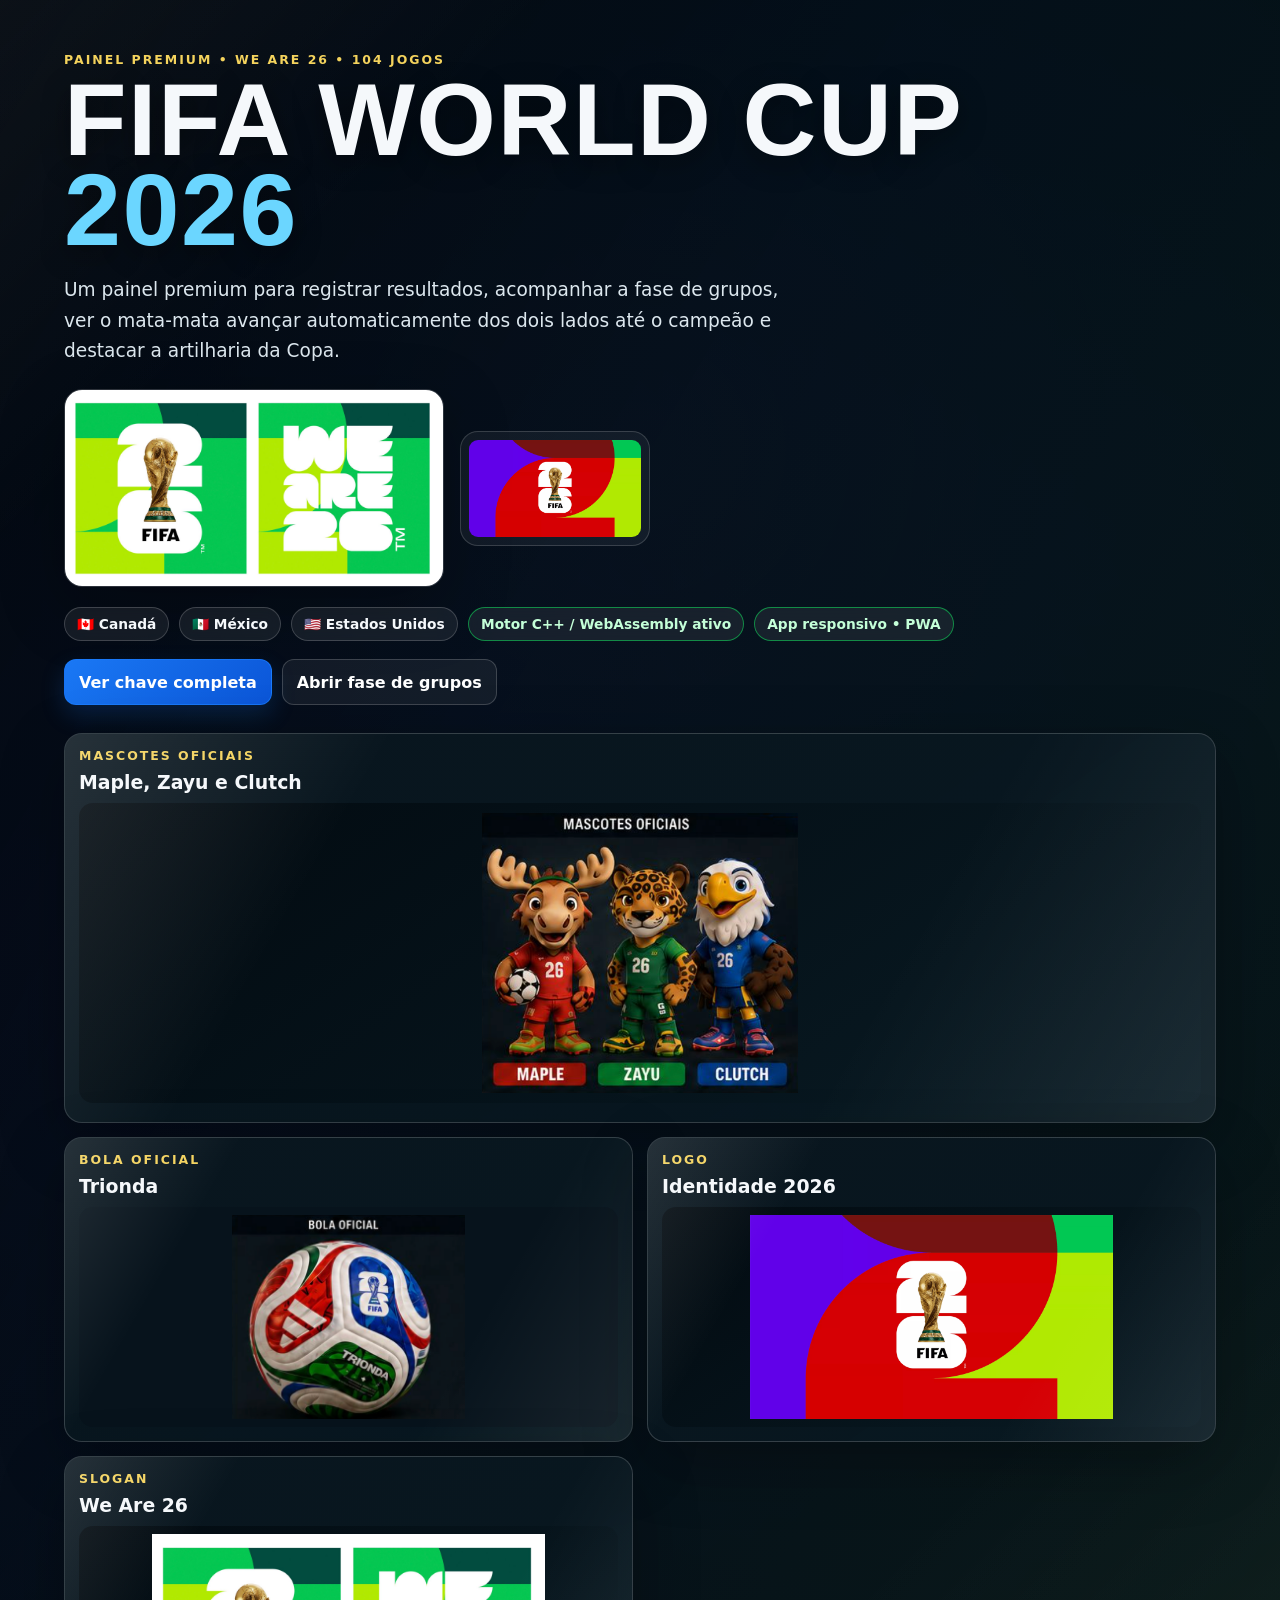
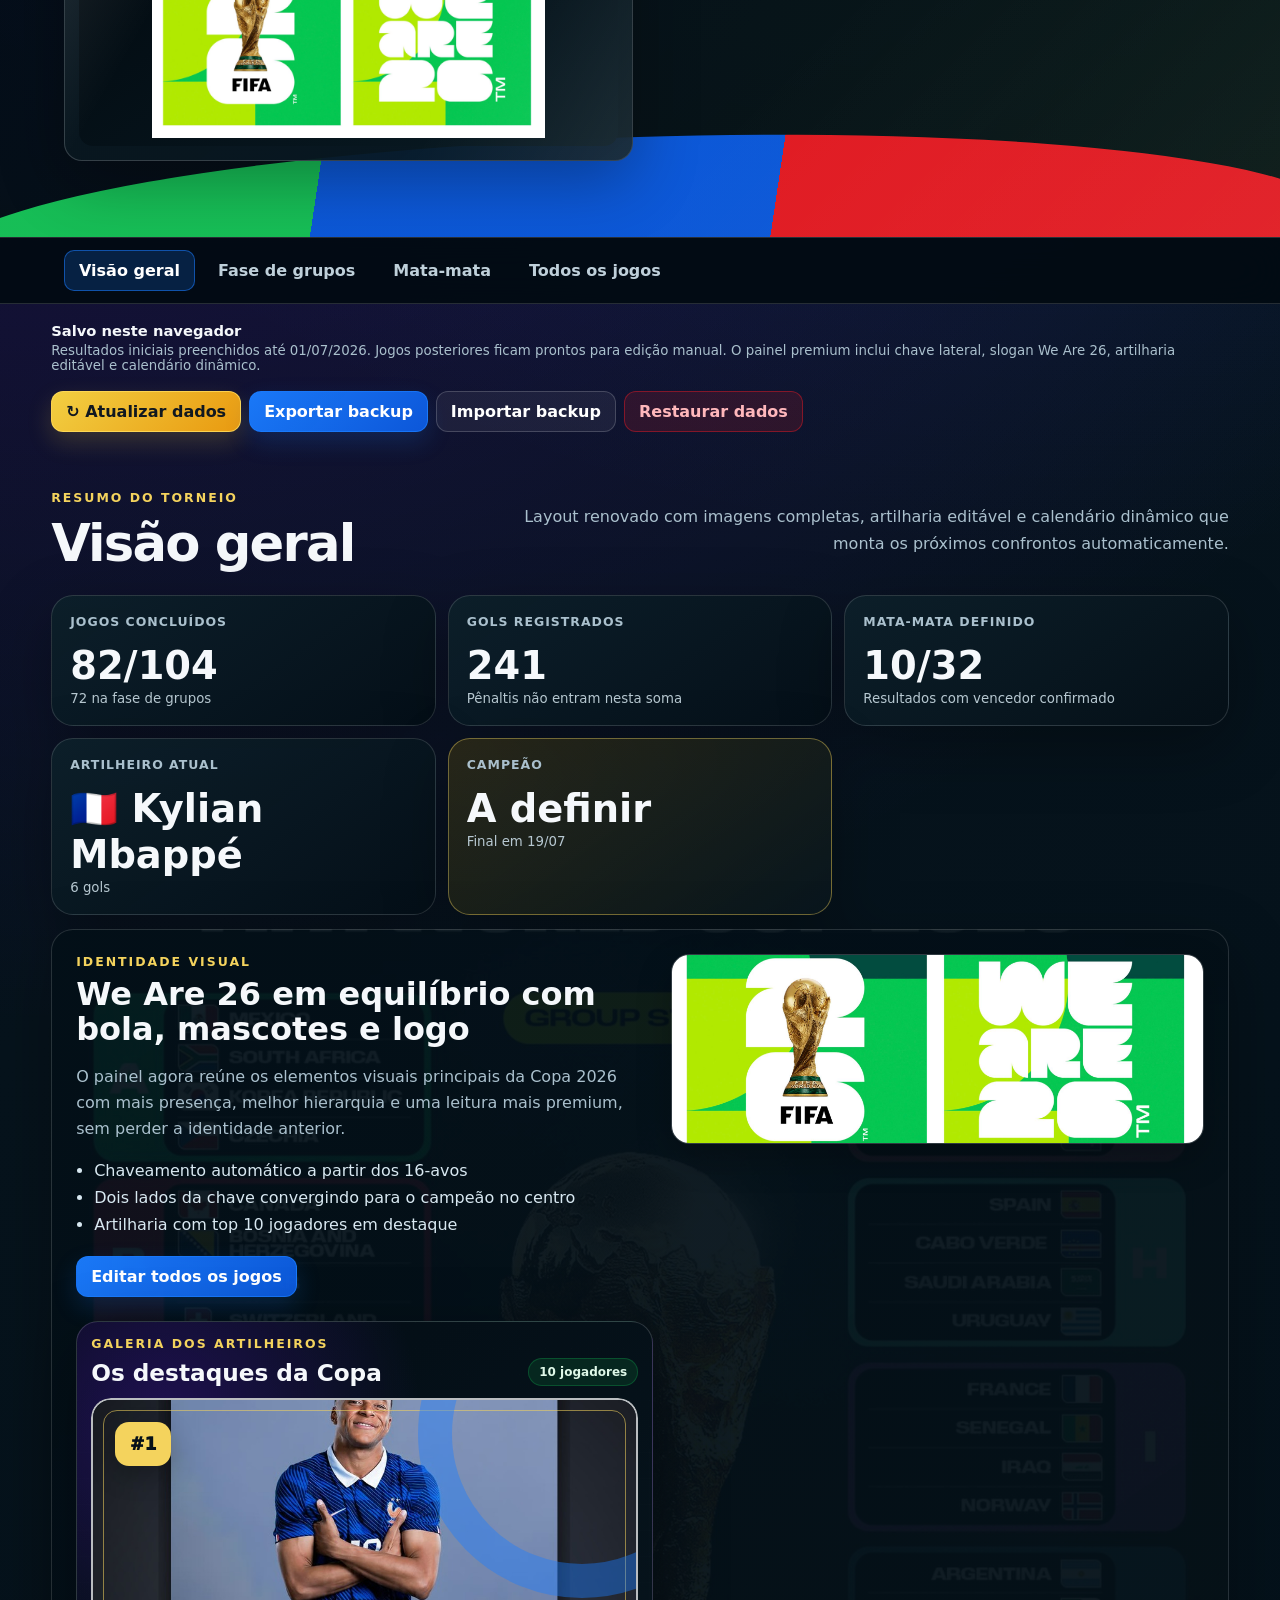
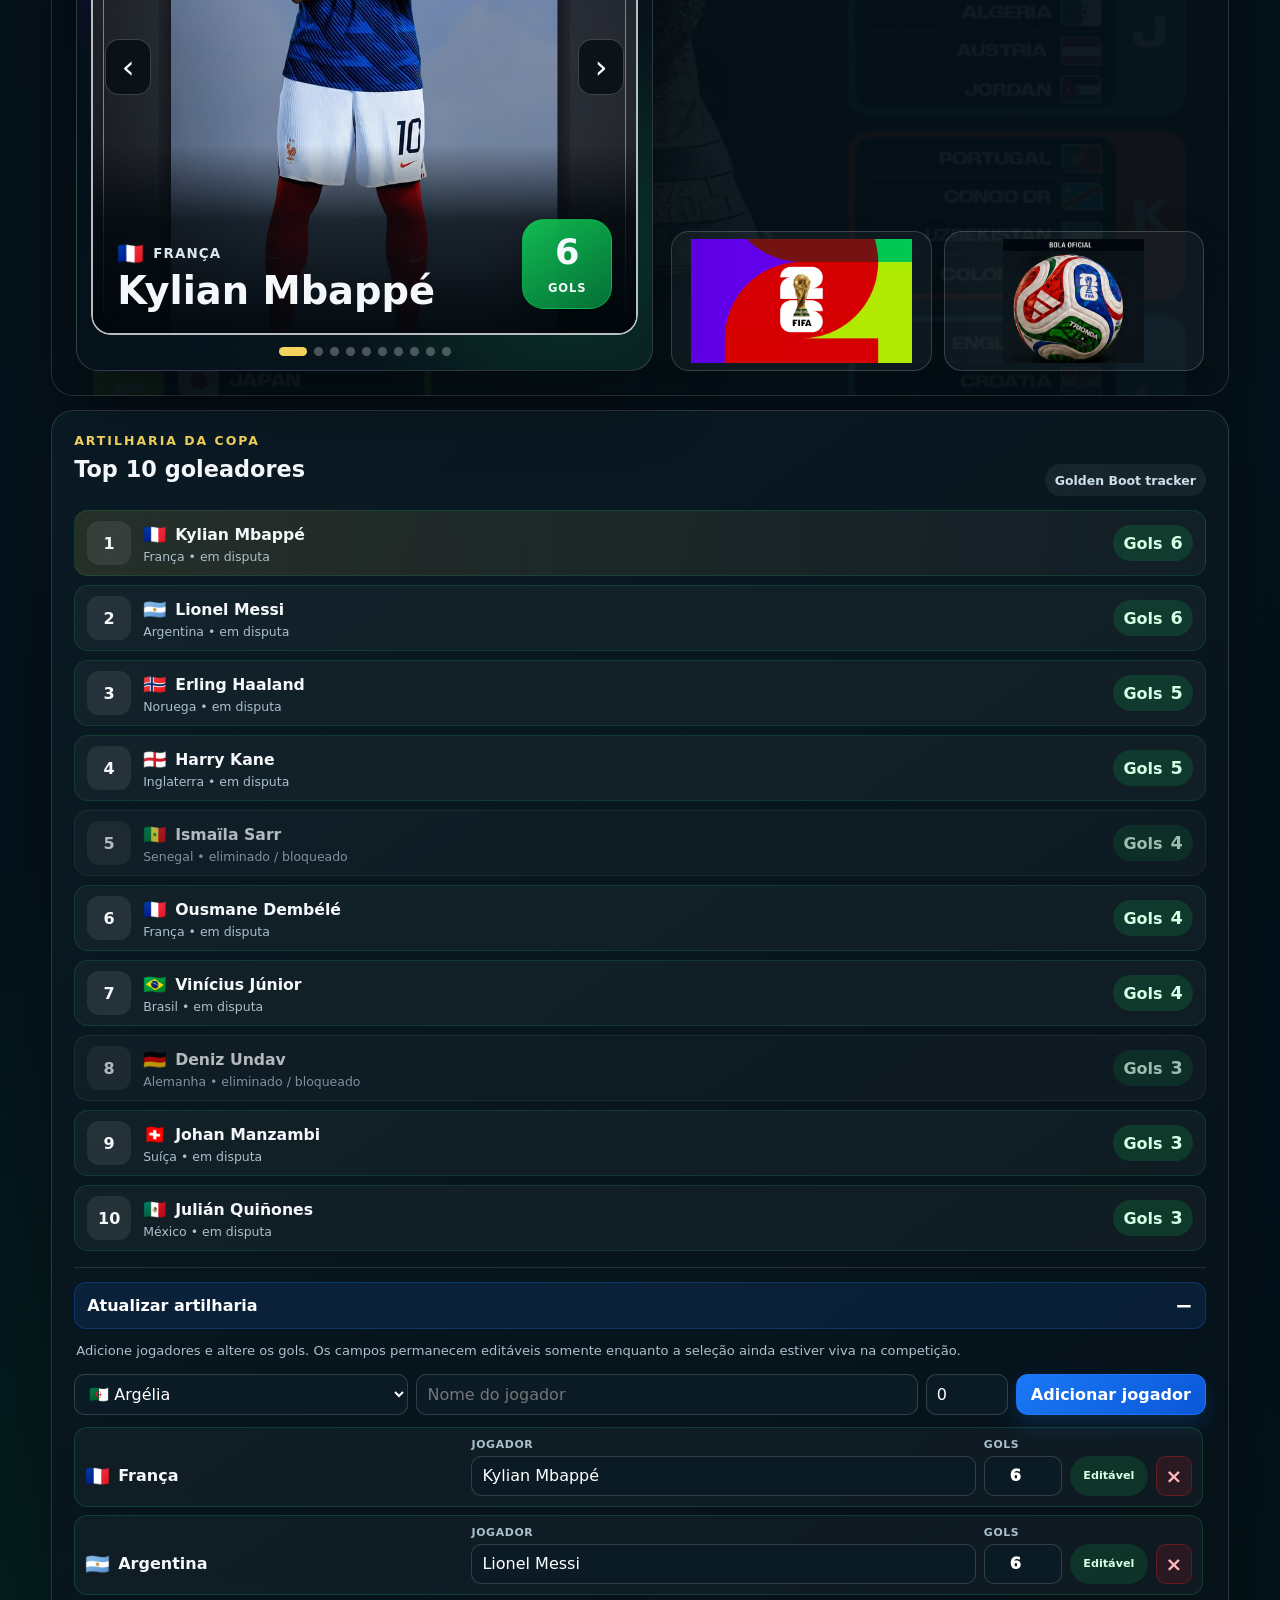
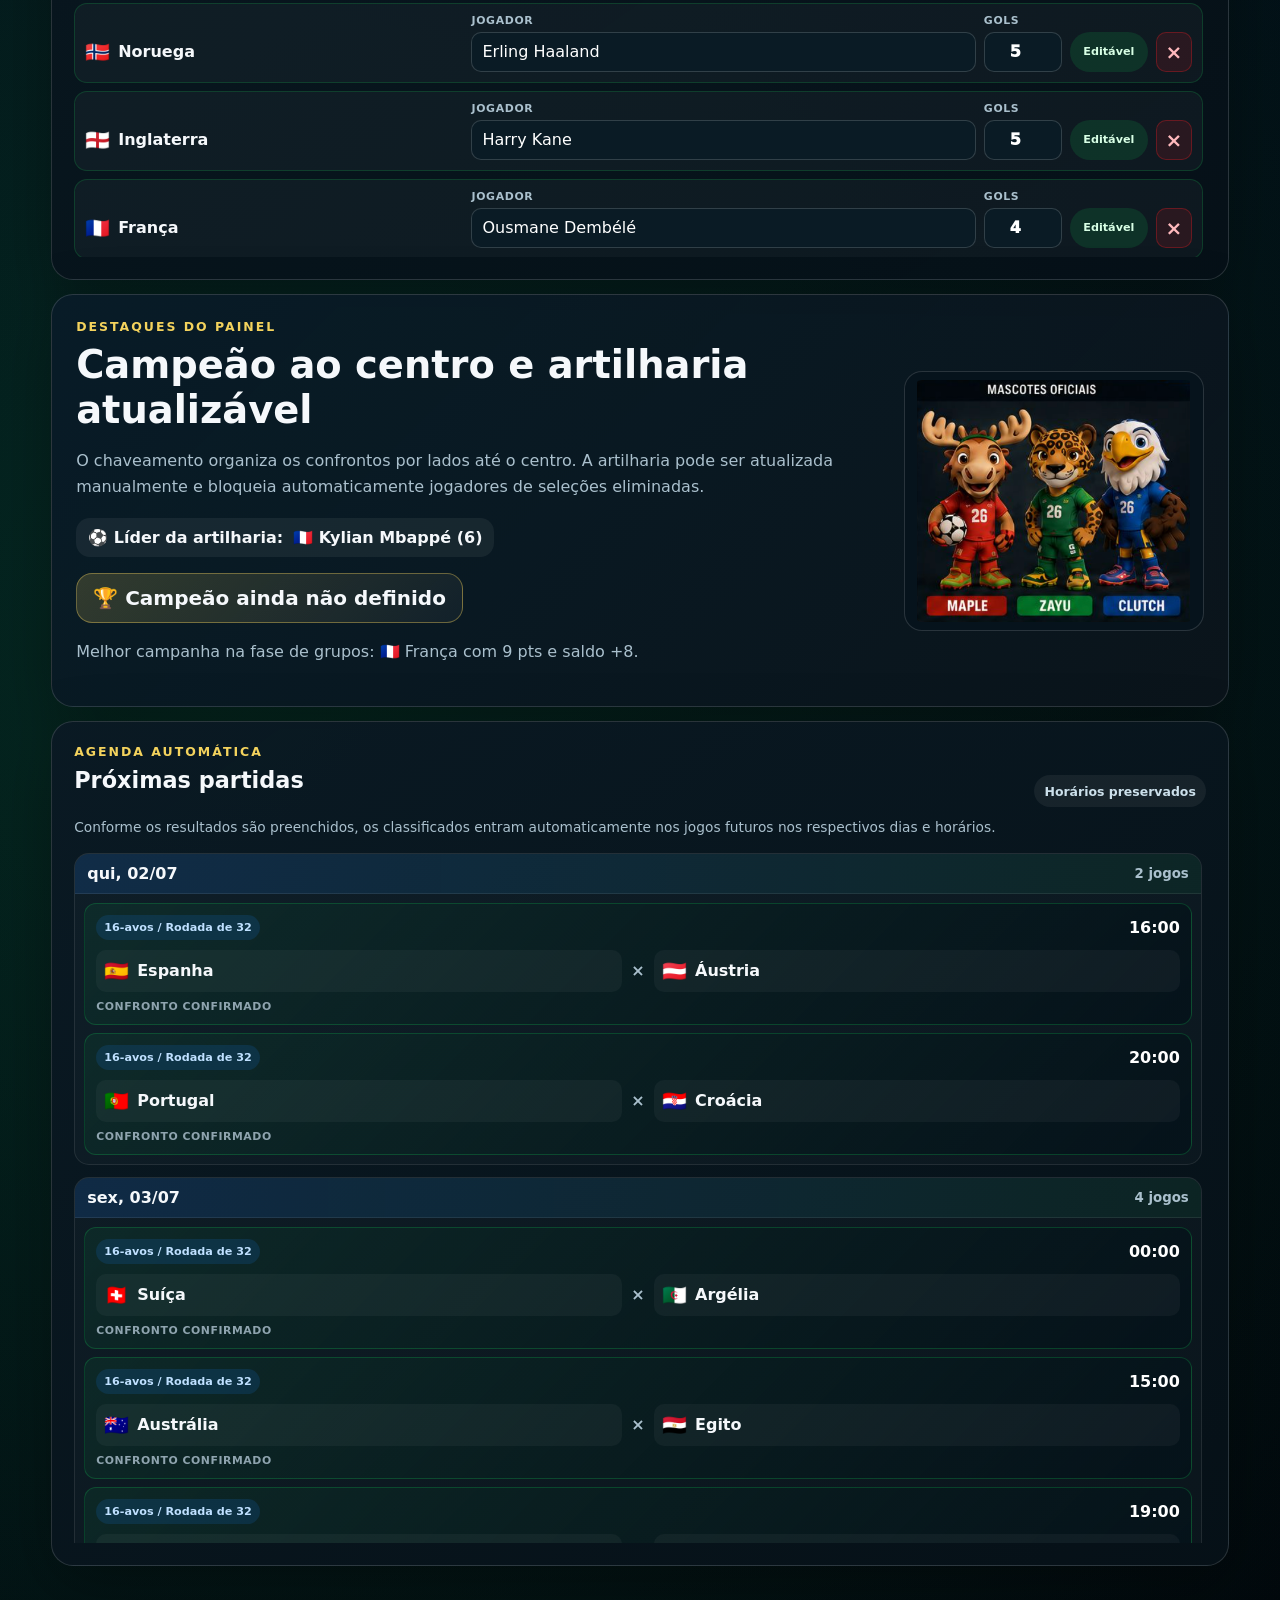
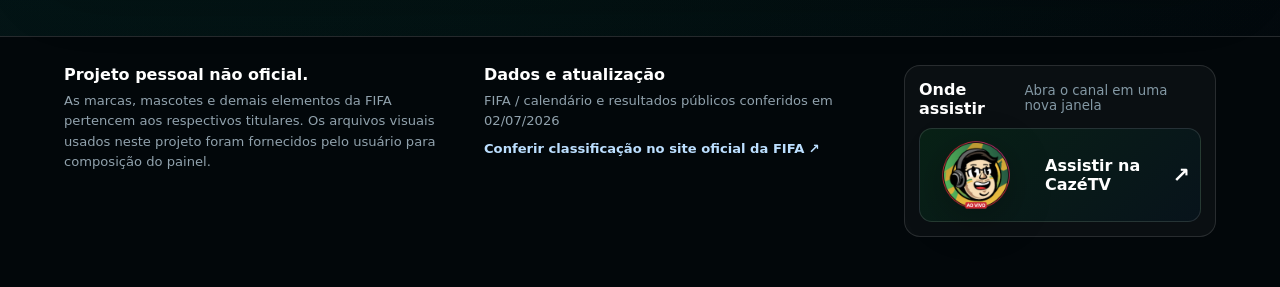
==== index.html @ 63829eb2 "Add files via upload" ====
<!doctype html>
<html lang="pt-BR">
<head>
  <meta charset="utf-8" />
  <meta name="viewport" content="width=device-width, initial-scale=1" />
  <meta name="theme-color" content="#050c12" />
  <meta name="mobile-web-app-capable" content="yes" />
  <meta name="apple-mobile-web-app-capable" content="yes" />
  <meta name="apple-mobile-web-app-status-bar-style" content="black-translucent" />
  <meta name="apple-mobile-web-app-title" content="Copa 2026" />
  <meta name="description" content="Placar editável, artilharia, classificação e chaveamento premium da Copa do Mundo 2026." />
  <title>Copa 2026 — Painel Premium</title>
  <link rel="icon" href="assets/icon-192.png" type="image/png" />
  <link rel="apple-touch-icon" href="assets/icon-192.png" />
  <link rel="manifest" href="manifest.json" />
  <link rel="stylesheet" href="styles.css" />
</head>
<body>
  <header class="hero">
    <div class="hero__content">
      <p class="eyebrow">PAINEL PREMIUM • WE ARE 26 • 104 JOGOS</p>
      <h1>FIFA WORLD CUP <span>2026</span></h1>
      <p class="hero__lead">Um painel premium para registrar resultados, acompanhar a fase de grupos, ver o mata-mata avançar automaticamente dos dois lados até o campeão e destacar a artilharia da Copa.</p>
      <div class="hero__headline-row">
        <img class="hero__slogan" src="assets/we-are-26.png" alt="We Are 26" />
        <img class="hero__logo" src="assets/logo-oficial.png" alt="Logo da Copa do Mundo 2026" />
      </div>
      <div class="hero__badges">
        <span>🇨🇦 Canadá</span><span>🇲🇽 México</span><span>🇺🇸 Estados Unidos</span>
        <span id="engineBadge" class="engine-badge">Motor JavaScript</span>
        <span class="engine-badge">App responsivo • PWA</span>
      </div>
      <div class="hero__actions">
        <button class="button jump" data-go="chave">Ver chave completa</button>
        <button class="button button--ghost jump" data-go="grupos">Abrir fase de grupos</button>
      </div>
    </div>

    <div class="hero__brand-grid" aria-label="Elementos oficiais da identidade visual">
      <article class="brand-card brand-card--wide">
        <div class="brand-card__head">
          <p class="eyebrow">MASCOTES OFICIAIS</p>
          <h3>Maple, Zayu e Clutch</h3>
        </div>
        <img src="assets/mascotes-officiais.png" alt="Mascotes oficiais da Copa do Mundo 2026" />
      </article>
      <article class="brand-card brand-card--ball">
        <div class="brand-card__head">
          <p class="eyebrow">BOLA OFICIAL</p>
          <h3>Trionda</h3>
        </div>
        <img src="assets/bola-oficial.png" alt="Bola oficial da Copa do Mundo 2026" />
      </article>
      <article class="brand-card brand-card--logo-card">
        <div class="brand-card__head">
          <p class="eyebrow">LOGO</p>
          <h3>Identidade 2026</h3>
        </div>
        <img src="assets/logo-oficial.png" alt="Logo oficial da Copa do Mundo 2026" />
      </article>
      <article class="brand-card brand-card--slogan-card">
        <div class="brand-card__head">
          <p class="eyebrow">SLOGAN</p>
          <h3>We Are 26</h3>
        </div>
        <img src="assets/we-are-26.png" alt="Slogan We Are 26" />
      </article>
    </div>
  </header>

  <nav class="tabs" aria-label="Navegação principal">
    <button class="tab is-active" data-tab="painel">Visão geral</button>
    <button class="tab" data-tab="grupos">Fase de grupos</button>
    <button class="tab" data-tab="chave">Mata-mata</button>
    <button class="tab" data-tab="jogos">Todos os jogos</button>
  </nav>

  <div class="toolbar">
    <div>
      <strong id="saveStatus">Salvo neste navegador</strong>
      <small id="dataNote"></small>
    </div>
    <div class="toolbar__actions">
      <button id="updateDataBtn" class="button button--update" type="button">↻ Atualizar dados</button>
      <button id="installAppBtn" class="button button--install" type="button" hidden>Instalar app</button>
      <button id="exportBtn" class="button">Exportar backup</button>
      <label class="button button--ghost" for="importInput">Importar backup</label>
      <input id="importInput" type="file" accept="application/json" hidden />
      <button id="resetBtn" class="button button--danger">Restaurar dados</button>
    </div>
    <div id="updateStatus" class="update-status" aria-live="polite"></div>
  </div>

  <main>
    <section id="painel" class="page is-active" aria-labelledby="painelTitle">
      <div class="section-heading">
        <div><p class="eyebrow">RESUMO DO TORNEIO</p><h2 id="painelTitle">Visão geral</h2></div>
        <p>Layout renovado com imagens completas, artilharia editável e calendário dinâmico que monta os próximos confrontos automaticamente.</p>
      </div>

      <div id="stats" class="stats"></div>

      <div class="overview-grid">
        <article class="spotlight-card">
          <div class="spotlight-card__copy">
            <p class="eyebrow">IDENTIDADE VISUAL</p>
            <h3>We Are 26 em equilíbrio com bola, mascotes e logo</h3>
            <p>O painel agora reúne os elementos visuais principais da Copa 2026 com mais presença, melhor hierarquia e uma leitura mais premium, sem perder a identidade anterior.</p>
            <ul class="spotlight-list">
              <li>Chaveamento automático a partir dos 16-avos</li>
              <li>Dois lados da chave convergindo para o campeão no centro</li>
              <li>Artilharia com top 10 jogadores em destaque</li>
            </ul>
            <button class="button jump" data-go="jogos">Editar todos os jogos</button>
            <div id="scorerCarousel" class="scorer-carousel" aria-label="Carrossel dos artilheiros da Copa"></div>
          </div>
          <div class="spotlight-card__media">
            <img src="assets/we-are-26.png" alt="We Are 26" />
            <div class="spotlight-card__mini-grid">
              <img src="assets/logo-oficial.png" alt="Logo da Copa" />
              <img src="assets/bola-oficial.png" alt="Bola oficial" />
            </div>
          </div>
        </article>

        <aside class="panel-block panel-block--scorers">
          <div class="panel-header">
            <div>
              <p class="eyebrow">ARTILHARIA DA COPA</p>
              <h3>Top 10 goleadores</h3>
            </div>
            <span class="mini-note">Golden Boot tracker</span>
          </div>
          <div id="topScorers" class="top-scorers"></div>

          <details class="scorer-manager" open>
            <summary>Atualizar artilharia</summary>
            <p>Adicione jogadores e altere os gols. Os campos permanecem editáveis somente enquanto a seleção ainda estiver viva na competição.</p>
            <form id="scorerForm" class="scorer-form">
              <select id="scorerTeam" aria-label="Seleção do jogador" required></select>
              <input id="scorerName" type="text" maxlength="60" placeholder="Nome do jogador" autocomplete="off" required />
              <input id="scorerGoals" type="number" min="0" max="30" value="0" inputmode="numeric" aria-label="Gols do jogador" required />
              <button class="button" type="submit">Adicionar jogador</button>
            </form>
            <div id="scorerEditor" class="scorer-editor"></div>
          </details>
        </aside>
      </div>

      <div class="dashboard-grid">
        <article class="feature-card feature-card--summary">
          <div id="championSummary"></div>
          <div class="feature-card__stack">
            <img src="assets/mascotes-officiais.png" alt="Mascotes oficiais" />
          </div>
        </article>
        <div id="nextMatches" class="panel-block panel-block--calendar"></div>
      </div>
    </section>

    <section id="grupos" class="page" aria-labelledby="groupsTitle">
      <div class="section-heading">
        <div><p class="eyebrow">12 GRUPOS • 48 SELEÇÕES</p><h2 id="groupsTitle">Fase de grupos</h2></div>
        <p>Edite os 72 resultados. A tabela calcula jogos, vitórias, empates, derrotas, gols, saldo e pontos.</p>
      </div>
      <div id="groupsGrid" class="groups-grid"></div>
    </section>

    <section id="chave" class="page" aria-labelledby="bracketTitle">
      <div class="section-heading">
        <div><p class="eyebrow">ELIMINAÇÃO DIRETA</p><h2 id="bracketTitle">Chaveamento do mata-mata</h2></div>
        <p>A chave agora é dividida em dois lados. À esquerda e à direita, os confrontos avançam automaticamente até o campeão no centro.</p>
      </div>
      <div class="bracket-tools" aria-label="Controles de zoom do chaveamento">
        <div class="bracket-tools__group">
          <span class="zoom-icon" aria-hidden="true">🔍</span>
          <button id="zoomOutBtn" class="zoom-button" type="button" aria-label="Diminuir zoom">−</button>
          <input id="bracketZoomRange" type="range" min="40" max="250" step="5" value="100" aria-label="Zoom do chaveamento" />
          <button id="zoomInBtn" class="zoom-button" type="button" aria-label="Aumentar zoom">+</button>
          <button id="zoomResetBtn" class="zoom-button zoom-button--wide" type="button">100%</button>
          <button id="zoomFitBtn" class="zoom-button zoom-button--wide" type="button">Centralizar</button>
          <button id="printA4Btn" class="zoom-button zoom-button--print" type="button">PDF A4</button>
          <button id="printA3Btn" class="zoom-button zoom-button--print" type="button">PDF A3</button>
        </div>
        <strong id="zoomLabel">100%</strong>
        <span class="bracket-tools__hint">Use os botões, a barra ou o gesto de pinça no celular.</span>
      </div>
      <div id="bracketHScroll" class="bracket-hscroll" aria-label="Rolagem horizontal do chaveamento" tabindex="0"><div id="bracketHScrollTrack"></div></div>
      <div class="bracket-legend">
        <span><i class="legend-dot legend-dot--winner"></i> classificado</span>
        <span><i class="legend-dot legend-dot--pending"></i> aguardando resultado</span>
        <span>Se houver empate no tempo normal, informe os pênaltis entre parênteses por meio dos campos exibidos.</span>
      </div>
      <div id="bracket" class="bracket-scroll"></div>
      <div id="thirdPlace" class="third-place"></div>
    </section>

    <section id="jogos" class="page" aria-labelledby="matchesTitle">
      <div class="section-heading">
        <div><p class="eyebrow">CALENDÁRIO COMPLETO</p><h2 id="matchesTitle">Todos os jogos</h2></div>
        <p>Filtre por fase, grupo ou seleção. Os mesmos placares podem ser editados aqui.</p>
      </div>
      <div class="filters">
        <input id="matchSearch" type="search" placeholder="Buscar seleção..." autocomplete="off" />
        <select id="stageFilter">
          <option value="all">Todas as fases</option>
          <option value="GROUP">Fase de grupos</option>
          <option value="R32">16-avos / Rodada de 32</option>
          <option value="R16">Oitavas de final</option>
          <option value="QF">Quartas de final</option>
          <option value="SF">Semifinais</option>
          <option value="THIRD">Terceiro lugar</option>
          <option value="FINAL">Final</option>
        </select>
      </div>
      <div id="matchesList" class="matches-list"></div>
    </section>
  </main>

  <section id="printPoster" class="print-poster" aria-hidden="true"></section>

  <footer>
    <div>
      <strong>Projeto pessoal não oficial.</strong>
      <p>As marcas, mascotes e demais elementos da FIFA pertencem aos respectivos titulares. Os arquivos visuais usados neste projeto foram fornecidos pelo usuário para composição do painel.</p>
    </div>
    <div>
      <strong>Dados e atualização</strong>
      <p id="sourceLabel"></p>
      <p><a class="official-source-link" href="https://www.fifa.com/pt/tournaments/mens/worldcup/canadamexicousa2026/standings" target="_blank" rel="noopener noreferrer">Conferir classificação no site oficial da FIFA ↗</a></p>
    </div>
    <div class="watch-card">
      <div class="watch-card__heading">
        <span>Onde assistir</span>
        <small>Abra o canal em uma nova janela</small>
      </div>
      <a class="cazetv-link" href="https://www.youtube.com/cazetv" target="_blank" rel="noopener noreferrer" aria-label="Abrir CazéTV no YouTube">
        <img src="assets/cazetv-logo.png" alt="CazéTV ao vivo" />
        <span>Assistir na CazéTV</span>
        <strong>↗</strong>
      </a>
    </div>
  </footer>

  <dialog id="goalDialog" class="goal-dialog" aria-labelledby="goalDialogTitle">
    <form method="dialog" class="goal-dialog__shell">
      <header class="goal-dialog__head">
        <div>
          <p class="eyebrow">DETALHES DA PARTIDA</p>
          <h3 id="goalDialogTitle">Editar autores dos gols</h3>
          <p id="goalDialogMatch"></p>
        </div>
        <button class="dialog-close" value="cancel" aria-label="Fechar">×</button>
      </header>
      <div class="goal-dialog__body">
        <div class="goal-dialog__form">
          <select id="goalTeam" aria-label="Seleção do gol"></select>
          <input id="goalPlayer" type="text" maxlength="60" placeholder="Jogador" autocomplete="off" />
          <input id="goalMinute" type="text" maxlength="8" placeholder="Minuto, ex.: 90+2" autocomplete="off" />
          <button id="addGoalEventBtn" class="button" type="button">Adicionar gol</button>
        </div>
        <p class="goal-dialog__help">Depois de cadastrar, passe o mouse sobre a seleção no quadro. No celular ou tablet, toque sobre o time.</p>
        <div id="goalEventList" class="goal-event-list"></div>
      </div>
    </form>
  </dialog>

  <script src="data/data.js"></script>
  <script src="app.js"></script>
</body>
</html>
---- styles.css ----
:root {
  --bg: #041018;
  --bg-2: #081723;
  --panel: rgba(8, 21, 31, 0.95);
  --panel-soft: rgba(13, 32, 44, 0.94);
  --panel-glass: rgba(255,255,255,0.06);
  --text: #f5f8fb;
  --muted: #aac0cd;
  --line: rgba(255,255,255,0.14);
  --line-strong: rgba(255,255,255,0.24);
  --blue: #1b7dff;
  --red: #ec1c24;
  --green: #11cb57;
  --green-2: #c0f200;
  --purple: #7218ff;
  --gold: #f4d35d;
  --pink: #efb2cf;
  --shadow: 0 20px 65px rgba(0,0,0,.30);
  --radius: 22px;
}

* { box-sizing: border-box; }
html { scroll-behavior: smooth; }
body {
  margin: 0;
  min-height: 100vh;
  color: var(--text);
  font-family: Inter, ui-sans-serif, system-ui, -apple-system, BlinkMacSystemFont, "Segoe UI", sans-serif;
  background:
    radial-gradient(circle at 8% 15%, rgba(114,24,255,.28), transparent 28%),
    radial-gradient(circle at 85% 8%, rgba(27,125,255,.22), transparent 26%),
    radial-gradient(circle at 18% 82%, rgba(17,203,87,.13), transparent 26%),
    linear-gradient(145deg, #02080d 0%, #06131c 35%, #031019 70%, #02070b 100%);
}
body::before {
  content: "";
  position: fixed;
  inset: 0;
  pointer-events: none;
  background:
    linear-gradient(rgba(255,255,255,0.025) 1px, transparent 1px),
    linear-gradient(90deg, rgba(255,255,255,0.025) 1px, transparent 1px);
  background-size: 34px 34px;
  opacity: .15;
  z-index: -2;
}
body::after {
  content: "";
  position: fixed;
  inset: 0;
  pointer-events: none;
  background: radial-gradient(circle at 50% 50%, rgba(255,255,255,.06), transparent 62%);
  z-index: -3;
}
button, input, select { font: inherit; }
button { cursor: pointer; }
img { display: block; max-width: 100%; }

.hero {
  position: relative;
  overflow: hidden;
  display: grid;
  grid-template-columns: minmax(0, 1.08fr) minmax(360px, .92fr);
  gap: 28px;
  padding: 52px clamp(22px, 5vw, 74px) 76px;
  border-bottom: 1px solid var(--line);
  background:
    linear-gradient(120deg, rgba(2,8,13,.95) 0%, rgba(3,14,21,.88) 40%, rgba(8,24,18,.88) 100%);
}
.hero::before {
  content: "";
  position: absolute;
  inset: auto -5% -110px -5%;
  height: 210px;
  border-radius: 52% 48% 0 0;
  background: linear-gradient(100deg, #18c75a 0 27%, #0d5ce2 27% 59%, #ec1c24 59% 100%);
  opacity: .95;
  transform: rotate(-1.5deg);
}
.hero::after {
  content: "";
  position: absolute;
  inset: 0;
  background: linear-gradient(135deg, rgba(255,255,255,.04), transparent 18%, transparent 78%, rgba(255,255,255,.04));
  pointer-events: none;
}
.hero__content, .hero__brand-grid { position: relative; z-index: 1; }
.eyebrow {
  margin: 0 0 8px;
  color: var(--gold);
  font-size: .78rem;
  font-weight: 900;
  letter-spacing: .16em;
  text-transform: uppercase;
}
.hero h1 {
  margin: 0;
  font-family: Impact, Haettenschweiler, "Arial Narrow Bold", sans-serif;
  font-size: clamp(3.6rem, 8vw, 7.6rem);
  line-height: .88;
  letter-spacing: .015em;
  text-transform: uppercase;
  text-shadow: 0 8px 28px rgba(0,0,0,.45);
}
.hero h1 span {
  display: inline-block;
  color: #6bd6ff;
}
.hero__lead {
  max-width: 720px;
  margin: 20px 0 22px;
  color: #dce7ee;
  font-size: clamp(1rem, 1.5vw, 1.16rem);
  line-height: 1.65;
}
.hero__headline-row {
  display: flex;
  flex-wrap: wrap;
  align-items: center;
  gap: 16px;
  margin-bottom: 20px;
}
.hero__slogan {
  width: min(100%, 380px);
  border-radius: 18px;
  border: 1px solid rgba(255,255,255,.16);
  box-shadow: var(--shadow);
}
.hero__logo {
  width: 190px;
  border-radius: 18px;
  border: 1px solid rgba(255,255,255,.16);
  background: rgba(255,255,255,.05);
  padding: 8px;
}
.hero__badges, .hero__actions {
  display: flex;
  flex-wrap: wrap;
  gap: 10px;
}
.hero__badges { margin-bottom: 18px; }
.hero__badges span {
  border: 1px solid rgba(255,255,255,.18);
  background: rgba(255,255,255,.07);
  border-radius: 999px;
  padding: 8px 12px;
  font-size: .86rem;
  font-weight: 800;
  backdrop-filter: blur(8px);
}
.hero__badges .engine-badge { border-color: rgba(17,203,87,.62); color: #c4ffd8; }
.hero__actions .button { min-height: 46px; }

.hero__brand-grid {
  display: grid;
  grid-template-columns: repeat(2, minmax(0, 1fr));
  gap: 14px;
  align-content: start;
}
.brand-card {
  position: relative;
  overflow: hidden;
  border-radius: 18px;
  border: 1px solid rgba(255,255,255,.18);
  background: linear-gradient(145deg, rgba(9,22,31,.98), rgba(8,25,34,.92));
  box-shadow: var(--shadow);
  padding: 14px;
  min-height: 228px;
  animation: floatCard 8s ease-in-out infinite;
}
.brand-card:nth-child(2) { animation-delay: .8s; }
.brand-card:nth-child(3) { animation-delay: 1.6s; }
.brand-card:nth-child(4) { animation-delay: 2.4s; }
@keyframes floatCard {
  0%, 100% { transform: translateY(0); }
  50% { transform: translateY(-6px); }
}
.brand-card::before {
  content: "";
  position: absolute;
  inset: -1px;
  background: linear-gradient(120deg, rgba(255,255,255,.12), transparent 24%, transparent 70%, rgba(255,255,255,.08));
  pointer-events: none;
}
.brand-card__head h3 { margin: 0; font-size: 1.18rem; }
.brand-card__head { margin-bottom: 10px; }
.brand-card img { width: 100%; height: 150px; object-fit: cover; border-radius: 14px; }
.brand-card--wide { grid-column: 1 / -1; min-height: 286px; }
.brand-card--wide img { height: 185px; object-fit: cover; object-position: center top; }
.brand-card--logo-card img { object-fit: contain; background: linear-gradient(135deg, #7714ff 0%, #ec1c24 56%, #b9ee02 100%); padding: 8px; }
.brand-card--slogan-card img { object-fit: cover; }
.brand-card--ball img { object-fit: contain; background: #07131c; }

.tabs {
  position: sticky;
  top: 0;
  z-index: 20;
  display: flex;
  overflow-x: auto;
  gap: 8px;
  padding: 12px clamp(18px, 5vw, 76px);
  background: rgba(2, 11, 17, .9);
  border-bottom: 1px solid var(--line);
  backdrop-filter: blur(18px);
}
.tab {
  white-space: nowrap;
  color: #bfd0da;
  background: transparent;
  border: 1px solid transparent;
  border-radius: 10px;
  padding: 10px 14px;
  font-weight: 850;
}
.tab:hover { color: #fff; background: rgba(255,255,255,.06); }
.tab.is-active {
  color: #fff;
  border-color: rgba(27,125,255,.55);
  background: rgba(27,125,255,.2);
}

.toolbar {
  max-width: 1680px;
  margin: 18px auto 0;
  padding: 0 clamp(18px, 4vw, 58px);
  display: flex;
  align-items: center;
  justify-content: space-between;
  gap: 18px;
}
.toolbar strong { display: block; font-size: .92rem; }
.toolbar small { display: block; margin-top: 4px; color: var(--muted); }
.toolbar__actions { display: flex; flex-wrap: wrap; gap: 8px; }
.button {
  border: 1px solid rgba(27,125,255,.72);
  background: linear-gradient(135deg, rgba(27,125,255,.96), rgba(12,93,232,.92));
  color: #fff;
  border-radius: 12px;
  padding: 10px 14px;
  font-weight: 850;
  box-shadow: 0 10px 24px rgba(27,125,255,.18);
  transition: transform .18s ease, filter .18s ease, background .18s ease;
}
.button:hover { filter: brightness(1.08); transform: translateY(-1px); }
.button--ghost { background: rgba(255,255,255,.06); border-color: rgba(255,255,255,.18); box-shadow: none; }
.button--danger { background: rgba(236,28,36,.14); border-color: rgba(236,28,36,.45); color: #ffb7bb; box-shadow: none; }

main { max-width: 1680px; margin: 0 auto; padding: 26px clamp(18px, 4vw, 58px) 70px; }
.page { display: none; animation: fade .25s ease; }
.page.is-active { display: block; }
@keyframes fade { from { opacity: .35; transform: translateY(4px);} to {opacity:1; transform:none;} }
.section-heading {
  display: flex;
  justify-content: space-between;
  align-items: end;
  gap: 24px;
  margin: 12px 0 22px;
}
.section-heading h2 { margin: 0; font-size: clamp(2rem, 4vw, 3.4rem); letter-spacing: -.035em; }
.section-heading > p { max-width: 720px; color: var(--muted); line-height: 1.65; text-align: right; }

.stats { display: grid; grid-template-columns: repeat(5, minmax(0,1fr)); gap: 12px; }
.stat-card {
  min-height: 128px;
  padding: 18px;
  border: 1px solid var(--line);
  border-radius: var(--radius);
  background: linear-gradient(145deg, rgba(12,31,42,.98), rgba(5,16,24,.97));
  box-shadow: var(--shadow);
}
.stat-card span { display:block; color: var(--muted); font-size: .78rem; font-weight: 850; text-transform: uppercase; letter-spacing: .08em; }
.stat-card strong { display:block; margin-top: 14px; font-size: clamp(1.5rem, 3vw, 2.5rem); }
.stat-card small { color: #b7c8d1; }
.stat-card--accent { border-color: rgba(244,211,93,.42); background: linear-gradient(145deg, rgba(98,80,10,.34), rgba(9,22,30,.96)); }

.overview-grid { display: grid; grid-template-columns: 1.15fr .85fr; gap: 14px; margin-top: 14px; }
.spotlight-card {
  display: grid;
  grid-template-columns: 1.04fr .96fr;
  gap: 18px;
  min-height: 360px;
  padding: 24px;
  border-radius: var(--radius);
  border: 1px solid var(--line);
  background:
    linear-gradient(145deg, rgba(6,24,34,.98), rgba(8,20,26,.95)),
    url("assets/copa-groups-background.png") center/cover;
  box-shadow: var(--shadow);
}
.spotlight-card__copy h3 { margin: 0 0 12px; font-size: clamp(1.7rem, 2.5vw, 2.5rem); line-height: 1.1; }
.spotlight-card__copy p:not(.eyebrow) { color: var(--muted); line-height: 1.65; }
.spotlight-list { margin: 18px 0 22px; padding-left: 18px; color: #d8e8f1; display: grid; gap: 8px; }
.spotlight-card__media {
  display: grid;
  grid-template-rows: 1fr auto;
  gap: 12px;
  align-items: stretch;
}
.spotlight-card__media > img,
.spotlight-card__mini-grid img {
  width: 100%;
  border-radius: 18px;
  border: 1px solid rgba(255,255,255,.18);
  box-shadow: 0 14px 35px rgba(0,0,0,.24);
}
.spotlight-card__media > img { height: 190px; object-fit: cover; }
.spotlight-card__mini-grid {
  display: grid;
  grid-template-columns: 1fr 1fr;
  gap: 12px;
}
.spotlight-card__mini-grid img { height: 140px; object-fit: cover; background: rgba(255,255,255,.04); }

.panel-block {
  padding: 22px;
  border: 1px solid var(--line);
  border-radius: var(--radius);
  background: linear-gradient(145deg, rgba(10,26,36,.98), rgba(6,17,24,.96));
  box-shadow: var(--shadow);
}
.panel-block--scorers { display: flex; flex-direction: column; }
.panel-header {
  display: flex;
  justify-content: space-between;
  align-items: end;
  gap: 14px;
  margin-bottom: 14px;
}
.panel-header h3 { margin: 0; font-size: 1.6rem; }
.mini-note {
  display: inline-flex;
  align-items: center;
  justify-content: center;
  min-height: 32px;
  padding: 6px 10px;
  border-radius: 999px;
  background: rgba(255,255,255,.06);
  color: #cce0eb;
  font-size: .78rem;
  font-weight: 800;
}
.top-scorers { display: grid; gap: 9px; }
.scorer-row {
  display: grid;
  grid-template-columns: 44px minmax(0, 1fr) auto;
  gap: 12px;
  align-items: center;
  padding: 10px 12px;
  border: 1px solid rgba(255,255,255,.08);
  border-radius: 14px;
  background: rgba(255,255,255,.04);
}
.scorer-row--leader {
  border-color: rgba(244,211,93,.42);
  background: linear-gradient(90deg, rgba(244,211,93,.12), rgba(255,255,255,.04));
}
.scorer-rank {
  display: grid;
  place-items: center;
  width: 44px;
  height: 44px;
  border-radius: 12px;
  font-weight: 900;
  background: rgba(255,255,255,.08);
}
.scorer-info { min-width: 0; }
.scorer-name {
  display: flex;
  align-items: center;
  gap: 8px;
  font-size: .98rem;
  font-weight: 900;
}
.scorer-name .flag { font-size: 1.18rem; }
.scorer-team { color: var(--muted); font-size: .78rem; margin-top: 3px; }
.scorer-goals {
  display: inline-flex;
  align-items: center;
  gap: 8px;
  padding: 8px 10px;
  border-radius: 999px;
  background: rgba(17,203,87,.16);
  color: #d6ffe6;
  font-weight: 900;
}
.scorer-goals strong { font-size: 1.1rem; }

.dashboard-grid { display: grid; grid-template-columns: 1.05fr .95fr; gap: 14px; margin-top: 14px; }
.feature-card {
  min-height: 290px;
  display: grid;
  grid-template-columns: 1fr 300px;
  gap: 18px;
  align-items: center;
  padding: 24px;
  border-radius: var(--radius);
  border: 1px solid var(--line);
  overflow: hidden;
  background: linear-gradient(135deg, rgba(8,28,40,.98), rgba(11,20,27,.95));
  box-shadow: var(--shadow);
}
.feature-card__stack img {
  width: 100%;
  height: 210px;
  object-fit: cover;
  border-radius: 18px;
  border: 1px solid rgba(255,255,255,.14);
}
.champion-summary__title { margin: 0 0 12px; font-size: clamp(1.8rem, 3vw, 2.8rem); }
.champion-summary__lead { color: var(--muted); line-height: 1.62; margin-bottom: 18px; }
.champion-status {
  display: inline-flex;
  align-items: center;
  gap: 10px;
  padding: 10px 12px;
  border-radius: 14px;
  background: rgba(255,255,255,.06);
  margin-bottom: 16px;
  font-weight: 800;
}
.champion-badge {
  display: inline-flex;
  align-items: center;
  gap: 8px;
  padding: 12px 16px;
  border-radius: 16px;
  border: 1px solid rgba(244,211,93,.38);
  background: linear-gradient(135deg, rgba(244,211,93,.18), rgba(255,255,255,.04));
  font-size: 1.25rem;
  font-weight: 900;
}
.next-grid { display:grid; grid-template-columns: repeat(2, minmax(0, 1fr)); gap:10px; }
.panel-block h3 { margin: 0 0 14px; font-size: 1.4rem; }

.groups-grid { display:grid; grid-template-columns: repeat(3, minmax(0,1fr)); gap: 14px; }
.group-card {
  overflow:hidden;
  border:1px solid var(--line);
  border-radius:var(--radius);
  background:linear-gradient(145deg, rgba(9,25,35,.97), rgba(6,17,24,.95));
  box-shadow:var(--shadow);
}
.group-card__head {
  display:flex;
  align-items:center;
  gap:12px;
  padding:14px 16px;
  background:linear-gradient(90deg, var(--group-color), rgba(255,255,255,.035) 54%);
  border-bottom:1px solid var(--line);
}
.group-letter {
  width:50px; height:50px; display:grid; place-items:center;
  border-radius:10px; background:rgba(0,0,0,.4);
  font-family:Impact, sans-serif; font-size:2rem;
  border:1px solid rgba(255,255,255,.22);
}
.group-card__head h3 { margin:0; font-size:1.25rem; }
.group-card__head small { color:#d0d9df; }
.standings-wrap { overflow-x:auto; }
.standings { width:100%; border-collapse:collapse; font-size:.79rem; }
.standings th, .standings td { padding:8px 6px; border-bottom:1px solid rgba(255,255,255,.08); text-align:center; }
.standings th { color:#9fb0bb; font-size:.68rem; text-transform:uppercase; }
.standings th:nth-child(2), .standings td:nth-child(2) { text-align:left; min-width:125px; }
.standings tr.qualifier { background:rgba(17,203,87,.08); }
.standings tr.third { background:rgba(244,211,93,.08); }
.pos { color:var(--muted); font-weight:900; }
.team-label { display:flex; align-items:center; gap:7px; min-width:0; }
.team-label .flag { font-size:1.28rem; flex:0 0 auto; }
.team-label .name { overflow:hidden; text-overflow:ellipsis; white-space:nowrap; }
.group-matches { padding: 10px; display:grid; gap:8px; }
.group-match {
  padding:10px;
  border:1px solid rgba(255,255,255,.09);
  border-radius:11px;
  background:rgba(255,255,255,.035);
}
.group-match__date { margin-bottom:7px; color:#95a6b1; font-size:.68rem; font-weight:800; text-transform:uppercase; }
.score-line { display:grid; grid-template-columns:minmax(0,1fr) 44px 14px 44px minmax(0,1fr); align-items:center; gap:5px; }
.score-line .team-label:last-child { justify-content:flex-end; text-align:right; }
.score-input, .penalty-input {
  width:100%; height:36px; text-align:center;
  color:#061018; background:#f7f8f9;
  border:2px solid transparent; border-radius:8px;
  font-weight:950; outline:none;
}
.score-input:focus, .penalty-input:focus { border-color:var(--blue); box-shadow:0 0 0 3px rgba(27,125,255,.16); }
.score-sep { text-align:center; color:#91a0aa; font-weight:900; }

.bracket-legend {
  display:flex; flex-wrap:wrap; gap:14px 22px; align-items:center;
  margin-bottom:14px; padding:12px 14px; border:1px solid var(--line); border-radius:12px;
  color:#b9c5cd; background:rgba(255,255,255,.035); font-size:.82rem;
}
.legend-dot { display:inline-block; width:9px; height:9px; border-radius:50%; margin-right:5px; }
.legend-dot--winner { background:var(--green); box-shadow:0 0 0 3px rgba(17,203,87,.17); }
.legend-dot--pending { background:#647783; }
.bracket-scroll {
  overflow-x:auto;
  padding: 5px 4px 24px;
  scrollbar-color: var(--blue) rgba(255,255,255,.06);
}
.bracket-premium {
  min-width: 1680px;
  display: grid;
  grid-template-columns: minmax(0, 1fr) 340px minmax(0, 1fr);
  gap: 18px;
  padding: 18px;
  border: 1px solid var(--line);
  border-radius: var(--radius);
  background:
    linear-gradient(rgba(5,12,18,.95), rgba(5,12,18,.98)),
    url("assets/copa-groups-background.png") center/cover fixed;
  box-shadow: var(--shadow);
}
.bracket-half {
  display: grid;
  grid-template-columns: repeat(4, minmax(210px, 1fr));
  gap: 14px;
  align-items: stretch;
}
.bracket-half--right { grid-template-columns: repeat(4, minmax(210px, 1fr)); }
.round-column {
  display: flex;
  flex-direction: column;
  gap: 12px;
}
.round-column--space-r32 { justify-content: space-between; min-height: 1280px; }
.round-column--space-r16 { justify-content: space-around; min-height: 1280px; }
.round-column--space-qf { justify-content: space-evenly; min-height: 1280px; }
.round-column--space-sf { justify-content: center; min-height: 1280px; }
.round-title {
  position: sticky;
  top: 66px;
  z-index: 4;
  padding: 10px 12px;
  border-radius: 10px;
  text-align:center;
  text-transform:uppercase;
  letter-spacing:.08em;
  font-size:.76rem;
  font-weight:950;
  background:#0f2635;
  border:1px solid var(--line);
  box-shadow:0 8px 18px rgba(0,0,0,.22);
}
.knockout-card {
  position:relative;
  border:1px solid rgba(255,255,255,.3);
  border-radius:13px;
  overflow:visible;
  background:rgba(9,23,32,.97);
  box-shadow:0 12px 25px rgba(0,0,0,.28);
}
.knockout-card__meta {
  padding:8px 10px; display:flex; justify-content:space-between; gap:8px;
  color:#d8e0e4; background:rgba(255,255,255,.08); border-bottom:1px solid rgba(255,255,255,.13);
  font-size:.69rem; font-weight:900;
}
.ko-team-row {
  display:grid; grid-template-columns:minmax(0,1fr) 43px; gap:8px; align-items:center;
  min-height:48px; padding:6px 8px; border-bottom:1px solid rgba(255,255,255,.09);
}
.ko-team-row.is-winner { background:linear-gradient(90deg, rgba(17,203,87,.3), rgba(17,203,87,.06)); }
.ko-team-row.is-loser { opacity:.58; }
.ko-team-row.is-pending .team-label { color:#83939e; font-style:italic; }
.penalties {
  display:grid; grid-template-columns:1fr 14px 1fr; gap:6px; align-items:center;
  padding:8px 10px; background:rgba(239,178,207,.12); border-bottom:1px solid rgba(255,255,255,.08);
}
.penalties label { display:grid; grid-template-columns:1fr 42px; gap:6px; align-items:center; color:#d5c3cd; font-size:.68rem; }
.penalties label:nth-child(3) { grid-template-columns:42px 1fr; }
.penalties label:nth-child(3) span { order:2; text-align:right; }
.penalty-input { height:32px; }
.ko-note { padding:7px 10px; color:#aebbc5; font-size:.69rem; }

.bracket-center {
  position: relative;
  display: flex;
  flex-direction: column;
  justify-content: center;
  gap: 14px;
  min-height: 1280px;
}
.bracket-center::before,
.bracket-center::after {
  content: "";
  position: absolute;
  top: 50%;
  width: 24px;
  height: 2px;
  background: rgba(255,255,255,.32);
}
.bracket-center::before { left: -12px; }
.bracket-center::after { right: -12px; }
.final-showcase {
  border-radius: 20px;
  border: 1px solid rgba(255,255,255,.22);
  background: linear-gradient(145deg, rgba(8,23,34,.98), rgba(10,26,32,.95));
  box-shadow: var(--shadow);
  overflow: hidden;
}
.final-showcase__head {
  padding: 16px;
  background: linear-gradient(135deg, rgba(114,24,255,.28), rgba(17,203,87,.15));
  border-bottom: 1px solid rgba(255,255,255,.12);
  text-align: center;
}
.final-showcase__head h3 { margin: 0; font-size: 1.35rem; }
.final-showcase__head p { margin: 6px 0 0; color: #d6e6ee; }
.final-showcase__body { padding: 16px; display: grid; gap: 12px; }
.final-logo {
  width: 100%;
  border-radius: 16px;
  border: 1px solid rgba(255,255,255,.12);
}
.champion-card {
  padding: 14px;
  border-radius: 16px;
  border: 1px solid rgba(244,211,93,.35);
  background: linear-gradient(135deg, rgba(244,211,93,.16), rgba(255,255,255,.04));
}
.champion-card h4 { margin: 0 0 8px; font-size: 1.12rem; }
.champion-card__name { font-size: 1.3rem; font-weight: 950; display: flex; gap: 8px; align-items: center; }
.champion-card__sub { margin-top: 6px; color: #cfe1e9; font-size: .86rem; }
.third-place { margin-top:14px; max-width:540px; }
.third-place h3 { margin:0 0 10px; }

.filters { display:flex; gap:10px; margin-bottom:14px; }
.filters input, .filters select {
  min-height:45px; border-radius:10px; border:1px solid var(--line); background:#0b1b25; color:#fff; padding:0 13px; outline:none;
}
.filters input { flex:1; }
.filters select { min-width:240px; }
.filters input:focus, .filters select:focus { border-color:var(--blue); }
.matches-list { display:grid; gap:9px; }
.match-list-row {
  display:grid; grid-template-columns:160px 130px minmax(0,1fr) minmax(0,1fr) 100px; gap:10px; align-items:center;
  padding:11px 13px; border:1px solid var(--line); border-radius:12px; background:var(--panel);
}
.match-list-row__date { color:#aebbc5; font-size:.78rem; font-weight:850; }
.stage-pill { justify-self:start; padding:6px 8px; border-radius:999px; background:rgba(27,125,255,.14); color:#bfe0ff; font-size:.7rem; font-weight:900; }
.match-list-row .team-label:nth-of-type(2) { justify-content:flex-end; }
.match-list-score { display:grid; grid-template-columns:42px 12px 42px; gap:4px; align-items:center; }
.match-list-score .score-input { height:34px; }
.match-list-pen { grid-column:3 / 6; display:flex; justify-content:flex-end; gap:8px; align-items:center; color:#c3a9b5; font-size:.72rem; }
.match-list-pen .penalty-input { width:43px; }
.empty-state { padding:32px; text-align:center; color:var(--muted); border:1px dashed var(--line); border-radius:14px; }

.mini-match {
  padding:12px; border:1px solid rgba(255,255,255,.1); border-radius:12px; background:rgba(255,255,255,.035);
}
.mini-match__meta { display:flex; justify-content:space-between; gap:8px; margin-bottom:9px; color:#99aab5; font-size:.7rem; font-weight:800; }
.mini-match__teams { display:grid; gap:6px; }
.mini-match__team { display:flex; justify-content:space-between; align-items:center; gap:8px; }
.mini-match__team strong { font-size:1.08rem; }

footer {
  display:grid; grid-template-columns:1fr 1fr; gap:30px;
  padding:28px clamp(20px, 5vw, 78px) 50px;
  border-top:1px solid var(--line); background:#02070a; color:#91a2ad;
}
footer strong { color:#fff; }
footer p { margin:.45rem 0 0; line-height:1.55; font-size:.82rem; }

@media (max-width: 1380px) {
  .hero { grid-template-columns: 1fr; }
  .stats { grid-template-columns: repeat(3,1fr); }
  .overview-grid, .dashboard-grid { grid-template-columns: 1fr; }
  .groups-grid { grid-template-columns:repeat(2,1fr); }
}
@media (max-width: 900px) {
  .hero__brand-grid, .spotlight-card, .feature-card { grid-template-columns: 1fr; }
  .brand-card--wide { grid-column: auto; }
  .spotlight-card__media > img { height: 170px; }
  .spotlight-card__mini-grid img { height: 120px; }
  .stats { grid-template-columns: 1fr 1fr; }
  .next-grid { grid-template-columns: 1fr; }
}
@media (max-width: 760px) {
  .hero { padding:38px 20px 78px; }
  .hero h1 { font-size:clamp(3rem, 18vw, 5.5rem); }
  .toolbar { align-items:flex-start; flex-direction:column; }
  .section-heading { align-items:flex-start; flex-direction:column; }
  .section-heading > p { margin:0; text-align:left; }
  .stats, .groups-grid { grid-template-columns:1fr; }
  .filters { flex-direction:column; }
  .filters select { min-width:0; }
  .match-list-row { grid-template-columns:1fr auto; }
  .match-list-row .team-label { grid-column:1; }
  .match-list-row .team-label:nth-of-type(2) { justify-content:flex-start; }
  .match-list-score { grid-column:2; grid-row:2 / span 2; }
  .match-list-pen { grid-column:1 / -1; }
  footer { grid-template-columns:1fr; }
}

/* Atualização v3 — imagens completas, artilharia editável e agenda dinâmica */
.brand-card img {
  height: 220px;
  object-fit: contain;
  object-position: center;
  padding: 8px;
  background: linear-gradient(145deg, rgba(2,10,16,.98), rgba(9,27,36,.95));
}
.brand-card--wide { min-height: 390px; }
.brand-card--wide img {
  height: 300px;
  object-fit: contain;
  object-position: center;
  padding: 10px;
}
.brand-card--ball img {
  height: 220px;
  object-fit: contain;
  object-position: center;
  padding: 8px;
  background: #07131c;
}
.spotlight-card__mini-grid img {
  object-fit: contain;
  object-position: center;
  padding: 7px;
}
.feature-card__stack img {
  height: 260px;
  object-fit: contain;
  object-position: center;
  padding: 8px;
  background: #06131c;
}

.scorer-manager {
  margin-top: 16px;
  border-top: 1px solid rgba(255,255,255,.11);
  padding-top: 14px;
}
.scorer-manager summary {
  cursor: pointer;
  color: #fff;
  font-weight: 900;
  list-style: none;
  display: flex;
  align-items: center;
  justify-content: space-between;
  gap: 12px;
  padding: 10px 12px;
  border-radius: 12px;
  background: rgba(27,125,255,.12);
  border: 1px solid rgba(27,125,255,.24);
}
.scorer-manager summary::-webkit-details-marker { display: none; }
.scorer-manager summary::after { content: "+"; font-size: 1.35rem; }
.scorer-manager[open] summary::after { content: "−"; }
.scorer-manager > p {
  margin: 12px 2px;
  color: var(--muted);
  font-size: .82rem;
  line-height: 1.55;
}
.scorer-form {
  display: grid;
  grid-template-columns: minmax(155px,.8fr) minmax(170px,1.2fr) 82px auto;
  gap: 8px;
  margin-bottom: 12px;
}
.scorer-form select,
.scorer-form input,
.scorer-editor-row input {
  min-height: 40px;
  min-width: 0;
  border-radius: 10px;
  border: 1px solid rgba(255,255,255,.16);
  background: #0a1b25;
  color: #fff;
  padding: 0 10px;
  outline: none;
}
.scorer-form select:focus,
.scorer-form input:focus,
.scorer-editor-row input:focus {
  border-color: var(--blue);
  box-shadow: 0 0 0 3px rgba(27,125,255,.15);
}
.scorer-form :disabled,
.scorer-editor-row input:disabled,
.scorer-remove:disabled {
  cursor: not-allowed;
  opacity: .52;
}
.scorer-editor {
  display: grid;
  gap: 8px;
  max-height: 430px;
  overflow: auto;
  padding-right: 3px;
  scrollbar-color: var(--blue) rgba(255,255,255,.05);
}
.scorer-editor-row {
  display: grid;
  grid-template-columns: minmax(130px,.9fr) minmax(165px,1.2fr) 78px 78px 36px;
  gap: 8px;
  align-items: end;
  padding: 10px;
  border-radius: 13px;
  border: 1px solid rgba(255,255,255,.08);
  background: rgba(255,255,255,.035);
}
.scorer-editor-row.is-editable {
  border-color: rgba(17,203,87,.2);
}
.scorer-editor-row.is-locked {
  background: rgba(255,255,255,.02);
}
.scorer-editor-team {
  min-height: 40px;
  display: flex;
  align-items: center;
  gap: 8px;
  min-width: 0;
}
.scorer-editor-team span { font-size: 1.25rem; }
.scorer-editor-team strong {
  min-width: 0;
  white-space: nowrap;
  overflow: hidden;
  text-overflow: ellipsis;
}
.scorer-editor-row label {
  display: grid;
  gap: 5px;
  min-width: 0;
}
.scorer-editor-row label > span {
  color: var(--muted);
  font-size: .68rem;
  font-weight: 850;
  text-transform: uppercase;
  letter-spacing: .06em;
}
.scorer-goals-input { text-align: center; font-weight: 950; }
.scorer-state {
  min-height: 40px;
  display: grid;
  place-items: center;
  border-radius: 999px;
  font-size: .7rem;
  font-weight: 900;
}
.scorer-state.is-active { color: #d8ffe5; background: rgba(17,203,87,.14); }
.scorer-state.is-locked { color: #c3cdd3; background: rgba(255,255,255,.06); }
.scorer-remove {
  width: 36px;
  height: 40px;
  border-radius: 10px;
  border: 1px solid rgba(236,28,36,.32);
  background: rgba(236,28,36,.12);
  color: #ffb9bd;
  font-size: 1.25rem;
  font-weight: 900;
}
.scorer-row.is-locked { opacity: .72; }
.scorer-row.is-active { border-color: rgba(17,203,87,.16); }

.panel-block--calendar {
  min-height: 350px;
  align-self: stretch;
}
.calendar-intro {
  margin: -4px 0 14px;
  color: var(--muted);
  line-height: 1.55;
  font-size: .86rem;
}
.dynamic-calendar {
  display: grid;
  gap: 12px;
  max-height: 690px;
  overflow: auto;
  padding-right: 4px;
  scrollbar-color: var(--blue) rgba(255,255,255,.05);
}
.calendar-day {
  border: 1px solid rgba(255,255,255,.09);
  border-radius: 15px;
  overflow: hidden;
  background: rgba(255,255,255,.025);
}
.calendar-day__head {
  display: flex;
  align-items: center;
  justify-content: space-between;
  gap: 12px;
  padding: 10px 12px;
  background: linear-gradient(90deg, rgba(27,125,255,.15), rgba(17,203,87,.07));
  border-bottom: 1px solid rgba(255,255,255,.08);
  font-weight: 900;
}
.calendar-day__head small { color: var(--muted); }
.calendar-day__matches { display: grid; gap: 8px; padding: 9px; }
.calendar-match {
  padding: 11px;
  border-radius: 12px;
  border: 1px solid rgba(255,255,255,.08);
  background: rgba(5,18,26,.82);
}
.calendar-match.is-confirmed {
  border-color: rgba(17,203,87,.24);
  background: linear-gradient(135deg, rgba(17,203,87,.08), rgba(5,18,26,.88));
}
.calendar-match__meta {
  display: flex;
  align-items: center;
  justify-content: space-between;
  gap: 10px;
  margin-bottom: 10px;
}
.calendar-match__meta strong { color: #fff; }
.calendar-match__teams {
  display: grid;
  grid-template-columns: minmax(0,1fr) 18px minmax(0,1fr);
  align-items: center;
  gap: 7px;
}
.schedule-participant {
  min-height: 42px;
  display: flex;
  align-items: center;
  gap: 8px;
  min-width: 0;
  padding: 8px;
  border-radius: 10px;
  background: rgba(255,255,255,.04);
}
.schedule-participant .flag { font-size: 1.25rem; }
.schedule-participant strong,
.schedule-participant span:last-child {
  min-width: 0;
  overflow: hidden;
  text-overflow: ellipsis;
}
.schedule-participant.is-possible {
  color: #b7c8d1;
  font-size: .78rem;
  font-style: italic;
  border: 1px dashed rgba(255,255,255,.12);
}
.schedule-orbit { color: var(--gold); font-size: 1.1rem; }
.calendar-versus { text-align: center; color: var(--muted); font-weight: 900; }
.calendar-match__status {
  margin-top: 8px;
  color: #8fa4af;
  font-size: .68rem;
  font-weight: 800;
  text-transform: uppercase;
  letter-spacing: .05em;
}
.calendar-complete {
  display: grid;
  place-items: center;
  min-height: 220px;
  text-align: center;
  color: var(--muted);
  border: 1px dashed rgba(244,211,93,.3);
  border-radius: 16px;
  padding: 24px;
}
.calendar-complete span { font-size: 2.5rem; }
.calendar-complete strong { color: #fff; margin-top: 6px; }
.calendar-complete p { margin: 6px 0 0; max-width: 440px; }

@media (max-width: 900px) {
  .scorer-form { grid-template-columns: 1fr 1fr; }
  .scorer-editor-row { grid-template-columns: 1fr 1fr 74px; }
  .scorer-editor-team { grid-column: 1 / -1; }
  .scorer-state { grid-column: 1 / 3; }
}
@media (max-width: 620px) {
  .brand-card img,
  .brand-card--wide img,
  .brand-card--ball img { height: auto; max-height: 310px; }
  .scorer-form { grid-template-columns: 1fr; }
  .scorer-editor-row { grid-template-columns: 1fr 78px 36px; }
  .scorer-editor-row label:nth-of-type(1) { grid-column: 1 / -1; }
  .scorer-state { grid-column: 1; }
  .calendar-match__teams { grid-template-columns: 1fr; }
  .calendar-versus { padding: 2px 0; }
}

/* Atualização v4 — zoom, detalhes de gols, PWA e onde assistir */
.button--install {
  background: linear-gradient(135deg, #15c85a, #079947);
  border-color: rgba(21,200,90,.75);
  box-shadow: 0 10px 24px rgba(21,200,90,.18);
}

.bracket-tools {
  position: sticky;
  top: 66px;
  z-index: 12;
  display: flex;
  align-items: center;
  justify-content: space-between;
  gap: 14px;
  margin-bottom: 10px;
  padding: 10px 12px;
  border: 1px solid var(--line);
  border-radius: 14px;
  background: rgba(4,16,24,.94);
  box-shadow: 0 12px 32px rgba(0,0,0,.25);
  backdrop-filter: blur(16px);
}
.bracket-tools__group {
  display: flex;
  align-items: center;
  gap: 8px;
  min-width: 0;
}
.bracket-tools__hint {
  color: var(--muted);
  font-size: .76rem;
}
.zoom-icon { font-size: 1.1rem; }
.zoom-button {
  min-width: 38px;
  height: 38px;
  padding: 0 10px;
  border-radius: 10px;
  border: 1px solid rgba(255,255,255,.16);
  color: #fff;
  background: rgba(255,255,255,.07);
  font-weight: 950;
}
.zoom-button:hover { background: rgba(27,125,255,.2); border-color: rgba(27,125,255,.45); }
.zoom-button--wide { min-width: 64px; font-size: .74rem; }
#bracketZoomRange { width: min(250px, 24vw); accent-color: var(--blue); }
#zoomLabel {
  min-width: 52px;
  color: #fff;
  text-align: center;
  font-variant-numeric: tabular-nums;
}
.bracket-scroll {
  overflow: auto;
  max-height: 78vh;
  border-radius: var(--radius);
  overscroll-behavior: contain;
  touch-action: pan-x pan-y;
}
.bracket-zoom-canvas {
  position: relative;
  min-width: 1px;
  min-height: 1px;
  transition: width .18s ease, height .18s ease;
}
.bracket-premium {
  transform-origin: top left;
  transition: transform .18s ease;
  will-change: transform;
}
.knockout-card__meta { align-items: center; }
.knockout-card__meta-actions {
  display: flex;
  align-items: center;
  justify-content: flex-end;
  gap: 7px;
  min-width: 0;
}
.goal-editor-button {
  display: grid;
  place-items: center;
  width: 28px;
  height: 28px;
  flex: 0 0 auto;
  border-radius: 8px;
  border: 1px solid rgba(244,211,93,.28);
  background: rgba(244,211,93,.1);
  color: #fff;
  font-size: .82rem;
}
.goal-editor-button:hover { background: rgba(244,211,93,.2); }
.goal-editor-button:disabled { cursor: not-allowed; opacity: .35; }
.ko-team-row { position: relative; }
.ko-team-row.has-goal-tooltip[data-goal-team] { cursor: help; outline: none; }
.ko-team-row.has-goal-tooltip[data-goal-team]:focus-visible {
  box-shadow: inset 0 0 0 2px rgba(27,125,255,.65);
}
.goal-tooltip {
  position: absolute;
  left: calc(100% + 9px);
  top: 50%;
  z-index: 80;
  width: 250px;
  padding: 12px;
  border-radius: 14px;
  border: 1px solid rgba(255,255,255,.2);
  background: rgba(2,11,17,.98);
  box-shadow: 0 18px 48px rgba(0,0,0,.48);
  opacity: 0;
  visibility: hidden;
  transform: translateY(-50%) translateX(-6px);
  transition: opacity .16s ease, transform .16s ease, visibility .16s ease;
  pointer-events: none;
  color: #fff;
}
.bracket-half--right .goal-tooltip {
  left: auto;
  right: calc(100% + 9px);
  transform: translateY(-50%) translateX(6px);
}
.bracket-center .goal-tooltip {
  left: 50%;
  right: auto;
  top: calc(100% + 8px);
  transform: translate(-50%, -6px);
}
.ko-team-row:hover .goal-tooltip,
.ko-team-row:focus .goal-tooltip,
.ko-team-row.is-tooltip-open .goal-tooltip {
  opacity: 1;
  visibility: visible;
  transform: translateY(-50%) translateX(0);
}
.bracket-half--right .ko-team-row:hover .goal-tooltip,
.bracket-half--right .ko-team-row:focus .goal-tooltip,
.bracket-half--right .ko-team-row.is-tooltip-open .goal-tooltip {
  transform: translateY(-50%) translateX(0);
}
.bracket-center .ko-team-row:hover .goal-tooltip,
.bracket-center .ko-team-row:focus .goal-tooltip,
.bracket-center .ko-team-row.is-tooltip-open .goal-tooltip {
  transform: translate(-50%, 0);
}
.goal-tooltip__title {
  display: flex;
  align-items: center;
  gap: 8px;
  padding-bottom: 8px;
  border-bottom: 1px solid rgba(255,255,255,.09);
}
.goal-tooltip__title span { font-size: 1.2rem; }
.goal-tooltip ul { list-style: none; margin: 9px 0 5px; padding: 0; display: grid; gap: 7px; }
.goal-tooltip li { display: flex; justify-content: space-between; gap: 10px; font-size: .78rem; }
.goal-tooltip li span { min-width: 0; overflow: hidden; text-overflow: ellipsis; white-space: nowrap; }
.goal-tooltip li strong { color: var(--gold); }
.goal-tooltip p { margin: 10px 0 6px; color: #c5d4dc; font-size: .78rem; line-height: 1.45; }
.goal-tooltip small { color: #849aa6; font-size: .68rem; }

.goal-dialog {
  width: min(680px, calc(100vw - 28px));
  max-height: min(760px, calc(100vh - 32px));
  padding: 0;
  border: 1px solid rgba(255,255,255,.22);
  border-radius: 22px;
  color: #fff;
  background: #071722;
  box-shadow: 0 30px 90px rgba(0,0,0,.65);
}
.goal-dialog::backdrop { background: rgba(0,5,9,.78); backdrop-filter: blur(8px); }
.goal-dialog__shell { margin: 0; }
.goal-dialog__head {
  display: flex;
  align-items: flex-start;
  justify-content: space-between;
  gap: 18px;
  padding: 20px;
  border-bottom: 1px solid rgba(255,255,255,.1);
  background: linear-gradient(135deg, rgba(27,125,255,.18), rgba(17,203,87,.08));
}
.goal-dialog__head h3 { margin: 0; font-size: 1.55rem; }
.goal-dialog__head p:last-child { margin: 7px 0 0; color: var(--muted); }
.dialog-close {
  width: 38px;
  height: 38px;
  border-radius: 11px;
  border: 1px solid rgba(255,255,255,.15);
  color: #fff;
  background: rgba(255,255,255,.07);
  font-size: 1.45rem;
}
.goal-dialog__body { padding: 20px; }
.goal-dialog__form {
  display: grid;
  grid-template-columns: minmax(150px,.8fr) minmax(190px,1.2fr) 120px auto;
  gap: 8px;
}
.goal-dialog__form select,
.goal-dialog__form input {
  min-width: 0;
  min-height: 42px;
  border-radius: 10px;
  border: 1px solid rgba(255,255,255,.16);
  background: #0b202d;
  color: #fff;
  padding: 0 10px;
  outline: none;
}
.goal-dialog__form select:focus,
.goal-dialog__form input:focus { border-color: var(--blue); box-shadow: 0 0 0 3px rgba(27,125,255,.14); }
.goal-dialog__help { color: var(--muted); font-size: .79rem; line-height: 1.5; }
.goal-event-list { display: grid; gap: 8px; max-height: 410px; overflow: auto; }
.goal-event-row {
  display: grid;
  grid-template-columns: minmax(0,1fr) 70px 36px;
  gap: 10px;
  align-items: center;
  padding: 10px;
  border-radius: 13px;
  border: 1px solid rgba(255,255,255,.09);
  background: rgba(255,255,255,.035);
}
.goal-event-row > div { display: grid; grid-template-columns: 30px minmax(0,1fr); align-items: center; column-gap: 7px; }
.goal-event-row > div span { grid-row: 1 / 3; font-size: 1.2rem; }
.goal-event-row > div strong { overflow: hidden; text-overflow: ellipsis; white-space: nowrap; }
.goal-event-row > div small { color: var(--muted); }
.goal-event-minute { text-align: center; color: var(--gold); font-weight: 950; }
.goal-event-row button {
  width: 36px;
  height: 36px;
  border-radius: 10px;
  border: 1px solid rgba(236,28,36,.32);
  background: rgba(236,28,36,.12);
  color: #ffb8bd;
  font-size: 1.2rem;
}

footer { grid-template-columns: 1fr 1fr minmax(280px,.8fr); align-items: start; }
.watch-card {
  padding: 14px;
  border-radius: 16px;
  border: 1px solid rgba(255,255,255,.12);
  background: rgba(255,255,255,.035);
}
.watch-card__heading { display: flex; justify-content: space-between; gap: 12px; align-items: baseline; margin-bottom: 10px; }
.watch-card__heading span { color: #fff; font-weight: 900; }
.watch-card__heading small { color: #8398a4; }
.cazetv-link {
  display: grid;
  grid-template-columns: 105px minmax(0,1fr) auto;
  gap: 10px;
  align-items: center;
  padding: 10px;
  border-radius: 13px;
  border: 1px solid rgba(255,255,255,.12);
  color: #fff;
  background: linear-gradient(135deg, #0a0a0a, #161616);
  text-decoration: none;
  transition: transform .18s ease, border-color .18s ease;
}
.cazetv-link:hover { transform: translateY(-2px); border-color: rgba(17,203,87,.5); }
.cazetv-link img { width: 105px; height: 48px; object-fit: contain; }
.cazetv-link span { font-weight: 850; }
.cazetv-link strong { font-size: 1.3rem; }

@media (max-width: 1120px) {
  footer { grid-template-columns: 1fr 1fr; }
  .watch-card { grid-column: 1 / -1; }
}
@media (max-width: 760px) {
  .bracket-tools { position: static; align-items: flex-start; flex-wrap: wrap; }
  .bracket-tools__group { width: 100%; flex-wrap: wrap; }
  #bracketZoomRange { order: 5; width: 100%; }
  .bracket-tools__hint { width: 100%; }
  .bracket-scroll { max-height: 72vh; }
  .goal-dialog__form { grid-template-columns: 1fr; }
  .goal-tooltip {
    position: fixed;
    left: 12px !important;
    right: 12px !important;
    top: auto !important;
    bottom: 14px;
    width: auto;
    transform: translateY(12px) !important;
  }
  .ko-team-row.is-tooltip-open .goal-tooltip { transform: translateY(0) !important; }
  footer { grid-template-columns: 1fr; }
  .watch-card { grid-column: auto; }
}
.ko-team-row.is-loser:hover,
.ko-team-row.is-loser:focus,
.ko-team-row.is-loser.is-tooltip-open { opacity: 1; }


/* Atualização v5 — zoom centralizado, títulos fixos, novo fundo e carrossel premium */
.round-title {
  position: static;
  top: auto;
  flex: 0 0 auto;
  margin: 0;
}
.round-column {
  display: flex;
  flex-direction: column;
  min-height: 0;
  gap: 12px;
}
.round-match-stack {
  flex: 1;
  display: flex;
  flex-direction: column;
  gap: 10px;
}
.round-match-stack.round-column--space-r32 {
  justify-content: space-between;
  min-height: 1240px;
}
.round-match-stack.round-column--space-r16 {
  justify-content: space-around;
  min-height: 1240px;
}
.round-match-stack.round-column--space-qf {
  justify-content: space-evenly;
  min-height: 1240px;
}
.round-match-stack.round-column--space-sf {
  justify-content: center;
  min-height: 1240px;
}
.bracket-scroll {
  position: relative;
  height: min(78vh, 900px);
  min-height: 620px;
  max-height: none;
  overflow: auto;
  background: rgba(2,9,14,.82);
}
.bracket-zoom-canvas {
  position: relative;
  min-width: 1px;
  min-height: 1px;
  transition: width .2s ease, height .2s ease;
}
.bracket-premium {
  position: absolute;
  margin: 0;
  transform-origin: top left;
  transition: transform .22s ease, left .22s ease, top .22s ease;
  will-change: transform, left, top;
}
.bracket-tools__hint::before {
  content: "100% mostra toda a chave. ";
  color: #d8e8f1;
  font-weight: 800;
}

.spotlight-card {
  background:
    linear-gradient(145deg, rgba(3,16,25,.94), rgba(5,17,24,.96)),
    url("assets/copa-groups-background.png") center/cover;
  background-blend-mode: normal;
}
.spotlight-card__copy {
  min-width: 0;
}

.scorer-carousel {
  position: relative;
  margin-top: 24px;
  padding: 14px;
  border: 1px solid rgba(255,255,255,.16);
  border-radius: 22px;
  background:
    radial-gradient(circle at 15% 15%, rgba(114,24,255,.25), transparent 35%),
    radial-gradient(circle at 85% 80%, rgba(17,203,87,.18), transparent 32%),
    linear-gradient(145deg, rgba(3,13,21,.98), rgba(8,23,32,.96));
  box-shadow: 0 24px 70px rgba(0,0,0,.34);
  overflow: hidden;
}
.scorer-carousel::before {
  content: "";
  position: absolute;
  inset: 0;
  pointer-events: none;
  opacity: .18;
  background-image:
    linear-gradient(rgba(255,255,255,.035) 1px, transparent 1px),
    linear-gradient(90deg, rgba(255,255,255,.035) 1px, transparent 1px);
  background-size: 26px 26px;
}
.scorer-carousel__heading {
  position: relative;
  z-index: 2;
  display: flex;
  justify-content: space-between;
  align-items: end;
  gap: 14px;
  margin-bottom: 12px;
}
.scorer-carousel__heading h4 {
  margin: 0;
  font-size: 1.45rem;
}
.scorer-carousel__heading > span {
  padding: 6px 10px;
  border-radius: 999px;
  color: #dff8e8;
  background: rgba(17,203,87,.12);
  border: 1px solid rgba(17,203,87,.25);
  font-size: .75rem;
  font-weight: 850;
}
.scorer-carousel__viewport {
  position: relative;
  z-index: 1;
  height: clamp(500px, 42vw, 720px);
  overflow: hidden;
  border-radius: 20px;
}
.scorer-carousel__slide {
  position: absolute;
  inset: 0;
  opacity: 0;
  visibility: hidden;
  transform: translateX(34px) scale(.975);
  transition: opacity .65s ease, transform .65s cubic-bezier(.2,.75,.2,1), visibility .65s ease;
}
.scorer-carousel__slide.is-active {
  opacity: 1;
  visibility: visible;
  transform: translateX(0) scale(1);
  z-index: 2;
}
.scorer-carousel__frame {
  position: relative;
  width: 100%;
  height: 100%;
  overflow: hidden;
  border-radius: 20px;
  border: 2px solid rgba(255,255,255,.72);
  background: #07131c;
  box-shadow: inset 0 0 0 5px rgba(7,19,28,.72), 0 18px 48px rgba(0,0,0,.38);
}
.scorer-carousel__frame::before,
.scorer-carousel__frame::after {
  content: "";
  position: absolute;
  z-index: 3;
  pointer-events: none;
}
.scorer-carousel__frame::before {
  inset: 10px;
  border: 1px solid rgba(244,211,93,.55);
  border-radius: 14px;
}
.scorer-carousel__frame::after {
  width: 260px;
  height: 260px;
  right: -110px;
  top: -130px;
  border: 34px solid rgba(27,125,255,.42);
  border-radius: 50%;
}
.scorer-carousel__frame > img {
  width: 100%;
  height: 100%;
  object-fit: cover;
  object-position: center;
  transition: transform 5.6s ease;
}
.scorer-carousel__slide.is-active .scorer-carousel__frame > img {
  transform: scale(1.035);
}
.scorer-carousel__rank {
  position: absolute;
  z-index: 5;
  top: 22px;
  left: 22px;
  display: grid;
  place-items: center;
  min-width: 56px;
  height: 44px;
  padding: 0 12px;
  border-radius: 14px;
  color: #051018;
  background: var(--gold);
  font-size: 1.08rem;
  font-weight: 950;
  box-shadow: 0 10px 24px rgba(0,0,0,.25);
}
.scorer-carousel__overlay {
  position: absolute;
  z-index: 4;
  left: 0;
  right: 0;
  bottom: 0;
  padding: 96px 24px 24px;
  background: linear-gradient(transparent 0%, rgba(1,8,13,.78) 40%, rgba(1,8,13,.98) 100%);
}
.scorer-carousel__team {
  display: inline-flex;
  align-items: center;
  gap: 8px;
  margin-bottom: 6px;
  color: #d8e8f1;
  font-size: .84rem;
  font-weight: 800;
  text-transform: uppercase;
  letter-spacing: .08em;
}
.scorer-carousel__team span { font-size: 1.35rem; }
.scorer-carousel__overlay h5 {
  margin: 0;
  max-width: calc(100% - 110px);
  font-size: clamp(1.8rem, 3vw, 3.1rem);
  line-height: .98;
  text-wrap: balance;
}
.scorer-carousel__goals {
  position: absolute;
  right: 24px;
  bottom: 24px;
  display: grid;
  place-items: center;
  min-width: 90px;
  min-height: 90px;
  padding: 8px;
  border-radius: 22px;
  border: 1px solid rgba(17,203,87,.5);
  background: linear-gradient(145deg, rgba(17,203,87,.9), rgba(5,118,57,.95));
  box-shadow: 0 14px 36px rgba(0,0,0,.32);
}
.scorer-carousel__goals strong {
  font-size: 2.2rem;
  line-height: 1;
}
.scorer-carousel__goals span {
  font-size: .72rem;
  font-weight: 900;
  text-transform: uppercase;
  letter-spacing: .08em;
}
.scorer-carousel__nav {
  position: absolute;
  z-index: 8;
  top: 50%;
  width: 46px;
  height: 56px;
  transform: translateY(-50%);
  border: 1px solid rgba(255,255,255,.2);
  border-radius: 14px;
  color: #fff;
  background: rgba(2,10,16,.72);
  backdrop-filter: blur(10px);
  font-size: 2rem;
  line-height: 1;
  transition: transform .18s ease, background .18s ease;
}
.scorer-carousel__nav:hover {
  background: rgba(27,125,255,.72);
  transform: translateY(-50%) scale(1.05);
}
.scorer-carousel__nav--prev { left: 14px; }
.scorer-carousel__nav--next { right: 14px; }
.scorer-carousel__dots {
  position: relative;
  z-index: 2;
  display: flex;
  justify-content: center;
  flex-wrap: wrap;
  gap: 7px;
  margin-top: 12px;
}
.scorer-carousel__dots button {
  width: 9px;
  height: 9px;
  padding: 0;
  border: 0;
  border-radius: 999px;
  background: rgba(255,255,255,.28);
  transition: width .2s ease, background .2s ease;
}
.scorer-carousel__dots button.is-active {
  width: 28px;
  background: var(--gold);
}
.scorer-carousel__placeholder {
  display: grid;
  place-items: center;
  align-content: center;
  gap: 16px;
  width: 100%;
  height: 100%;
  background: linear-gradient(145deg, #0c2636, #07131c);
  text-align: center;
}
.scorer-carousel__placeholder span { font-size: 5rem; }
.scorer-carousel__placeholder strong { font-size: 1.8rem; }

.cazetv-link {
  background: linear-gradient(135deg, rgba(9,35,23,.96), rgba(8,20,28,.96));
}
.cazetv-link img {
  width: 92px;
  height: 72px;
  object-fit: contain;
  filter: drop-shadow(0 10px 20px rgba(0,0,0,.28));
}

@media (max-width: 1120px) {
  .scorer-carousel__viewport { height: clamp(500px, 70vw, 720px); }
}
@media (max-width: 760px) {
  .bracket-scroll {
    height: 72vh;
    min-height: 520px;
  }
  .scorer-carousel { padding: 10px; }
  .scorer-carousel__heading { align-items: flex-start; }
  .scorer-carousel__viewport { height: min(74vh, 620px); }
  .scorer-carousel__overlay { padding: 88px 18px 18px; }
  .scorer-carousel__overlay h5 { max-width: calc(100% - 88px); font-size: 1.8rem; }
  .scorer-carousel__goals {
    right: 18px;
    bottom: 18px;
    min-width: 76px;
    min-height: 76px;
  }
  .scorer-carousel__goals strong { font-size: 1.8rem; }
  .scorer-carousel__nav { width: 40px; height: 50px; }
}

/* Ajuste fino do zoom v5 */
.bracket-zoom-canvas { overflow: hidden; transition: none; }
.bracket-premium { transition: transform .18s ease; }

.bracket-scroll { padding: 0; }

/* Atualização v6 — zoom 250%, barra horizontal, pôster/PDF e atualização automática */
.button--update {
  background: linear-gradient(135deg, #f2cf42, #e99a10);
  border-color: rgba(255,220,92,.82);
  color: #101820;
  box-shadow: 0 10px 24px rgba(242,207,66,.18);
}
.button--update:disabled { opacity: .62; cursor: wait; transform: none; }
.update-status {
  flex-basis: 100%;
  min-height: 0;
  color: #a9c1ce;
  font-size: .78rem;
  text-align: right;
}
.update-status strong { color: #dff7e8; }
.update-status__spinner {
  display: inline-block;
  width: 12px;
  height: 12px;
  margin-right: 6px;
  border: 2px solid rgba(255,255,255,.22);
  border-top-color: #f4d35d;
  border-radius: 50%;
  vertical-align: -2px;
  animation: updateSpin .75s linear infinite;
}
@keyframes updateSpin { to { transform: rotate(360deg); } }
.official-source-link { color: #bcdfff; font-weight: 800; text-decoration: none; }
.official-source-link:hover { color: #fff; text-decoration: underline; }

.bracket-tools { flex-wrap: wrap; }
.zoom-button--print {
  min-width: 72px;
  border-color: rgba(244,211,93,.38);
  background: rgba(244,211,93,.1);
  color: #ffe998;
  font-size: .72rem;
}
#bracketZoomRange { width: min(300px, 27vw); }
.bracket-hscroll {
  position: relative;
  width: 100%;
  height: 22px;
  margin: 4px 0 10px;
  overflow-x: scroll;
  overflow-y: hidden;
  border: 1px solid rgba(255,255,255,.12);
  border-radius: 999px;
  background: rgba(3,13,20,.92);
  scrollbar-color: #1b7dff rgba(255,255,255,.08);
  scrollbar-width: auto;
  overscroll-behavior-x: contain;
}
.bracket-hscroll > div { height: 1px; min-width: 100%; }
.bracket-hscroll::-webkit-scrollbar,
.bracket-scroll::-webkit-scrollbar { height: 14px; width: 14px; }
.bracket-hscroll::-webkit-scrollbar-track,
.bracket-scroll::-webkit-scrollbar-track {
  background: rgba(255,255,255,.07);
  border-radius: 999px;
}
.bracket-hscroll::-webkit-scrollbar-thumb,
.bracket-scroll::-webkit-scrollbar-thumb {
  min-width: 56px;
  border: 3px solid rgba(4,16,24,.92);
  border-radius: 999px;
  background: linear-gradient(90deg, #1576eb, #55b7ff);
}
.bracket-scroll {
  overflow-x: scroll !important;
  overflow-y: scroll !important;
  scrollbar-gutter: stable both-edges;
}
.bracket-zoom-canvas { overflow: visible !important; }
.bracket-premium {
  width: 2178px !important;
  min-width: 2178px !important;
  max-width: none !important;
  grid-template-columns: 882px 340px 882px !important;
  flex: 0 0 auto;
}
.bracket-half,
.bracket-half--right {
  width: 882px !important;
  min-width: 882px !important;
  max-width: 882px !important;
  grid-template-columns: repeat(4, 210px) !important;
}
.round-column { width: 210px; min-width: 210px; max-width: 210px; }
.round-title { width: 210px; min-width: 210px; max-width: 210px; }
.bracket-center { width: 340px; min-width: 340px; max-width: 340px; }

.print-poster { display: none; }

@media (max-width: 900px) {
  .bracket-tools__group { flex-wrap: wrap; }
  #bracketZoomRange { width: min(230px, 62vw); }
  .update-status { text-align: left; }
}

@media print {
  html, body {
    margin: 0 !important;
    padding: 0 !important;
    width: auto !important;
    min-height: 0 !important;
    background: #07131c !important;
    color: #fff !important;
    -webkit-print-color-adjust: exact !important;
    print-color-adjust: exact !important;
  }
  body > *:not(#printPoster) { display: none !important; }
  #printPoster {
    display: block !important;
    position: static !important;
    width: 100% !important;
    margin: 0 !important;
    padding: 0 !important;
    color: #fff !important;
  }
  .poster-shell {
    width: 100%;
    min-height: 100%;
    padding: 4mm;
    border: 1.2mm solid #19bd5a;
    border-radius: 5mm;
    background:
      linear-gradient(rgba(2,12,18,.92), rgba(3,14,21,.96)),
      url("assets/copa-groups-background.png") center/cover no-repeat !important;
    box-shadow: inset 0 0 0 .6mm rgba(255,255,255,.18);
  }
  .poster-header {
    display: grid;
    grid-template-columns: 28mm 1fr 28mm;
    align-items: center;
    gap: 4mm;
    margin-bottom: 3mm;
    padding: 3mm 4mm;
    border-radius: 4mm;
    border: .5mm solid rgba(255,255,255,.25);
    background: linear-gradient(115deg, #6817e9 0 26%, #e50012 26% 62%, #9fe600 62% 100%) !important;
  }
  .poster-header img {
    width: 28mm;
    height: 22mm;
    object-fit: contain;
    border-radius: 3mm;
    background: rgba(4,11,17,.18);
  }
  .poster-header div { text-align: center; text-shadow: 0 1mm 2mm rgba(0,0,0,.35); }
  .poster-header p { margin: 0; font-size: 4mm; font-weight: 950; letter-spacing: 1.5mm; }
  .poster-header h1 { margin: .8mm 0; font-size: 8mm; line-height: 1; font-family: Impact, "Arial Narrow Bold", sans-serif; letter-spacing: .4mm; }
  .poster-header span { font-size: 2.7mm; font-weight: 800; }
  .poster-stage-grid {
    display: grid;
    grid-template-columns: 2fr 1.05fr .95fr .95fr;
    grid-template-rows: auto auto;
    gap: 2.5mm;
    align-items: stretch;
  }
  .poster-stage {
    break-inside: avoid;
    overflow: hidden;
    border: .45mm solid rgba(255,255,255,.24);
    border-radius: 3mm;
    background: rgba(4,18,27,.94) !important;
  }
  .poster-stage h2 {
    margin: 0;
    padding: 2mm;
    text-align: center;
    text-transform: uppercase;
    letter-spacing: .7mm;
    font-size: 3.3mm;
    background: #0c4868 !important;
    border-bottom: .35mm solid rgba(255,255,255,.2);
  }
  .poster-stage > div { display: grid; gap: 1.2mm; padding: 1.5mm; }
  .poster-stage--r32 { grid-row: 1 / span 2; }
  .poster-stage--r32 > div { grid-template-columns: 1fr 1fr; }
  .poster-stage--r16 { grid-row: 1 / span 2; }
  .poster-stage--qf h2 { background: #165a39 !important; }
  .poster-stage--sf h2 { background: #6c208e !important; }
  .poster-stage--third h2 { background: #a16810 !important; }
  .poster-stage--final h2 { background: #b91928 !important; }
  .poster-match {
    overflow: hidden;
    border: .3mm solid rgba(255,255,255,.18);
    border-radius: 1.8mm;
    background: rgba(7,28,39,.98) !important;
  }
  .poster-match__meta {
    display: flex;
    justify-content: space-between;
    gap: 1mm;
    padding: 1mm 1.4mm;
    color: #dbe8ee;
    background: rgba(255,255,255,.08) !important;
    font-size: 1.9mm;
    font-weight: 900;
  }
  .poster-team {
    display: grid;
    grid-template-columns: 5mm 1fr 8mm;
    align-items: center;
    gap: 1mm;
    min-height: 6mm;
    padding: .8mm 1.3mm;
    border-top: .25mm solid rgba(255,255,255,.09);
    font-size: 2.2mm;
  }
  .poster-team span { font-size: 3.2mm; }
  .poster-team strong { overflow: hidden; white-space: nowrap; text-overflow: ellipsis; }
  .poster-team b {
    display: grid;
    place-items: center;
    min-height: 4.7mm;
    border-radius: 1.2mm;
    color: #061018;
    background: #fff !important;
    font-size: 2.4mm;
  }
  .poster-footer {
    display: grid;
    grid-template-columns: 42mm 1fr 38mm;
    align-items: center;
    gap: 4mm;
    margin-top: 3mm;
    padding: 2.5mm 4mm;
    border-radius: 4mm;
    border: .5mm solid rgba(244,211,93,.46);
    background: linear-gradient(90deg, rgba(42,28,103,.96), rgba(5,64,49,.96)) !important;
  }
  .poster-footer img { width: 42mm; height: 18mm; object-fit: cover; border-radius: 2.5mm; }
  .poster-footer > div:nth-child(2) { display: grid; gap: .8mm; }
  .poster-footer small { color: #ffe67f; font-size: 2.2mm; font-weight: 950; letter-spacing: .8mm; }
  .poster-footer strong { font-size: 5mm; }
  .poster-footer span { color: #cfe0e8; font-size: 2.1mm; }
  .poster-footer__brand { text-align: right; font-size: 4mm; font-weight: 950; }

  body[data-print-format="a4"] .poster-shell { padding: 2.5mm; }
  body[data-print-format="a4"] .poster-header { grid-template-columns: 22mm 1fr 22mm; padding: 2mm 3mm; }
  body[data-print-format="a4"] .poster-header img { width: 22mm; height: 17mm; }
  body[data-print-format="a4"] .poster-header h1 { font-size: 6.2mm; }
  body[data-print-format="a4"] .poster-header p { font-size: 3mm; }
  body[data-print-format="a4"] .poster-stage-grid { gap: 1.5mm; }
  body[data-print-format="a4"] .poster-stage > div { gap: .7mm; padding: 1mm; }
  body[data-print-format="a4"] .poster-stage h2 { padding: 1.3mm; font-size: 2.6mm; }
  body[data-print-format="a4"] .poster-match__meta { font-size: 1.45mm; padding: .65mm 1mm; }
  body[data-print-format="a4"] .poster-team { min-height: 4.5mm; font-size: 1.7mm; grid-template-columns: 4mm 1fr 6.5mm; padding: .45mm 1mm; }
  body[data-print-format="a4"] .poster-team span { font-size: 2.5mm; }
  body[data-print-format="a4"] .poster-team b { min-height: 3.7mm; font-size: 1.9mm; }
  body[data-print-format="a4"] .poster-footer { margin-top: 1.5mm; padding: 1.5mm 3mm; grid-template-columns: 32mm 1fr 30mm; }
  body[data-print-format="a4"] .poster-footer img { width: 32mm; height: 13mm; }
  body[data-print-format="a4"] .poster-footer strong { font-size: 3.8mm; }
}

@media print {
  .poster-shell {
    height: 283mm;
    min-height: 283mm;
    display: grid;
    grid-template-rows: auto 1fr auto;
    overflow: hidden;
  }
  .poster-stage-grid { min-height: 0; }
  .poster-stage { min-height: 0; }
  body[data-print-format="a4"] .poster-shell {
    height: 196mm;
    min-height: 196mm;
  }
}

.toolbar { flex-wrap: wrap; }
.toolbar > div:first-child { flex: 1 1 520px; }
.toolbar__actions { flex: 0 1 auto; justify-content: flex-end; }
.update-status { width: 100%; }
@media (max-width: 760px) {
  .toolbar__actions { justify-content: flex-start; }
}
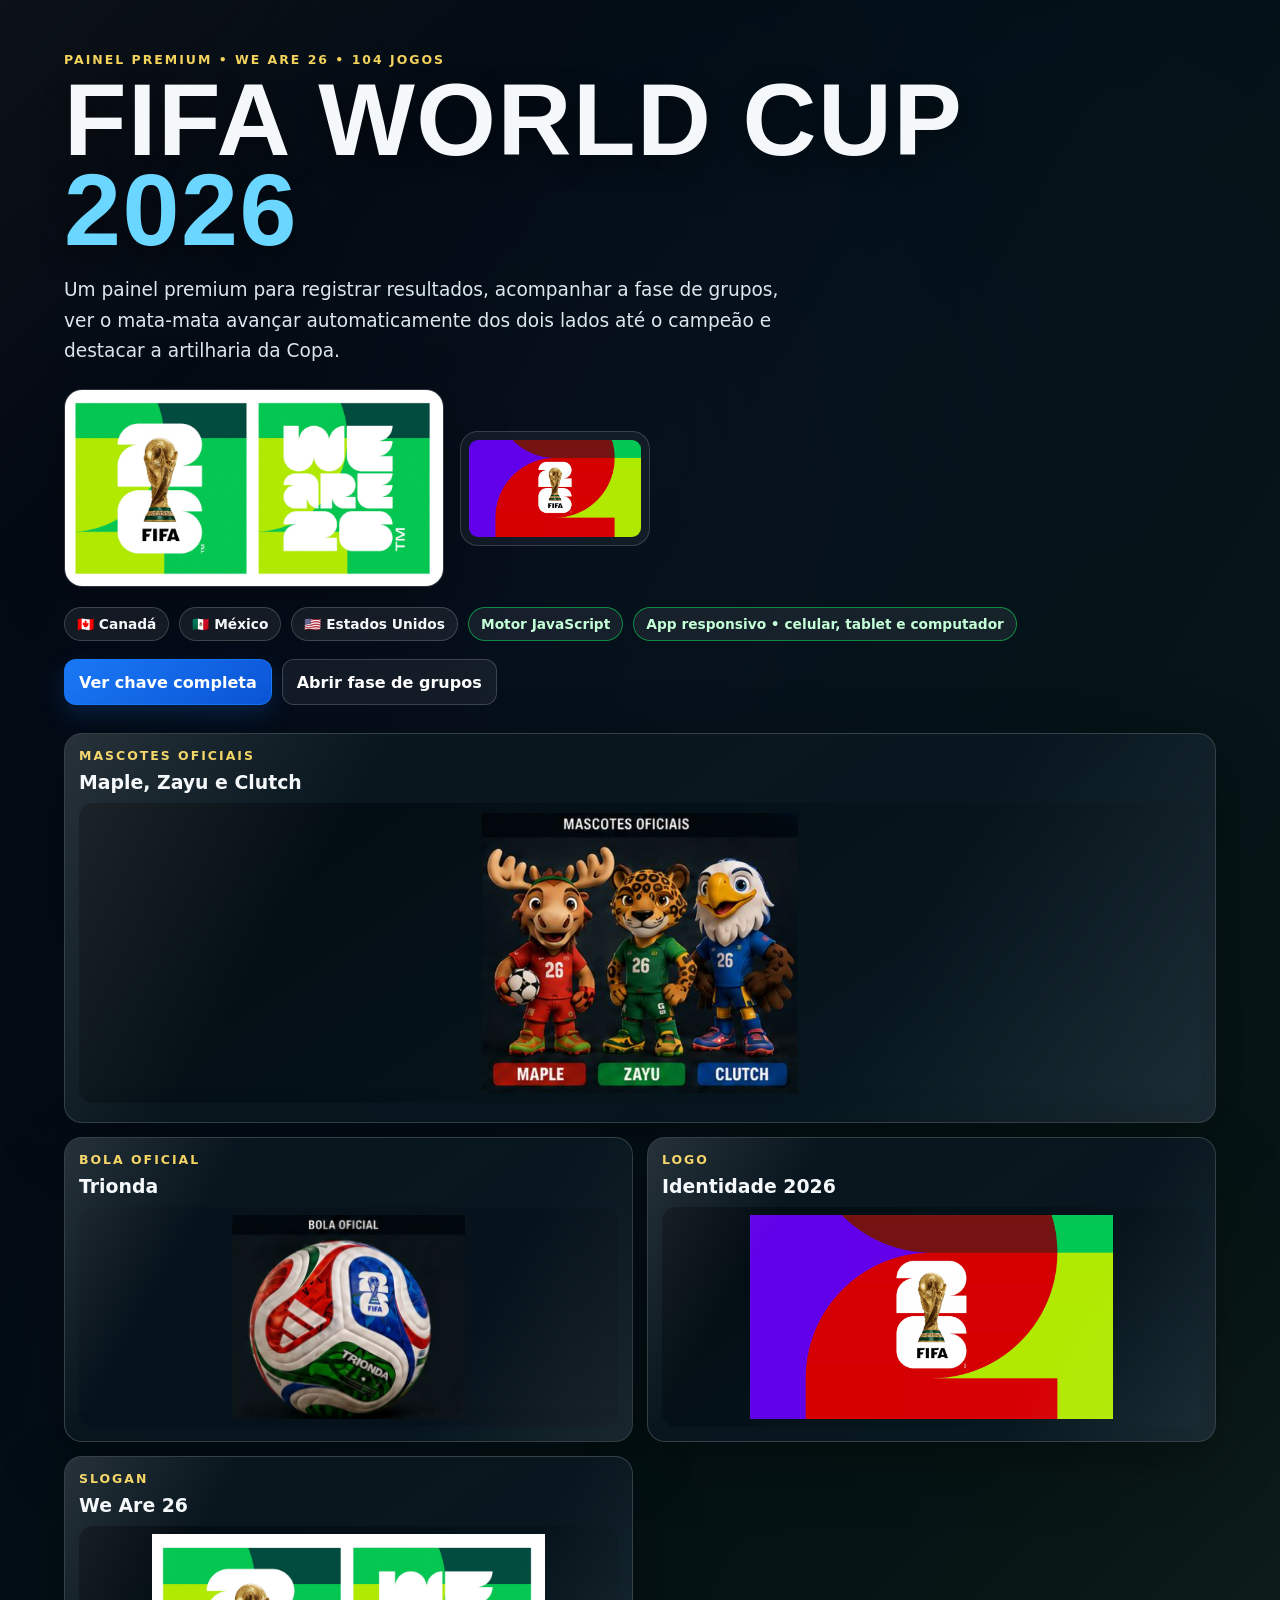
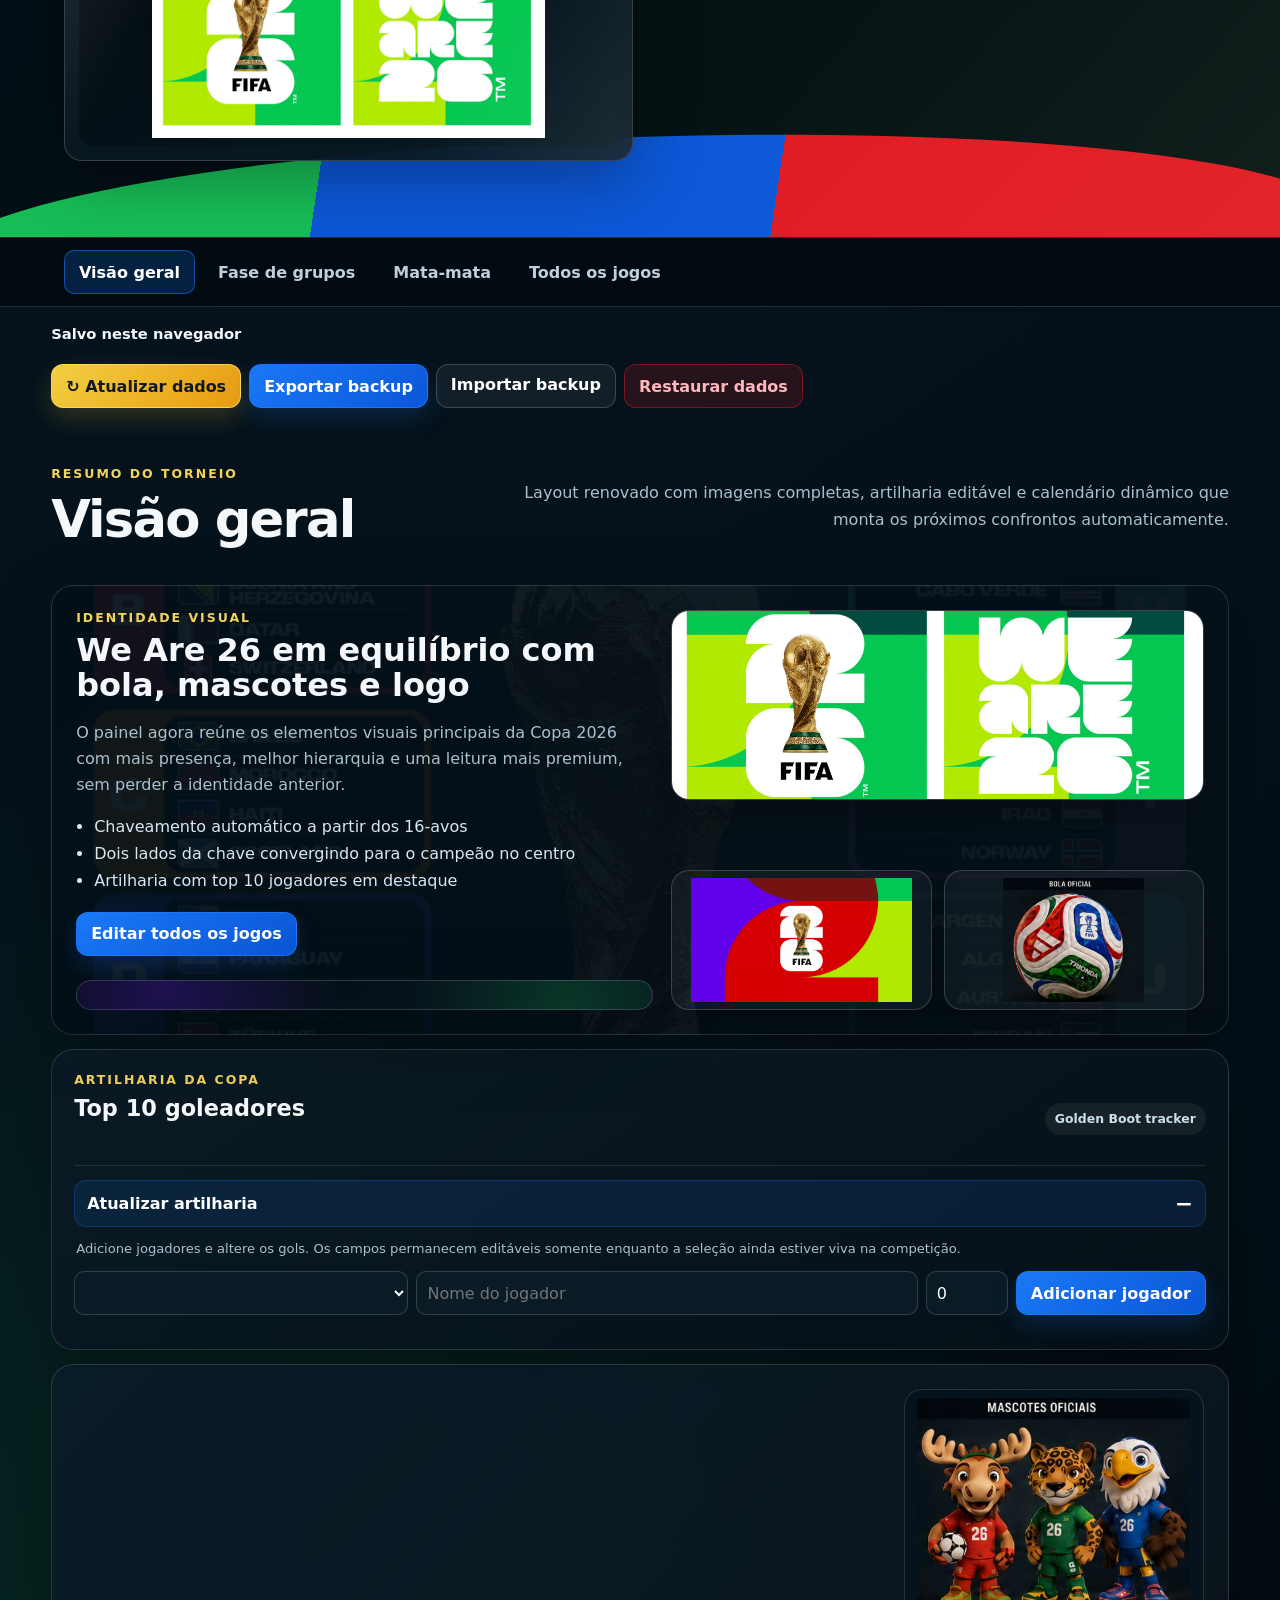
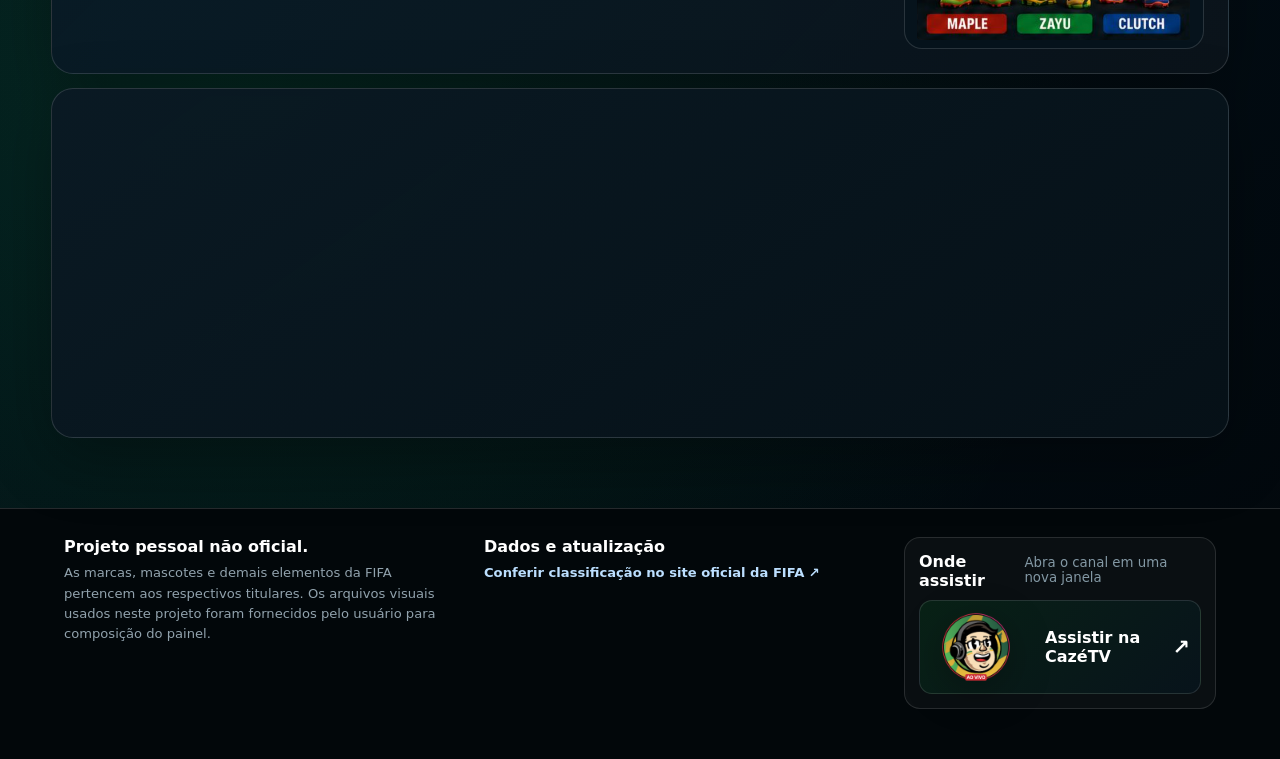
==== commit 5eda08b6: "Add files via upload" ====
--- a/index.html
+++ b/index.html
@@ -2,7 +2,7 @@
 <html lang="pt-BR">
 <head>
   <meta charset="utf-8" />
-  <meta name="viewport" content="width=device-width, initial-scale=1" />
+  <meta name="viewport" content="width=device-width, initial-scale=1, viewport-fit=cover" />
   <meta name="theme-color" content="#050c12" />
   <meta name="mobile-web-app-capable" content="yes" />
   <meta name="apple-mobile-web-app-capable" content="yes" />
@@ -28,7 +28,7 @@
       <div class="hero__badges">
         <span>🇨🇦 Canadá</span><span>🇲🇽 México</span><span>🇺🇸 Estados Unidos</span>
         <span id="engineBadge" class="engine-badge">Motor JavaScript</span>
-        <span class="engine-badge">App responsivo • PWA</span>
+        <span class="engine-badge">App responsivo • celular, tablet e computador</span>
       </div>
       <div class="hero__actions">
         <button class="button jump" data-go="chave">Ver chave completa</button>
--- a/styles.css
+++ b/styles.css
@@ -1905,3 +1905,322 @@
 @media (max-width: 760px) {
   .toolbar__actions { justify-content: flex-start; }
 }
+
+
+/* Atualização v6.4 — adaptação completa para tablets e smartphones */
+:root {
+  --safe-top: env(safe-area-inset-top, 0px);
+  --safe-right: env(safe-area-inset-right, 0px);
+  --safe-bottom: env(safe-area-inset-bottom, 0px);
+  --safe-left: env(safe-area-inset-left, 0px);
+  --app-viewport-height: 100dvh;
+}
+html { min-width: 0; overflow-x: hidden; }
+body {
+  min-width: 0;
+  overflow-x: hidden;
+  padding-left: var(--safe-left);
+  padding-right: var(--safe-right);
+  -webkit-text-size-adjust: 100%;
+  text-size-adjust: 100%;
+}
+button, .button, input, select, summary, .tab { touch-action: manipulation; }
+button, .button, input, select { min-height: 44px; }
+.tabs, .toolbar, main, footer { max-width: 100%; }
+.standings-wrap, .bracket-scroll, .bracket-hscroll, .tabs {
+  -webkit-overflow-scrolling: touch;
+  scrollbar-gutter: stable;
+}
+.team-label, .scorer-name, .scorer-team, .schedule-participant { min-width: 0; }
+.team-label .name, .scorer-name span:last-child, .scorer-team {
+  overflow-wrap: anywhere;
+}
+
+@media (max-width: 1180px) {
+  .hero {
+    grid-template-columns: 1fr;
+    padding-inline: clamp(20px, 4vw, 46px);
+  }
+  .hero__brand-grid { grid-template-columns: repeat(2, minmax(0,1fr)); }
+  .brand-card--wide { grid-column: 1 / -1; }
+  .toolbar {
+    align-items: flex-start;
+    flex-wrap: wrap;
+    padding-inline: clamp(16px, 3vw, 34px);
+  }
+  .toolbar > :first-child { flex: 1 1 360px; }
+  .toolbar__actions { flex: 1 1 520px; justify-content: flex-end; }
+  .update-status { width: 100%; text-align: right; }
+  main { padding-inline: clamp(16px, 3vw, 34px); }
+  .overview-grid, .dashboard-grid { grid-template-columns: 1fr; }
+  .groups-grid { grid-template-columns: repeat(2, minmax(0,1fr)); }
+  .spotlight-card { grid-template-columns: minmax(0,1fr) minmax(280px,.8fr); }
+  .feature-card { grid-template-columns: minmax(0,1fr) minmax(240px,320px); }
+  footer { padding-inline: clamp(18px, 4vw, 42px); }
+}
+
+@media (max-width: 900px) {
+  .hero { padding-top: calc(30px + var(--safe-top)); }
+  .hero__brand-grid { grid-template-columns: repeat(2, minmax(0,1fr)); }
+  .brand-card--wide { grid-column: 1 / -1; }
+  .tabs {
+    padding: 9px 12px;
+    gap: 6px;
+    scroll-snap-type: x proximity;
+  }
+  .tab {
+    flex: 1 0 auto;
+    min-width: 132px;
+    min-height: 46px;
+    scroll-snap-align: center;
+  }
+  .toolbar { gap: 12px; }
+  .toolbar__actions { justify-content: flex-start; }
+  .update-status { text-align: left; }
+  .stats { grid-template-columns: repeat(2, minmax(0,1fr)); }
+  .spotlight-card, .feature-card { grid-template-columns: 1fr; }
+  .spotlight-card__media {
+    grid-template-columns: minmax(0,1.3fr) minmax(0,.7fr);
+    grid-template-rows: auto;
+    align-items: stretch;
+  }
+  .spotlight-card__media > img { height: 100%; min-height: 200px; }
+  .spotlight-card__mini-grid { grid-template-columns: 1fr; }
+  .spotlight-card__mini-grid img { height: 96px; }
+  .feature-card__stack img { max-height: 300px; }
+  .groups-grid { grid-template-columns: 1fr; }
+  .scorer-editor-row { gap: 10px; }
+  .bracket-scroll {
+    max-height: min(76dvh, 820px);
+    overscroll-behavior: contain;
+    scroll-behavior: smooth;
+  }
+  .bracket-hscroll { overscroll-behavior-x: contain; }
+  .third-place { max-width: 100%; }
+}
+
+@media (max-width: 700px) {
+  body { padding-bottom: var(--safe-bottom); }
+  .hero {
+    padding: calc(24px + var(--safe-top)) 14px 62px;
+    gap: 18px;
+  }
+  .hero h1 { font-size: clamp(2.8rem, 16vw, 5rem); }
+  .hero__lead { margin-block: 14px 16px; font-size: .98rem; }
+  .hero__headline-row { align-items: stretch; }
+  .hero__slogan { width: 100%; }
+  .hero__logo { width: min(42vw, 170px); }
+  .hero__badges { gap: 7px; }
+  .hero__badges span { padding: 7px 10px; font-size: .76rem; }
+  .hero__actions { display: grid; grid-template-columns: 1fr 1fr; width: 100%; }
+  .hero__actions .button { width: 100%; padding-inline: 9px; }
+  .hero__brand-grid { grid-template-columns: 1fr; }
+  .brand-card--wide { grid-column: auto; }
+  .brand-card { min-height: 0; }
+  .brand-card img, .brand-card--wide img, .brand-card--ball img {
+    max-height: 260px;
+    height: auto;
+  }
+
+  .tabs {
+    top: 0;
+    padding-top: calc(8px + var(--safe-top));
+    padding-inline: 10px;
+  }
+  .tab { min-width: 112px; padding-inline: 10px; font-size: .82rem; }
+
+  .toolbar {
+    margin-top: 12px;
+    padding: 0 12px;
+    display: grid;
+    grid-template-columns: minmax(0,1fr);
+  }
+  .toolbar > :first-child { min-width: 0; }
+  .toolbar small { line-height: 1.45; }
+  .toolbar__actions {
+    width: 100%;
+    display: grid;
+    grid-template-columns: repeat(2, minmax(0,1fr));
+    gap: 8px;
+  }
+  .toolbar__actions .button,
+  .toolbar__actions label.button { width: 100%; min-width: 0; text-align: center; padding-inline: 8px; }
+  #updateDataBtn { grid-column: 1 / -1; }
+  .update-status { width: 100%; font-size: .78rem; }
+
+  main { padding: 18px 12px calc(54px + var(--safe-bottom)); }
+  .section-heading { margin-top: 4px; gap: 8px; }
+  .section-heading h2 { font-size: clamp(1.9rem, 10vw, 2.7rem); }
+  .section-heading > p { font-size: .9rem; line-height: 1.5; }
+  .stats { gap: 9px; }
+  .stat-card { min-height: 116px; padding: 14px; }
+  .stat-card strong { font-size: clamp(1.35rem, 7vw, 2.1rem); overflow-wrap: anywhere; }
+  .overview-grid, .dashboard-grid { gap: 10px; }
+  .spotlight-card, .panel-block, .feature-card { padding: 16px; border-radius: 17px; }
+  .spotlight-card__copy h3 { font-size: 1.75rem; }
+  .spotlight-card__media { grid-template-columns: 1fr; }
+  .spotlight-card__media > img { min-height: 0; height: auto; max-height: 250px; object-fit: contain; }
+  .spotlight-card__mini-grid { grid-template-columns: 1fr 1fr; }
+  .spotlight-card__mini-grid img { height: 105px; }
+  .panel-header { align-items: flex-start; flex-direction: column; }
+  .top-scorers { gap: 7px; }
+  .scorer-row { grid-template-columns: 40px minmax(0,1fr) auto; gap: 9px; padding: 9px; }
+  .scorer-rank { width: 40px; height: 40px; }
+  .scorer-name { font-size: .9rem; }
+  .scorer-team { font-size: .7rem; }
+  .scorer-goals { padding: 7px 9px; font-size: .72rem; }
+  .scorer-goals strong { font-size: .95rem; }
+  .scorer-manager summary { min-height: 48px; display: flex; align-items: center; }
+  .scorer-form { grid-template-columns: 1fr; }
+  .scorer-form > * { width: 100%; }
+  .scorer-editor-row {
+    grid-template-columns: minmax(0,1fr) 72px 40px;
+    padding: 10px;
+  }
+  .scorer-editor-team, .scorer-editor-row label:first-of-type { grid-column: 1 / -1; }
+  .scorer-state { grid-column: 1; }
+  .scorer-carousel { width: 100%; max-width: 420px; margin-inline: auto; }
+  .scorer-carousel__frame { aspect-ratio: 3 / 4; }
+  .scorer-carousel__overlay h5 { font-size: clamp(1.15rem, 6vw, 1.65rem); }
+  .scorer-carousel__nav { width: 44px; height: 48px; }
+
+  .group-card { border-radius: 16px; }
+  .standings-wrap { overflow-x: auto; touch-action: pan-x; }
+  .standings { min-width: 590px; }
+  .group-matches { padding: 8px; }
+  .score-line {
+    grid-template-columns: minmax(0,1fr) 48px;
+    grid-template-rows: auto auto;
+    gap: 7px 10px;
+  }
+  .score-line .team-label:first-child { grid-column: 1; grid-row: 1; }
+  .score-line .score-input:nth-of-type(1) { grid-column: 2; grid-row: 1; }
+  .score-line .score-sep { display: none; }
+  .score-line .score-input:nth-of-type(2) { grid-column: 2; grid-row: 2; }
+  .score-line .team-label:last-child {
+    grid-column: 1; grid-row: 2;
+    justify-content: flex-start;
+    text-align: left;
+  }
+  .score-input, .penalty-input { min-width: 44px; min-height: 44px; }
+
+  .bracket-tools {
+    position: sticky;
+    top: calc(62px + var(--safe-top));
+    z-index: 18;
+    display: grid;
+    grid-template-columns: minmax(0,1fr) auto;
+    padding: 9px;
+    gap: 8px;
+  }
+  .bracket-tools__group {
+    grid-column: 1 / -1;
+    width: 100%;
+    display: flex;
+    flex-wrap: wrap;
+    gap: 7px;
+  }
+  .zoom-icon { display: none; }
+  #bracketZoomRange {
+    order: 10;
+    flex: 1 0 100%;
+    width: 100%;
+    min-height: 34px;
+    margin: 0;
+  }
+  .zoom-button { flex: 1 1 44px; min-width: 44px; min-height: 44px; padding: 7px 9px; }
+  .zoom-button--wide, .zoom-button--print { flex: 1 1 calc(25% - 8px); white-space: nowrap; }
+  .bracket-tools > strong { justify-self: start; align-self: center; }
+  .bracket-tools__hint { justify-self: end; width: auto; max-width: 68%; font-size: .68rem; text-align: right; }
+  .bracket-legend { gap: 8px 12px; font-size: .72rem; }
+  .bracket-scroll {
+    width: 100%;
+    max-height: min(74dvh, calc(var(--app-viewport-height) - 185px));
+    min-height: 430px;
+    border-radius: 14px;
+    touch-action: pan-x pan-y;
+  }
+  .bracket-hscroll { height: 18px; }
+  .goal-tooltip {
+    left: max(10px, var(--safe-left)) !important;
+    right: max(10px, var(--safe-right)) !important;
+    bottom: calc(10px + var(--safe-bottom));
+    max-height: min(48dvh, 360px);
+    overflow-y: auto;
+  }
+
+  .filters { gap: 8px; }
+  .filters input, .filters select { width: 100%; min-width: 0; }
+  .match-list-row {
+    grid-template-columns: minmax(0,1fr) auto;
+    gap: 8px;
+    padding: 11px;
+  }
+  .match-list-row__date { font-size: .7rem; }
+  .stage-pill { max-width: 150px; text-align: center; white-space: normal; }
+  .match-list-row .team-label { min-height: 42px; }
+  .match-list-score { grid-template-columns: 44px 10px 44px; }
+  .match-list-pen { justify-content: flex-start; flex-wrap: wrap; }
+
+  .goal-dialog {
+    width: calc(100vw - 16px);
+    max-width: none;
+    max-height: calc(var(--app-viewport-height) - 16px);
+    margin: auto;
+    padding: 0;
+    border-radius: 18px;
+  }
+  .goal-dialog__shell { max-height: calc(var(--app-viewport-height) - 16px); overflow: hidden; }
+  .goal-dialog__head { position: sticky; top: 0; z-index: 2; padding: 14px; }
+  .goal-dialog__body { padding: 14px; overflow-y: auto; overscroll-behavior: contain; }
+  .goal-dialog__form { grid-template-columns: 1fr; }
+  .goal-dialog__form > * { width: 100%; }
+  .dialog-close { min-width: 44px; min-height: 44px; }
+
+  footer { padding: 24px 14px calc(34px + var(--safe-bottom)); gap: 18px; }
+  .cazetv-link { grid-template-columns: 86px minmax(0,1fr) auto; }
+  .cazetv-link img { width: 86px; }
+}
+
+@media (max-width: 430px) {
+  .hero__actions, .toolbar__actions, .stats { grid-template-columns: 1fr; }
+  #updateDataBtn { grid-column: auto; }
+  .hero__logo { width: 46vw; }
+  .tab { min-width: 104px; font-size: .76rem; }
+  .stat-card { min-height: 104px; }
+  .scorer-row { grid-template-columns: 36px minmax(0,1fr) auto; }
+  .scorer-rank { width: 36px; height: 36px; }
+  .scorer-goals span { display: none; }
+  .scorer-goals strong::after { content: " gols"; font-size: .68rem; }
+  .spotlight-card__mini-grid { grid-template-columns: 1fr; }
+  .spotlight-card__mini-grid img { height: auto; max-height: 150px; }
+  .zoom-button--wide, .zoom-button--print { flex-basis: calc(50% - 7px); }
+  .bracket-tools__hint { max-width: 62%; }
+  .stage-pill { max-width: 118px; }
+  .cazetv-link { grid-template-columns: 72px minmax(0,1fr) auto; }
+  .cazetv-link img { width: 72px; }
+}
+
+@media (orientation: landscape) and (max-height: 620px) and (max-width: 1100px) {
+  .hero { min-height: auto; }
+  .bracket-tools { top: 52px; }
+  .bracket-scroll { max-height: calc(100dvh - 150px); min-height: 300px; }
+  .goal-dialog { max-height: calc(100dvh - 10px); }
+  .goal-dialog__shell { max-height: calc(100dvh - 10px); }
+}
+
+@media (hover: none) and (pointer: coarse) {
+  .button:hover, .cazetv-link:hover { transform: none; }
+  .ko-team-row { cursor: pointer; }
+  .goal-editor-button { opacity: 1; }
+  input, select, textarea { font-size: 16px; }
+}
+
+@media (prefers-reduced-motion: reduce) {
+  *, *::before, *::after {
+    scroll-behavior: auto !important;
+    animation-duration: .001ms !important;
+    animation-iteration-count: 1 !important;
+    transition-duration: .001ms !important;
+  }
+}
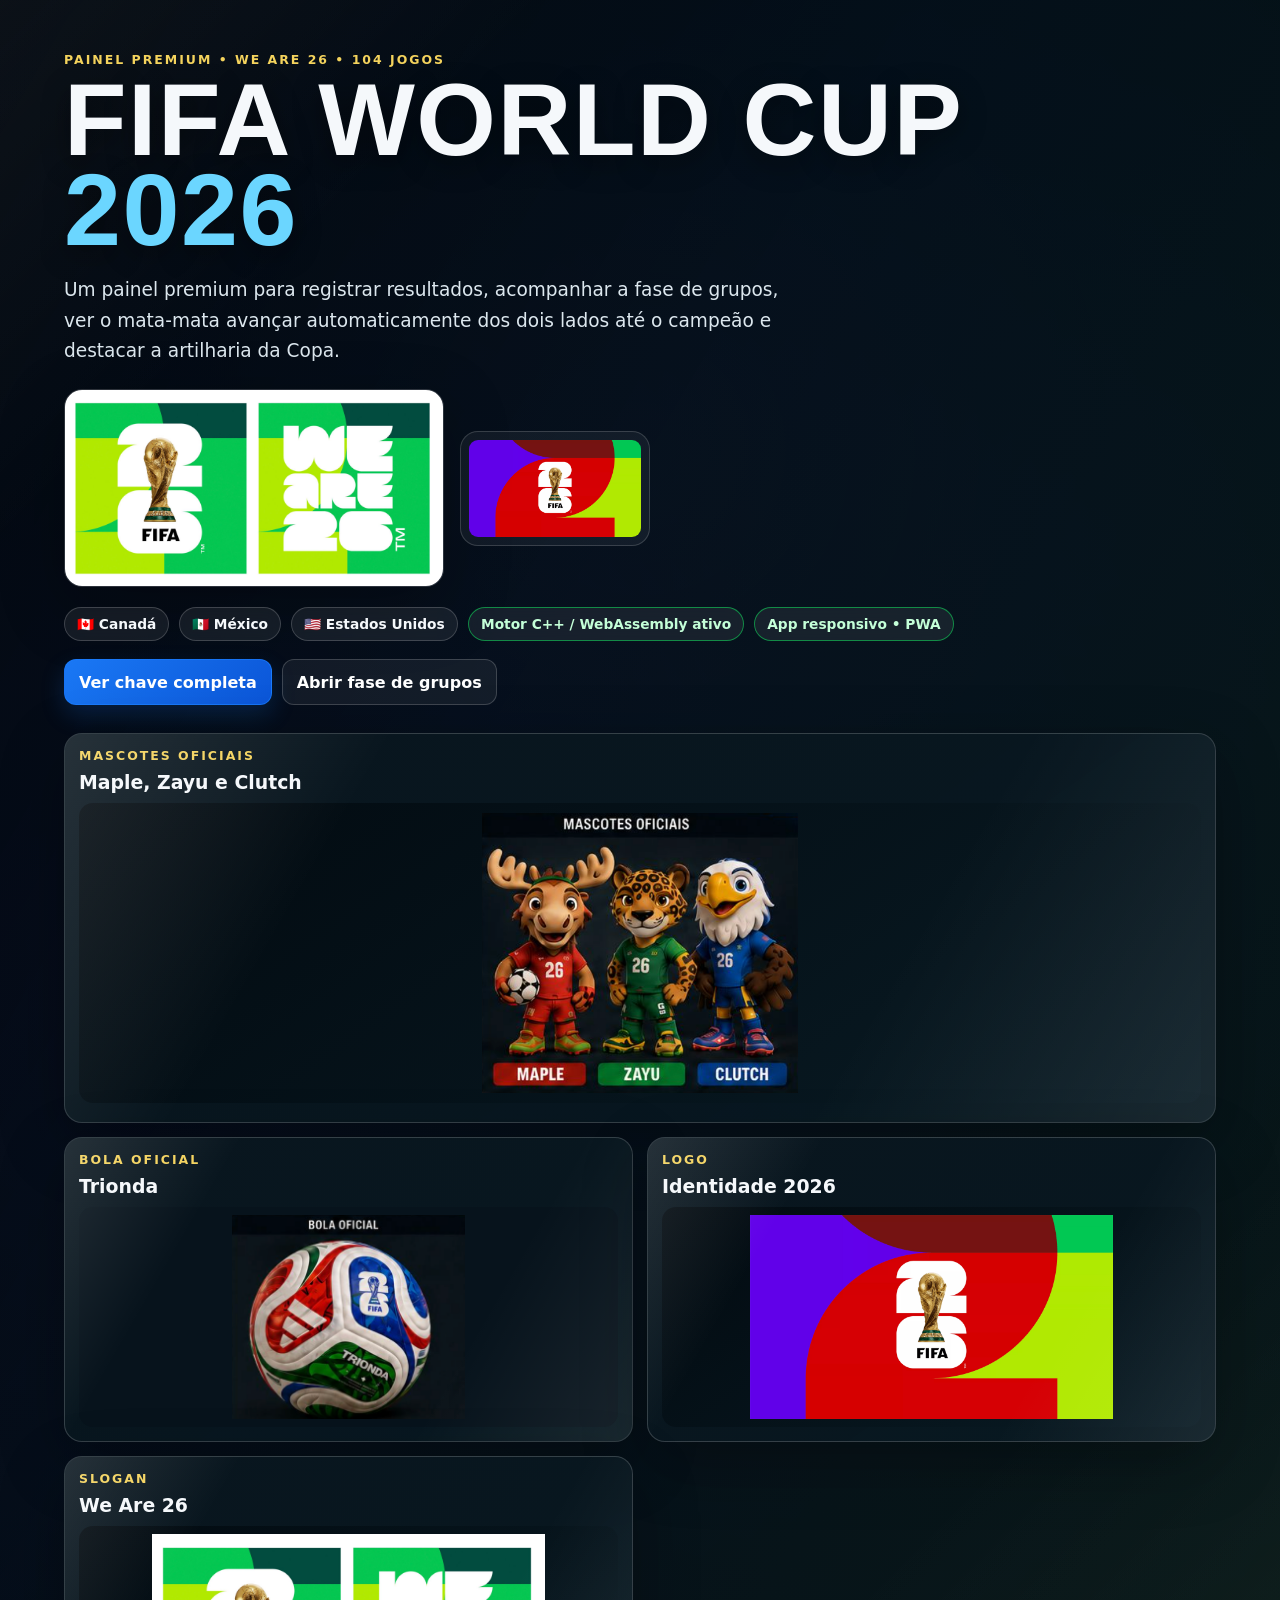
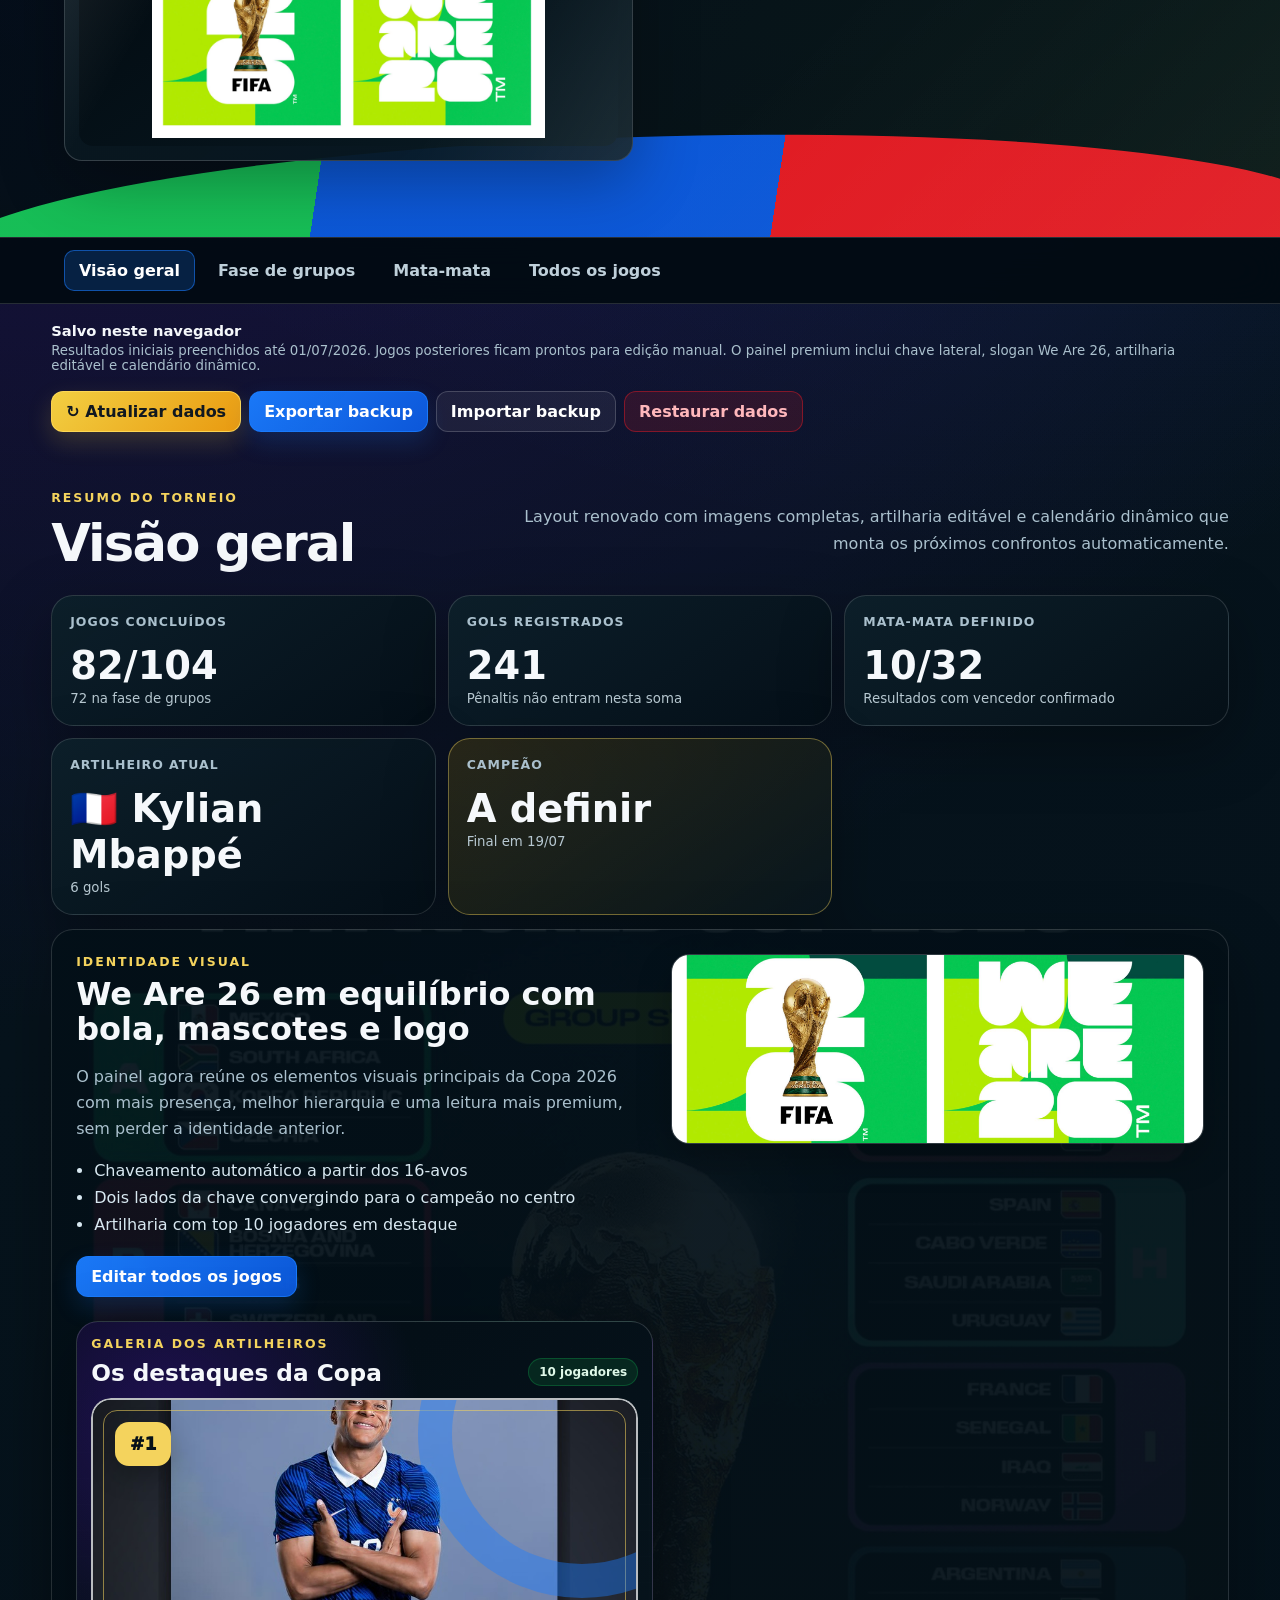
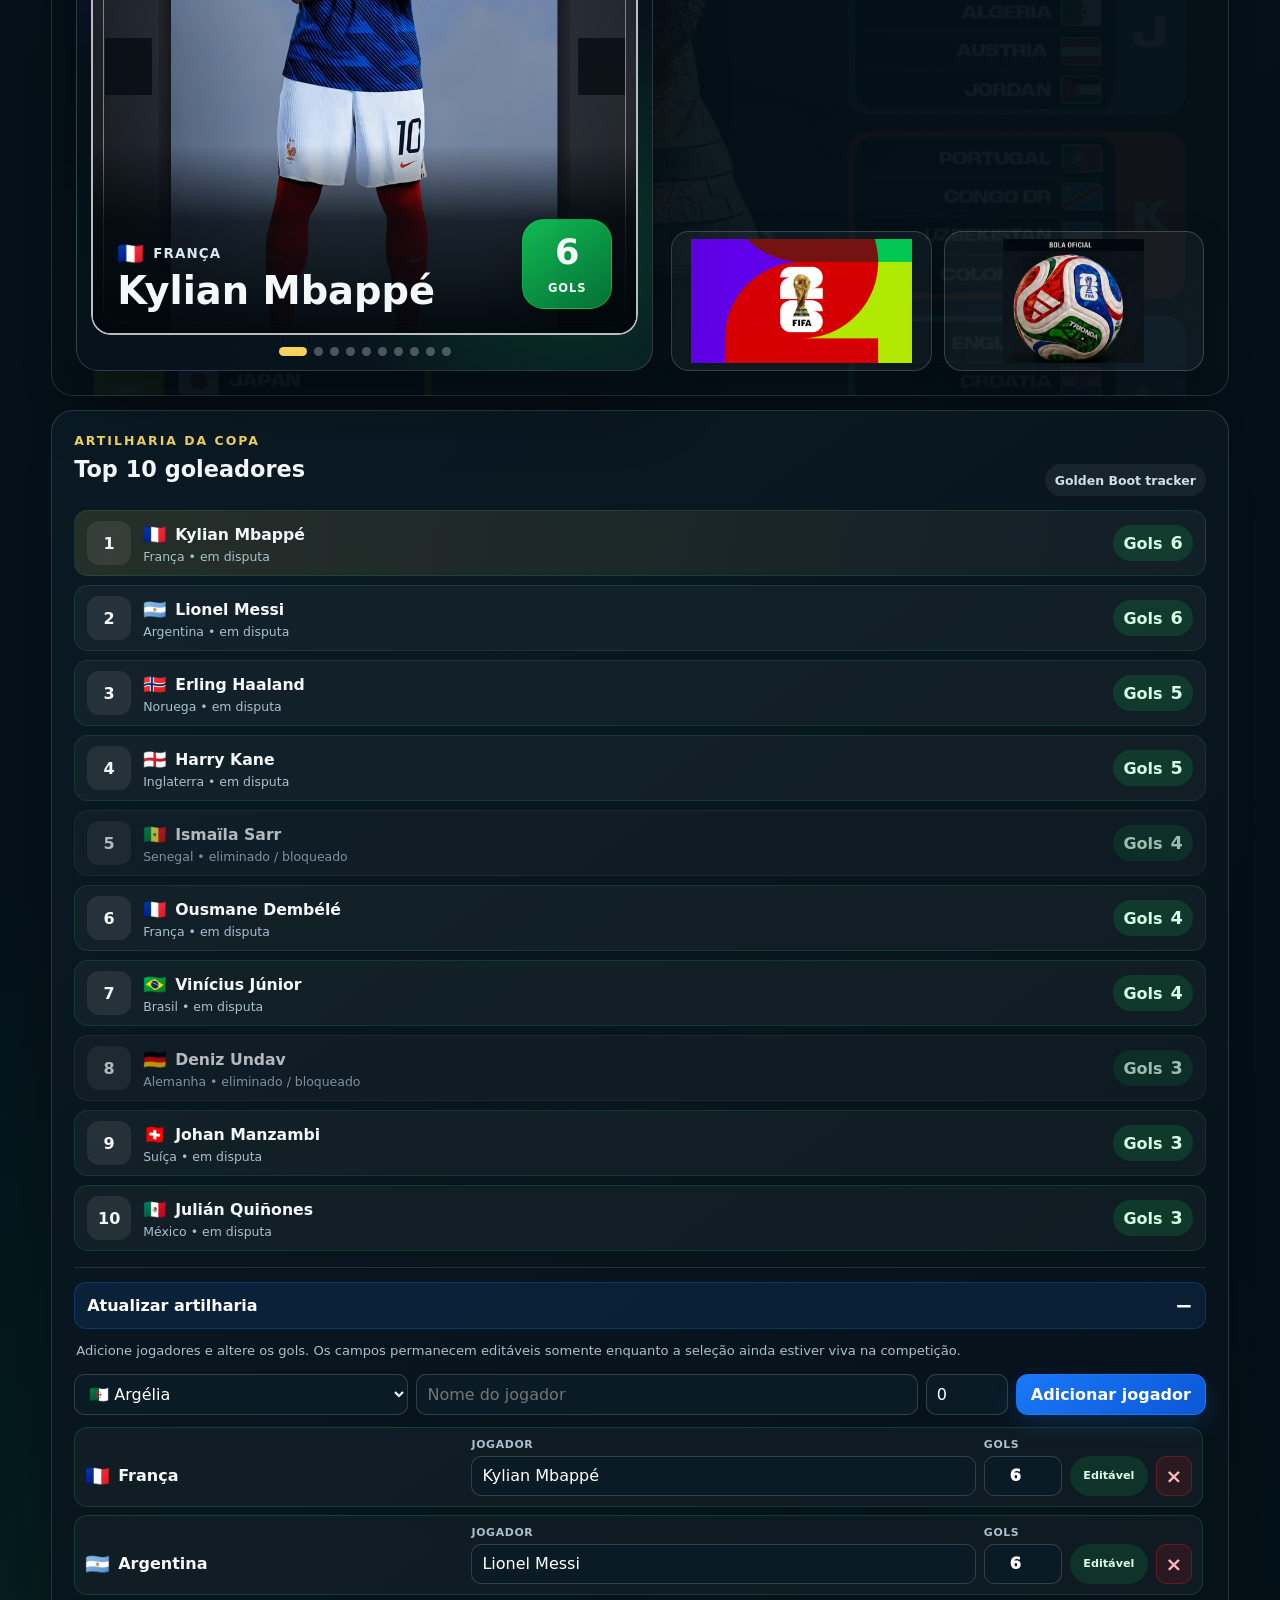
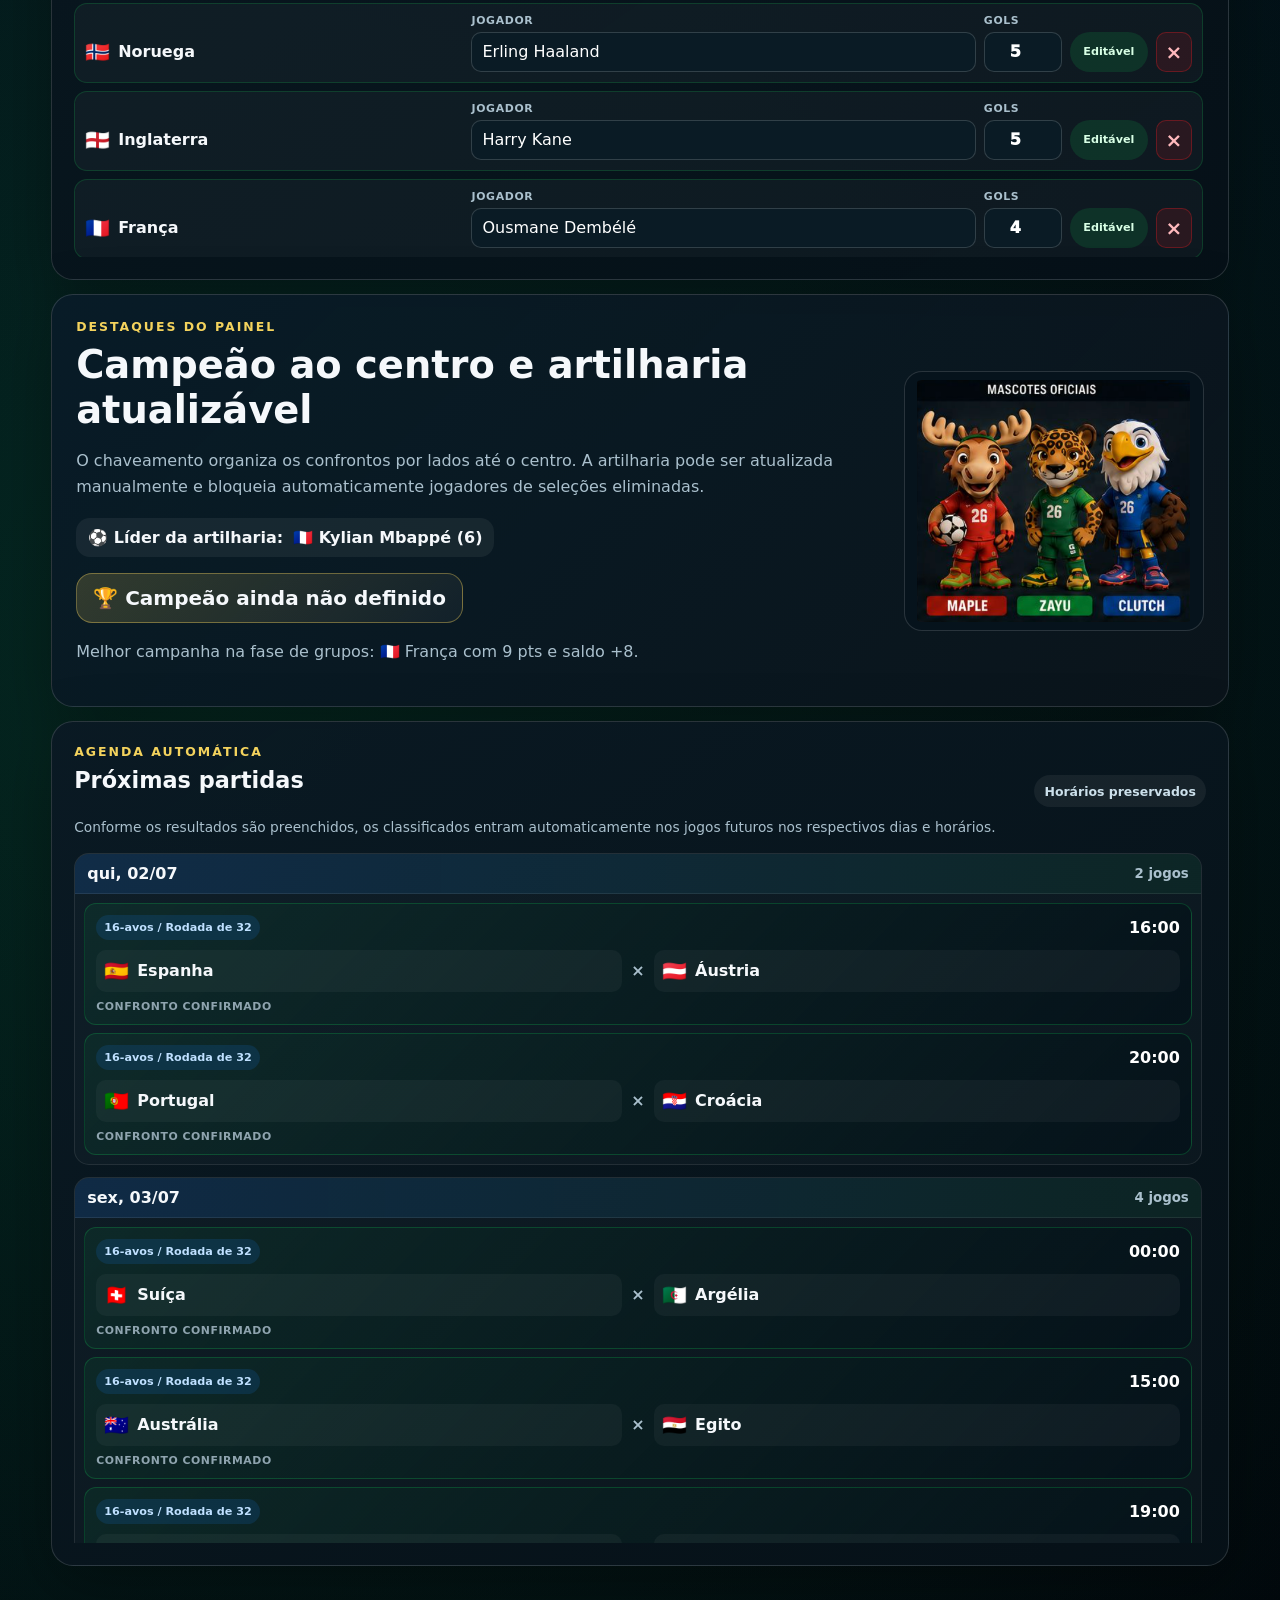
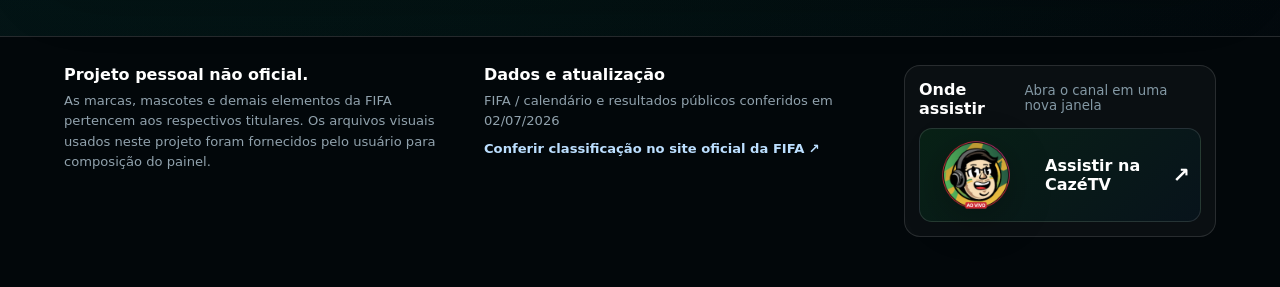
==== commit e195659d: "Add files via upload" ====
--- a/index.html
+++ b/index.html
@@ -2,7 +2,7 @@
 <html lang="pt-BR">
 <head>
   <meta charset="utf-8" />
-  <meta name="viewport" content="width=device-width, initial-scale=1, viewport-fit=cover" />
+  <meta name="viewport" content="width=device-width, initial-scale=1" />
   <meta name="theme-color" content="#050c12" />
   <meta name="mobile-web-app-capable" content="yes" />
   <meta name="apple-mobile-web-app-capable" content="yes" />
@@ -28,7 +28,7 @@
       <div class="hero__badges">
         <span>🇨🇦 Canadá</span><span>🇲🇽 México</span><span>🇺🇸 Estados Unidos</span>
         <span id="engineBadge" class="engine-badge">Motor JavaScript</span>
-        <span class="engine-badge">App responsivo • celular, tablet e computador</span>
+        <span class="engine-badge">App responsivo • PWA</span>
       </div>
       <div class="hero__actions">
         <button class="button jump" data-go="chave">Ver chave completa</button>
--- a/styles.css
+++ b/styles.css
@@ -1905,322 +1905,3 @@
 @media (max-width: 760px) {
   .toolbar__actions { justify-content: flex-start; }
 }
-
-
-/* Atualização v6.4 — adaptação completa para tablets e smartphones */
-:root {
-  --safe-top: env(safe-area-inset-top, 0px);
-  --safe-right: env(safe-area-inset-right, 0px);
-  --safe-bottom: env(safe-area-inset-bottom, 0px);
-  --safe-left: env(safe-area-inset-left, 0px);
-  --app-viewport-height: 100dvh;
-}
-html { min-width: 0; overflow-x: hidden; }
-body {
-  min-width: 0;
-  overflow-x: hidden;
-  padding-left: var(--safe-left);
-  padding-right: var(--safe-right);
-  -webkit-text-size-adjust: 100%;
-  text-size-adjust: 100%;
-}
-button, .button, input, select, summary, .tab { touch-action: manipulation; }
-button, .button, input, select { min-height: 44px; }
-.tabs, .toolbar, main, footer { max-width: 100%; }
-.standings-wrap, .bracket-scroll, .bracket-hscroll, .tabs {
-  -webkit-overflow-scrolling: touch;
-  scrollbar-gutter: stable;
-}
-.team-label, .scorer-name, .scorer-team, .schedule-participant { min-width: 0; }
-.team-label .name, .scorer-name span:last-child, .scorer-team {
-  overflow-wrap: anywhere;
-}
-
-@media (max-width: 1180px) {
-  .hero {
-    grid-template-columns: 1fr;
-    padding-inline: clamp(20px, 4vw, 46px);
-  }
-  .hero__brand-grid { grid-template-columns: repeat(2, minmax(0,1fr)); }
-  .brand-card--wide { grid-column: 1 / -1; }
-  .toolbar {
-    align-items: flex-start;
-    flex-wrap: wrap;
-    padding-inline: clamp(16px, 3vw, 34px);
-  }
-  .toolbar > :first-child { flex: 1 1 360px; }
-  .toolbar__actions { flex: 1 1 520px; justify-content: flex-end; }
-  .update-status { width: 100%; text-align: right; }
-  main { padding-inline: clamp(16px, 3vw, 34px); }
-  .overview-grid, .dashboard-grid { grid-template-columns: 1fr; }
-  .groups-grid { grid-template-columns: repeat(2, minmax(0,1fr)); }
-  .spotlight-card { grid-template-columns: minmax(0,1fr) minmax(280px,.8fr); }
-  .feature-card { grid-template-columns: minmax(0,1fr) minmax(240px,320px); }
-  footer { padding-inline: clamp(18px, 4vw, 42px); }
-}
-
-@media (max-width: 900px) {
-  .hero { padding-top: calc(30px + var(--safe-top)); }
-  .hero__brand-grid { grid-template-columns: repeat(2, minmax(0,1fr)); }
-  .brand-card--wide { grid-column: 1 / -1; }
-  .tabs {
-    padding: 9px 12px;
-    gap: 6px;
-    scroll-snap-type: x proximity;
-  }
-  .tab {
-    flex: 1 0 auto;
-    min-width: 132px;
-    min-height: 46px;
-    scroll-snap-align: center;
-  }
-  .toolbar { gap: 12px; }
-  .toolbar__actions { justify-content: flex-start; }
-  .update-status { text-align: left; }
-  .stats { grid-template-columns: repeat(2, minmax(0,1fr)); }
-  .spotlight-card, .feature-card { grid-template-columns: 1fr; }
-  .spotlight-card__media {
-    grid-template-columns: minmax(0,1.3fr) minmax(0,.7fr);
-    grid-template-rows: auto;
-    align-items: stretch;
-  }
-  .spotlight-card__media > img { height: 100%; min-height: 200px; }
-  .spotlight-card__mini-grid { grid-template-columns: 1fr; }
-  .spotlight-card__mini-grid img { height: 96px; }
-  .feature-card__stack img { max-height: 300px; }
-  .groups-grid { grid-template-columns: 1fr; }
-  .scorer-editor-row { gap: 10px; }
-  .bracket-scroll {
-    max-height: min(76dvh, 820px);
-    overscroll-behavior: contain;
-    scroll-behavior: smooth;
-  }
-  .bracket-hscroll { overscroll-behavior-x: contain; }
-  .third-place { max-width: 100%; }
-}
-
-@media (max-width: 700px) {
-  body { padding-bottom: var(--safe-bottom); }
-  .hero {
-    padding: calc(24px + var(--safe-top)) 14px 62px;
-    gap: 18px;
-  }
-  .hero h1 { font-size: clamp(2.8rem, 16vw, 5rem); }
-  .hero__lead { margin-block: 14px 16px; font-size: .98rem; }
-  .hero__headline-row { align-items: stretch; }
-  .hero__slogan { width: 100%; }
-  .hero__logo { width: min(42vw, 170px); }
-  .hero__badges { gap: 7px; }
-  .hero__badges span { padding: 7px 10px; font-size: .76rem; }
-  .hero__actions { display: grid; grid-template-columns: 1fr 1fr; width: 100%; }
-  .hero__actions .button { width: 100%; padding-inline: 9px; }
-  .hero__brand-grid { grid-template-columns: 1fr; }
-  .brand-card--wide { grid-column: auto; }
-  .brand-card { min-height: 0; }
-  .brand-card img, .brand-card--wide img, .brand-card--ball img {
-    max-height: 260px;
-    height: auto;
-  }
-
-  .tabs {
-    top: 0;
-    padding-top: calc(8px + var(--safe-top));
-    padding-inline: 10px;
-  }
-  .tab { min-width: 112px; padding-inline: 10px; font-size: .82rem; }
-
-  .toolbar {
-    margin-top: 12px;
-    padding: 0 12px;
-    display: grid;
-    grid-template-columns: minmax(0,1fr);
-  }
-  .toolbar > :first-child { min-width: 0; }
-  .toolbar small { line-height: 1.45; }
-  .toolbar__actions {
-    width: 100%;
-    display: grid;
-    grid-template-columns: repeat(2, minmax(0,1fr));
-    gap: 8px;
-  }
-  .toolbar__actions .button,
-  .toolbar__actions label.button { width: 100%; min-width: 0; text-align: center; padding-inline: 8px; }
-  #updateDataBtn { grid-column: 1 / -1; }
-  .update-status { width: 100%; font-size: .78rem; }
-
-  main { padding: 18px 12px calc(54px + var(--safe-bottom)); }
-  .section-heading { margin-top: 4px; gap: 8px; }
-  .section-heading h2 { font-size: clamp(1.9rem, 10vw, 2.7rem); }
-  .section-heading > p { font-size: .9rem; line-height: 1.5; }
-  .stats { gap: 9px; }
-  .stat-card { min-height: 116px; padding: 14px; }
-  .stat-card strong { font-size: clamp(1.35rem, 7vw, 2.1rem); overflow-wrap: anywhere; }
-  .overview-grid, .dashboard-grid { gap: 10px; }
-  .spotlight-card, .panel-block, .feature-card { padding: 16px; border-radius: 17px; }
-  .spotlight-card__copy h3 { font-size: 1.75rem; }
-  .spotlight-card__media { grid-template-columns: 1fr; }
-  .spotlight-card__media > img { min-height: 0; height: auto; max-height: 250px; object-fit: contain; }
-  .spotlight-card__mini-grid { grid-template-columns: 1fr 1fr; }
-  .spotlight-card__mini-grid img { height: 105px; }
-  .panel-header { align-items: flex-start; flex-direction: column; }
-  .top-scorers { gap: 7px; }
-  .scorer-row { grid-template-columns: 40px minmax(0,1fr) auto; gap: 9px; padding: 9px; }
-  .scorer-rank { width: 40px; height: 40px; }
-  .scorer-name { font-size: .9rem; }
-  .scorer-team { font-size: .7rem; }
-  .scorer-goals { padding: 7px 9px; font-size: .72rem; }
-  .scorer-goals strong { font-size: .95rem; }
-  .scorer-manager summary { min-height: 48px; display: flex; align-items: center; }
-  .scorer-form { grid-template-columns: 1fr; }
-  .scorer-form > * { width: 100%; }
-  .scorer-editor-row {
-    grid-template-columns: minmax(0,1fr) 72px 40px;
-    padding: 10px;
-  }
-  .scorer-editor-team, .scorer-editor-row label:first-of-type { grid-column: 1 / -1; }
-  .scorer-state { grid-column: 1; }
-  .scorer-carousel { width: 100%; max-width: 420px; margin-inline: auto; }
-  .scorer-carousel__frame { aspect-ratio: 3 / 4; }
-  .scorer-carousel__overlay h5 { font-size: clamp(1.15rem, 6vw, 1.65rem); }
-  .scorer-carousel__nav { width: 44px; height: 48px; }
-
-  .group-card { border-radius: 16px; }
-  .standings-wrap { overflow-x: auto; touch-action: pan-x; }
-  .standings { min-width: 590px; }
-  .group-matches { padding: 8px; }
-  .score-line {
-    grid-template-columns: minmax(0,1fr) 48px;
-    grid-template-rows: auto auto;
-    gap: 7px 10px;
-  }
-  .score-line .team-label:first-child { grid-column: 1; grid-row: 1; }
-  .score-line .score-input:nth-of-type(1) { grid-column: 2; grid-row: 1; }
-  .score-line .score-sep { display: none; }
-  .score-line .score-input:nth-of-type(2) { grid-column: 2; grid-row: 2; }
-  .score-line .team-label:last-child {
-    grid-column: 1; grid-row: 2;
-    justify-content: flex-start;
-    text-align: left;
-  }
-  .score-input, .penalty-input { min-width: 44px; min-height: 44px; }
-
-  .bracket-tools {
-    position: sticky;
-    top: calc(62px + var(--safe-top));
-    z-index: 18;
-    display: grid;
-    grid-template-columns: minmax(0,1fr) auto;
-    padding: 9px;
-    gap: 8px;
-  }
-  .bracket-tools__group {
-    grid-column: 1 / -1;
-    width: 100%;
-    display: flex;
-    flex-wrap: wrap;
-    gap: 7px;
-  }
-  .zoom-icon { display: none; }
-  #bracketZoomRange {
-    order: 10;
-    flex: 1 0 100%;
-    width: 100%;
-    min-height: 34px;
-    margin: 0;
-  }
-  .zoom-button { flex: 1 1 44px; min-width: 44px; min-height: 44px; padding: 7px 9px; }
-  .zoom-button--wide, .zoom-button--print { flex: 1 1 calc(25% - 8px); white-space: nowrap; }
-  .bracket-tools > strong { justify-self: start; align-self: center; }
-  .bracket-tools__hint { justify-self: end; width: auto; max-width: 68%; font-size: .68rem; text-align: right; }
-  .bracket-legend { gap: 8px 12px; font-size: .72rem; }
-  .bracket-scroll {
-    width: 100%;
-    max-height: min(74dvh, calc(var(--app-viewport-height) - 185px));
-    min-height: 430px;
-    border-radius: 14px;
-    touch-action: pan-x pan-y;
-  }
-  .bracket-hscroll { height: 18px; }
-  .goal-tooltip {
-    left: max(10px, var(--safe-left)) !important;
-    right: max(10px, var(--safe-right)) !important;
-    bottom: calc(10px + var(--safe-bottom));
-    max-height: min(48dvh, 360px);
-    overflow-y: auto;
-  }
-
-  .filters { gap: 8px; }
-  .filters input, .filters select { width: 100%; min-width: 0; }
-  .match-list-row {
-    grid-template-columns: minmax(0,1fr) auto;
-    gap: 8px;
-    padding: 11px;
-  }
-  .match-list-row__date { font-size: .7rem; }
-  .stage-pill { max-width: 150px; text-align: center; white-space: normal; }
-  .match-list-row .team-label { min-height: 42px; }
-  .match-list-score { grid-template-columns: 44px 10px 44px; }
-  .match-list-pen { justify-content: flex-start; flex-wrap: wrap; }
-
-  .goal-dialog {
-    width: calc(100vw - 16px);
-    max-width: none;
-    max-height: calc(var(--app-viewport-height) - 16px);
-    margin: auto;
-    padding: 0;
-    border-radius: 18px;
-  }
-  .goal-dialog__shell { max-height: calc(var(--app-viewport-height) - 16px); overflow: hidden; }
-  .goal-dialog__head { position: sticky; top: 0; z-index: 2; padding: 14px; }
-  .goal-dialog__body { padding: 14px; overflow-y: auto; overscroll-behavior: contain; }
-  .goal-dialog__form { grid-template-columns: 1fr; }
-  .goal-dialog__form > * { width: 100%; }
-  .dialog-close { min-width: 44px; min-height: 44px; }
-
-  footer { padding: 24px 14px calc(34px + var(--safe-bottom)); gap: 18px; }
-  .cazetv-link { grid-template-columns: 86px minmax(0,1fr) auto; }
-  .cazetv-link img { width: 86px; }
-}
-
-@media (max-width: 430px) {
-  .hero__actions, .toolbar__actions, .stats { grid-template-columns: 1fr; }
-  #updateDataBtn { grid-column: auto; }
-  .hero__logo { width: 46vw; }
-  .tab { min-width: 104px; font-size: .76rem; }
-  .stat-card { min-height: 104px; }
-  .scorer-row { grid-template-columns: 36px minmax(0,1fr) auto; }
-  .scorer-rank { width: 36px; height: 36px; }
-  .scorer-goals span { display: none; }
-  .scorer-goals strong::after { content: " gols"; font-size: .68rem; }
-  .spotlight-card__mini-grid { grid-template-columns: 1fr; }
-  .spotlight-card__mini-grid img { height: auto; max-height: 150px; }
-  .zoom-button--wide, .zoom-button--print { flex-basis: calc(50% - 7px); }
-  .bracket-tools__hint { max-width: 62%; }
-  .stage-pill { max-width: 118px; }
-  .cazetv-link { grid-template-columns: 72px minmax(0,1fr) auto; }
-  .cazetv-link img { width: 72px; }
-}
-
-@media (orientation: landscape) and (max-height: 620px) and (max-width: 1100px) {
-  .hero { min-height: auto; }
-  .bracket-tools { top: 52px; }
-  .bracket-scroll { max-height: calc(100dvh - 150px); min-height: 300px; }
-  .goal-dialog { max-height: calc(100dvh - 10px); }
-  .goal-dialog__shell { max-height: calc(100dvh - 10px); }
-}
-
-@media (hover: none) and (pointer: coarse) {
-  .button:hover, .cazetv-link:hover { transform: none; }
-  .ko-team-row { cursor: pointer; }
-  .goal-editor-button { opacity: 1; }
-  input, select, textarea { font-size: 16px; }
-}
-
-@media (prefers-reduced-motion: reduce) {
-  *, *::before, *::after {
-    scroll-behavior: auto !important;
-    animation-duration: .001ms !important;
-    animation-iteration-count: 1 !important;
-    transition-duration: .001ms !important;
-  }
-}
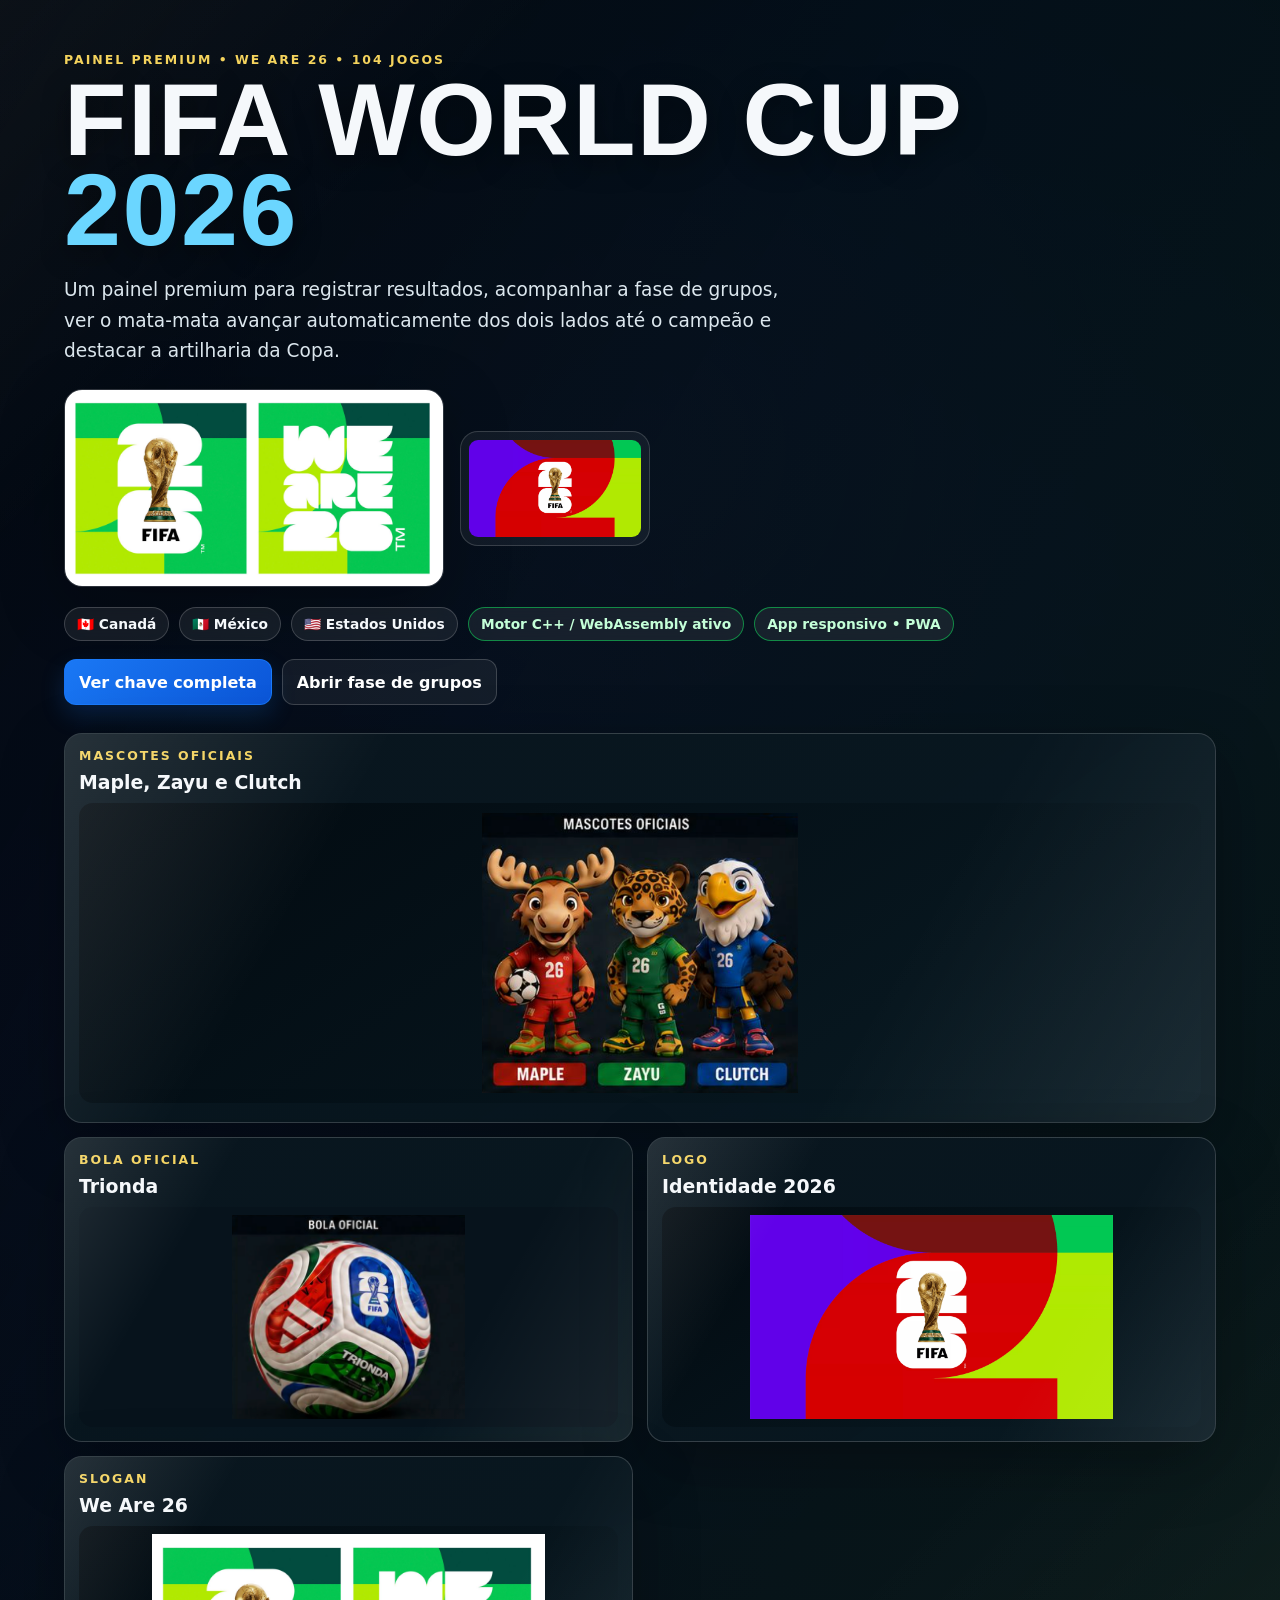
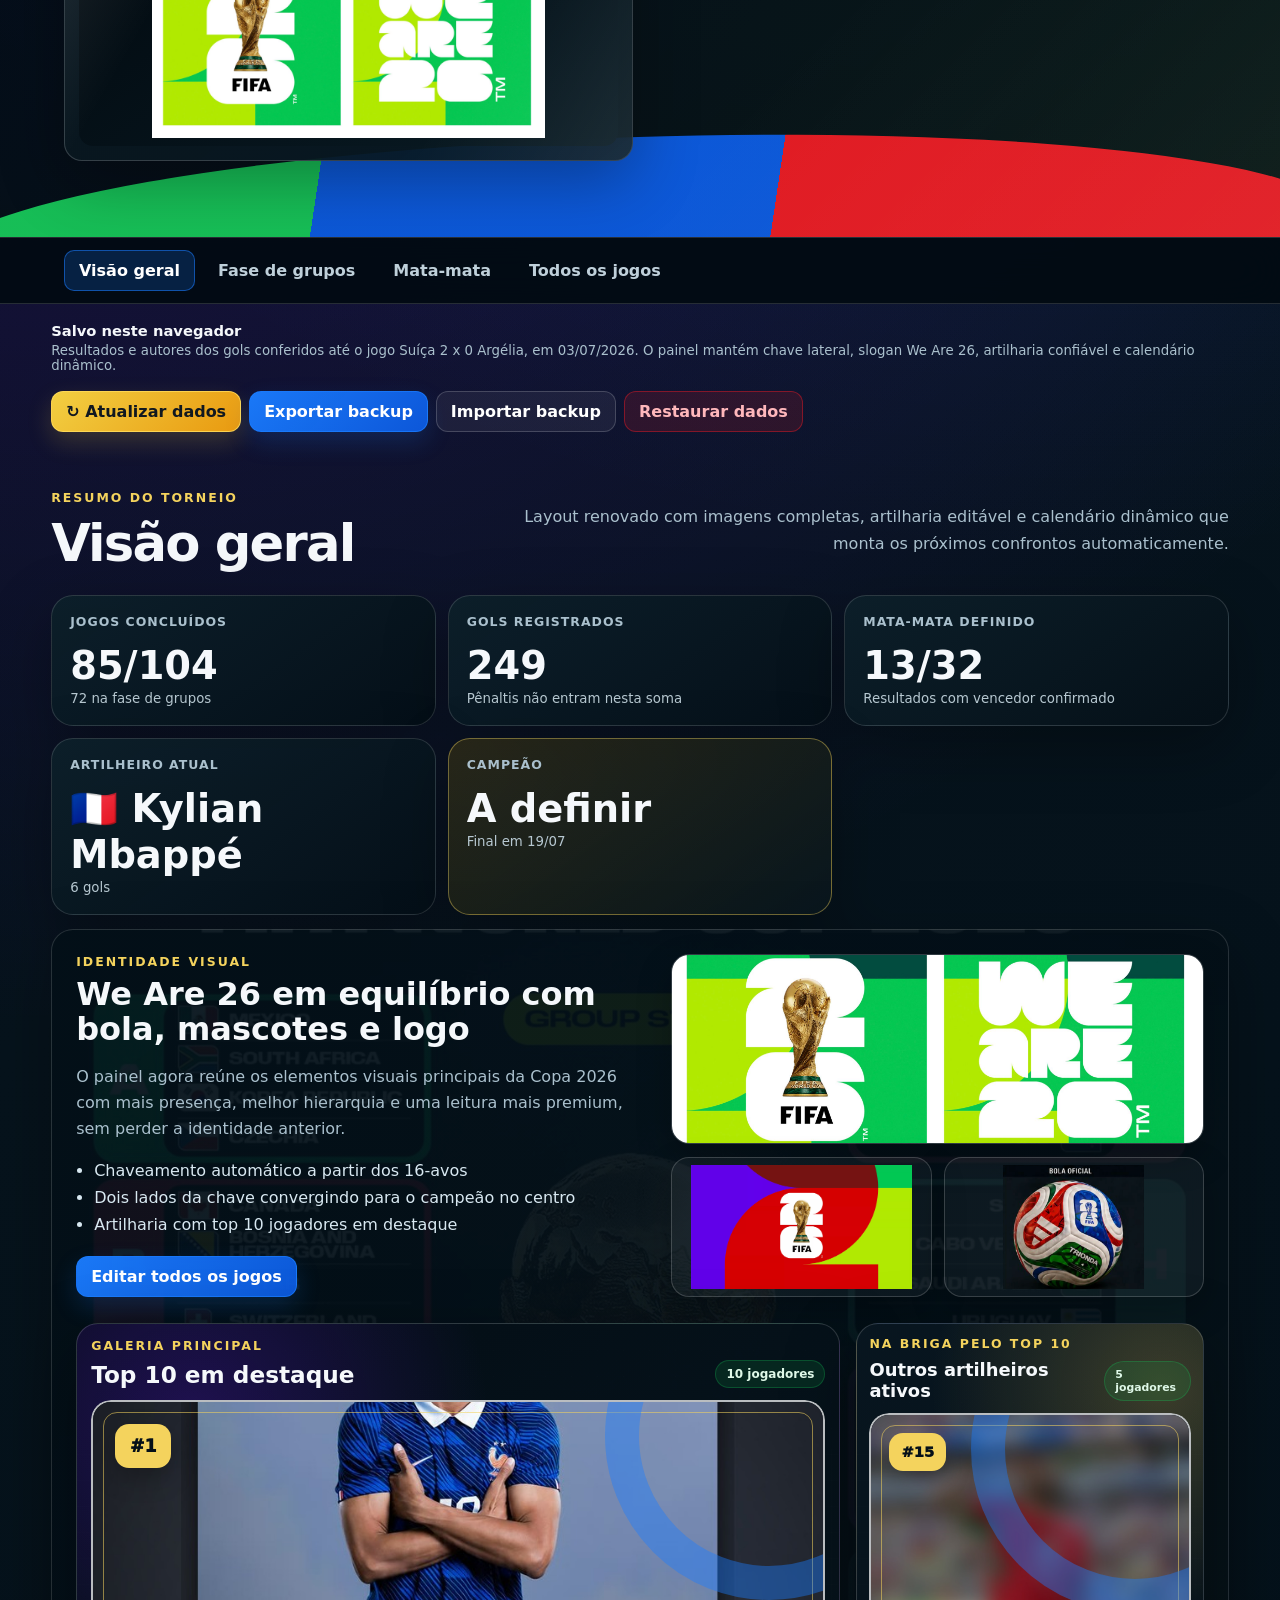
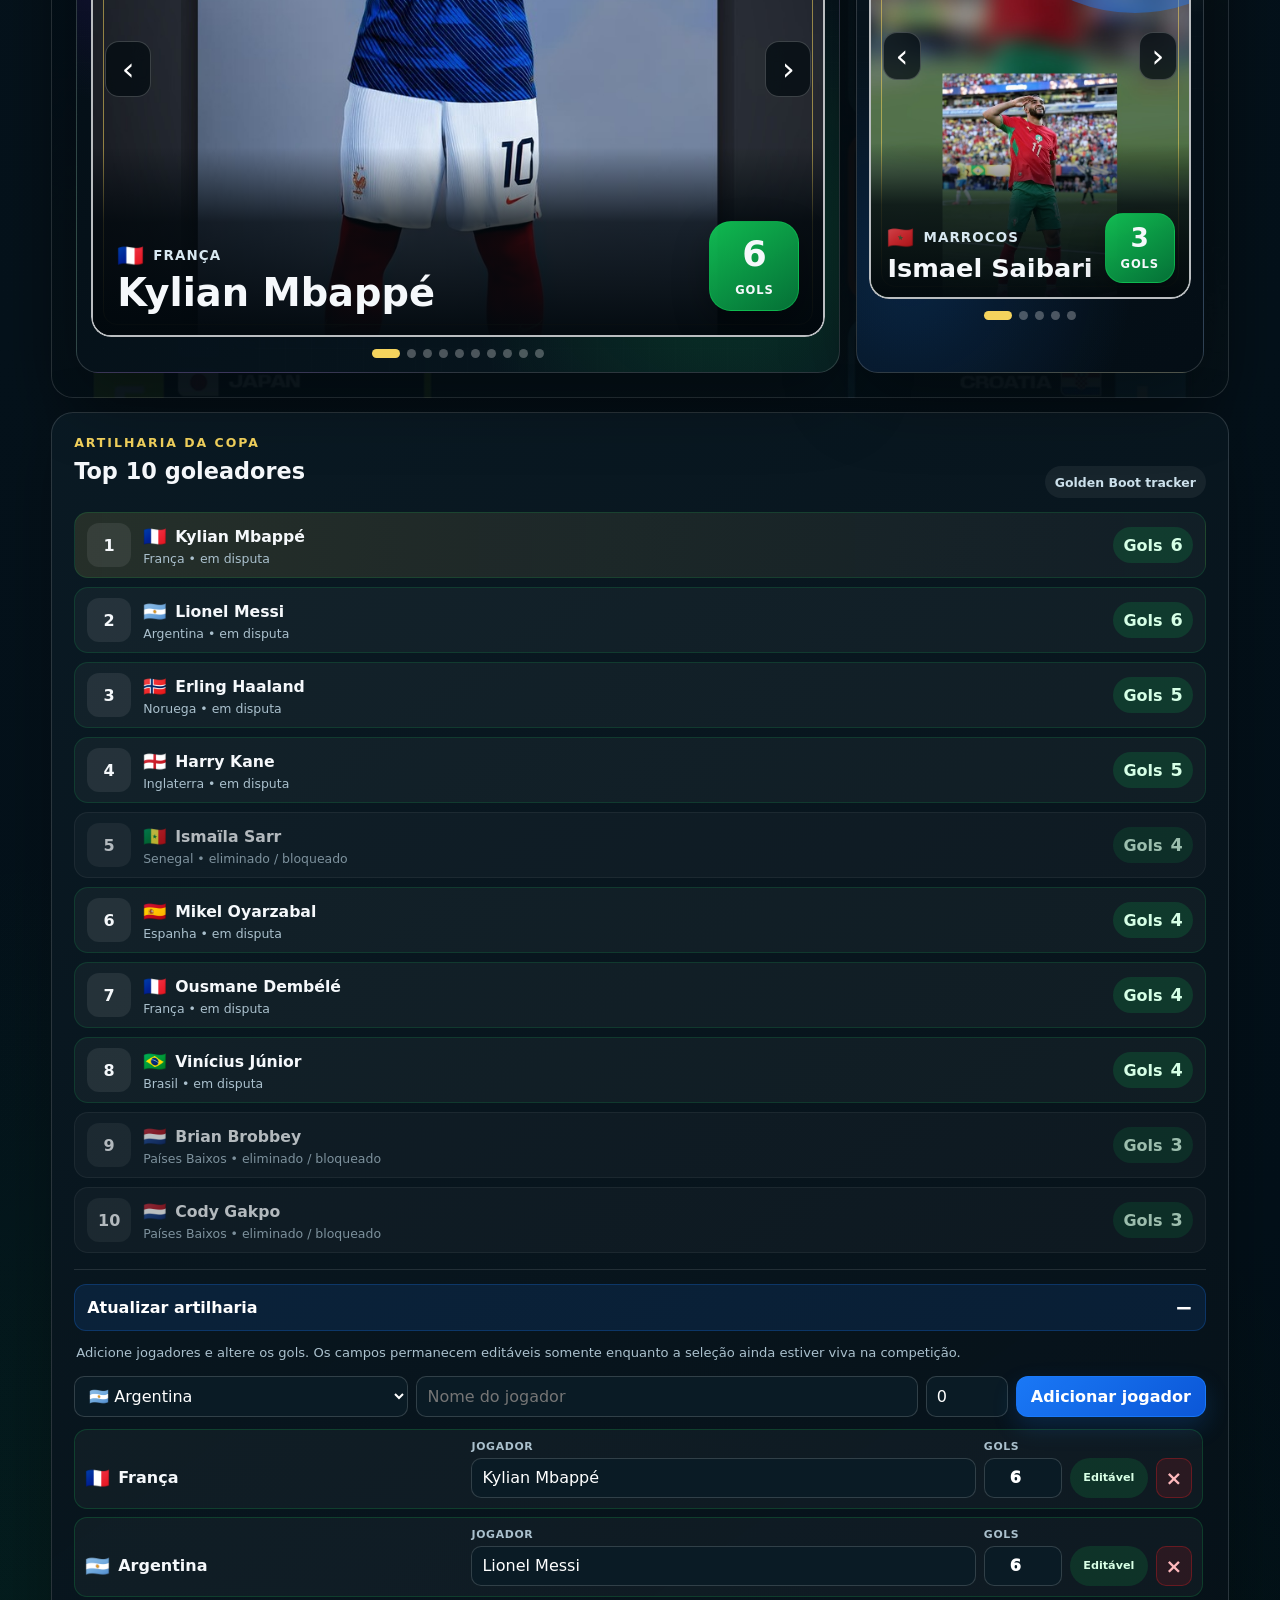
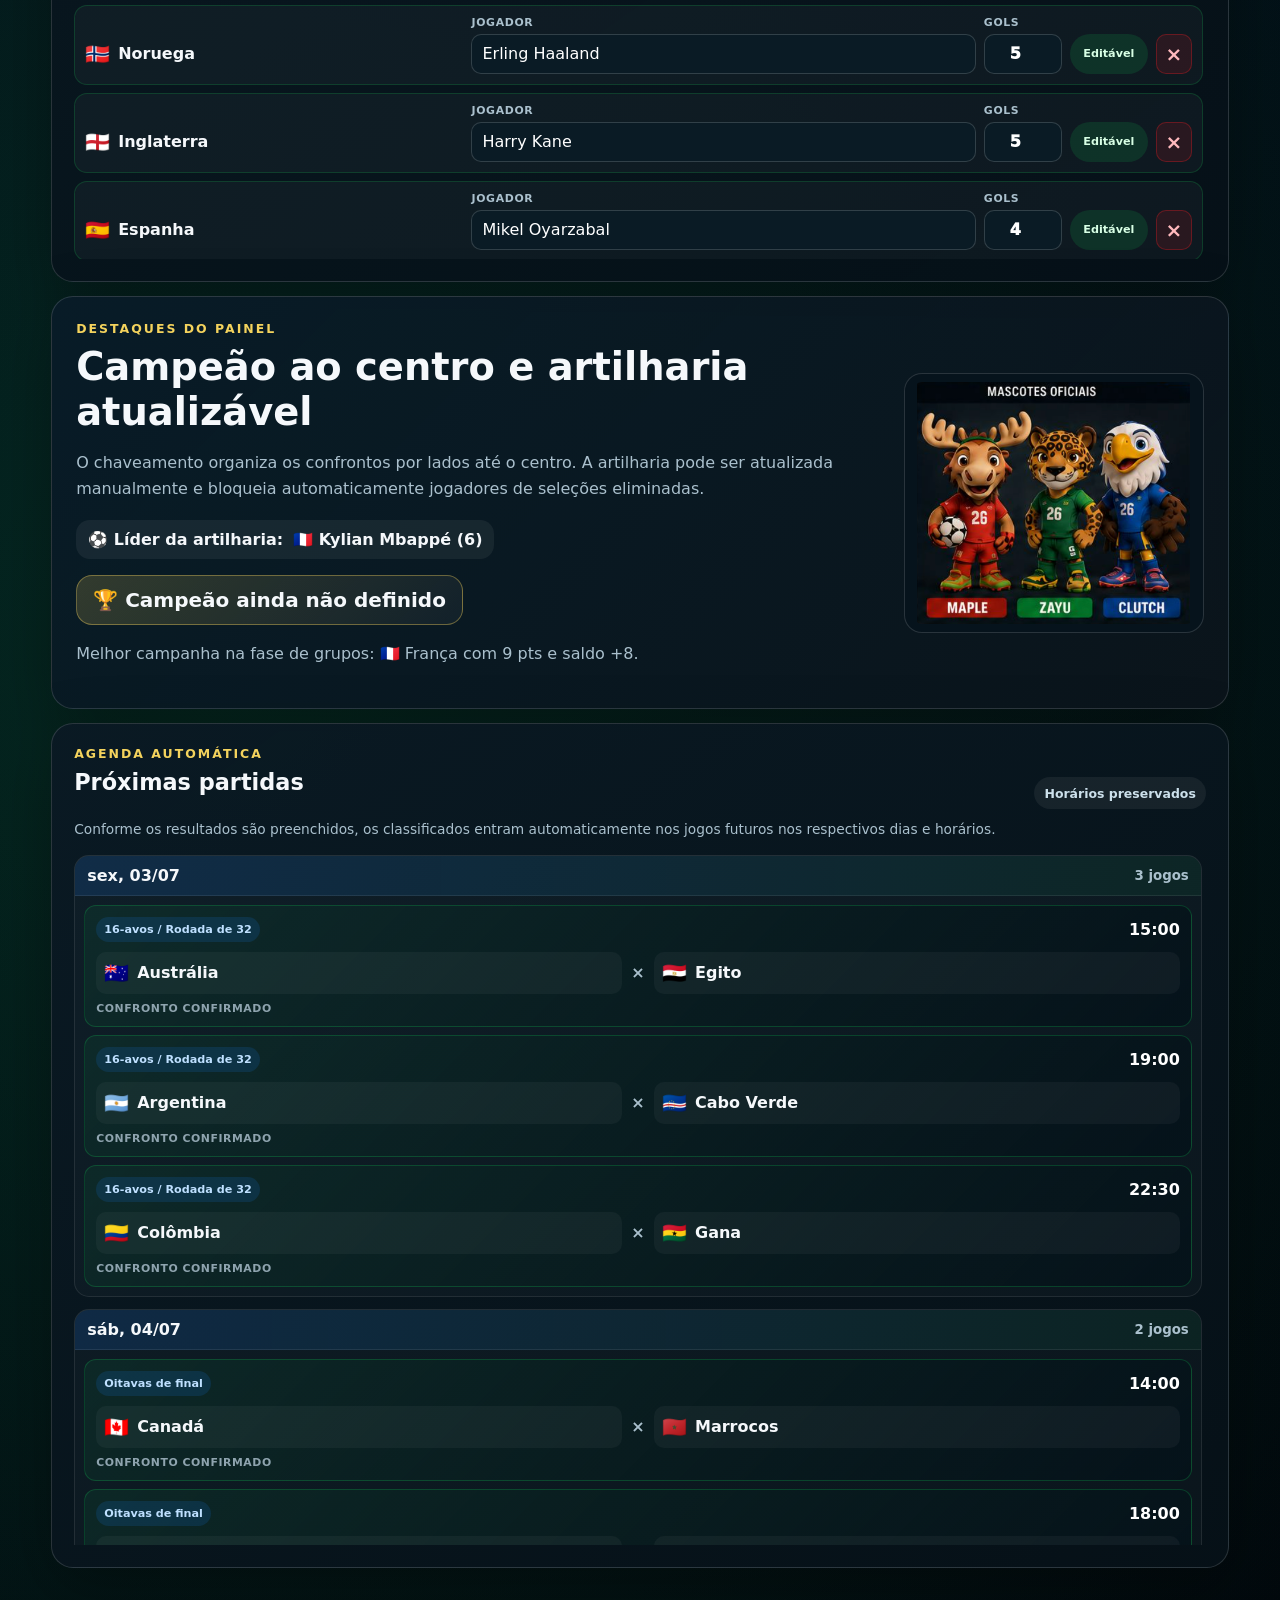
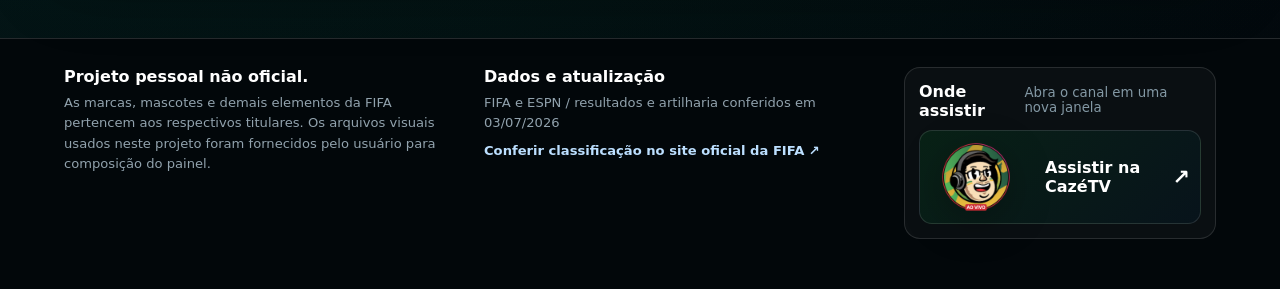
==== commit 4b694544: "Add files via upload" ====
--- a/index.html
+++ b/index.html
@@ -9,7 +9,7 @@
   <meta name="apple-mobile-web-app-status-bar-style" content="black-translucent" />
   <meta name="apple-mobile-web-app-title" content="Copa 2026" />
   <meta name="description" content="Placar editável, artilharia, classificação e chaveamento premium da Copa do Mundo 2026." />
-  <title>Copa 2026 — Painel Premium</title>
+  <title>Copa 2026 — Painel Premium v6.5</title>
   <link rel="icon" href="assets/icon-192.png" type="image/png" />
   <link rel="apple-touch-icon" href="assets/icon-192.png" />
   <link rel="manifest" href="manifest.json" />
@@ -112,7 +112,6 @@
               <li>Artilharia com top 10 jogadores em destaque</li>
             </ul>
             <button class="button jump" data-go="jogos">Editar todos os jogos</button>
-            <div id="scorerCarousel" class="scorer-carousel" aria-label="Carrossel dos artilheiros da Copa"></div>
           </div>
           <div class="spotlight-card__media">
             <img src="assets/we-are-26.png" alt="We Are 26" />
@@ -120,6 +119,10 @@
               <img src="assets/logo-oficial.png" alt="Logo da Copa" />
               <img src="assets/bola-oficial.png" alt="Bola oficial" />
             </div>
+          </div>
+          <div class="scorer-showcase-grid">
+            <div id="scorerCarousel" class="scorer-carousel" aria-label="Carrossel principal dos artilheiros da Copa"></div>
+            <div id="contenderCarousel" class="scorer-carousel scorer-carousel--mini" aria-label="Carrossel dos demais artilheiros ativos"></div>
           </div>
         </article>
 
--- a/styles.css
+++ b/styles.css
@@ -1905,3 +1905,64 @@
 @media (max-width: 760px) {
   .toolbar__actions { justify-content: flex-start; }
 }
+
+/* v6.5 — galeria dupla de artilheiros */
+.scorer-showcase-grid {
+  grid-column: 1 / -1;
+  display: grid;
+  grid-template-columns: minmax(0, 1.65fr) minmax(280px, .75fr);
+  gap: 16px;
+  align-items: stretch;
+  margin-top: 8px;
+}
+.scorer-showcase-grid .scorer-carousel { margin-top: 0; }
+.scorer-carousel--mini {
+  padding: 12px;
+  background:
+    radial-gradient(circle at 88% 10%, rgba(244,211,93,.22), transparent 35%),
+    radial-gradient(circle at 15% 85%, rgba(27,125,255,.18), transparent 36%),
+    linear-gradient(145deg, rgba(8,22,32,.98), rgba(4,14,22,.98));
+}
+.scorer-carousel--mini .scorer-carousel__heading h4 { font-size: 1.12rem; }
+.scorer-carousel--mini .scorer-carousel__heading > span { font-size: .68rem; }
+.scorer-carousel--mini .scorer-carousel__viewport { height: clamp(430px, 38vw, 620px); }
+.scorer-carousel--mini .scorer-carousel__overlay { padding: 82px 16px 16px; }
+.scorer-carousel--mini .scorer-carousel__overlay h5 {
+  max-width: calc(100% - 76px);
+  font-size: clamp(1.35rem, 2vw, 2rem);
+}
+.scorer-carousel--mini .scorer-carousel__goals {
+  right: 14px;
+  bottom: 14px;
+  min-width: 70px;
+  min-height: 70px;
+  border-radius: 18px;
+}
+.scorer-carousel--mini .scorer-carousel__goals strong { font-size: 1.65rem; }
+.scorer-carousel--mini .scorer-carousel__rank {
+  top: 18px;
+  left: 18px;
+  min-width: 48px;
+  height: 38px;
+  font-size: .92rem;
+}
+.scorer-carousel--mini .scorer-carousel__nav { width: 38px; height: 48px; }
+.scorer-carousel--mini .scorer-carousel__frame > img { object-position: center top; }
+.goal-tooltip small + small {
+  display: block;
+  margin-top: 5px;
+  color: var(--gold);
+}
+
+@media (max-width: 1180px) {
+  .scorer-showcase-grid { grid-template-columns: minmax(0, 1.35fr) minmax(260px, .8fr); }
+}
+@media (max-width: 900px) {
+  .scorer-showcase-grid { grid-template-columns: 1fr; }
+  .scorer-carousel--mini .scorer-carousel__viewport { height: min(62vh, 560px); }
+}
+@media (max-width: 760px) {
+  .scorer-showcase-grid { gap: 12px; }
+  .scorer-carousel--mini .scorer-carousel__viewport { height: min(68vh, 540px); }
+  .scorer-carousel--mini .scorer-carousel__overlay h5 { font-size: 1.55rem; }
+}
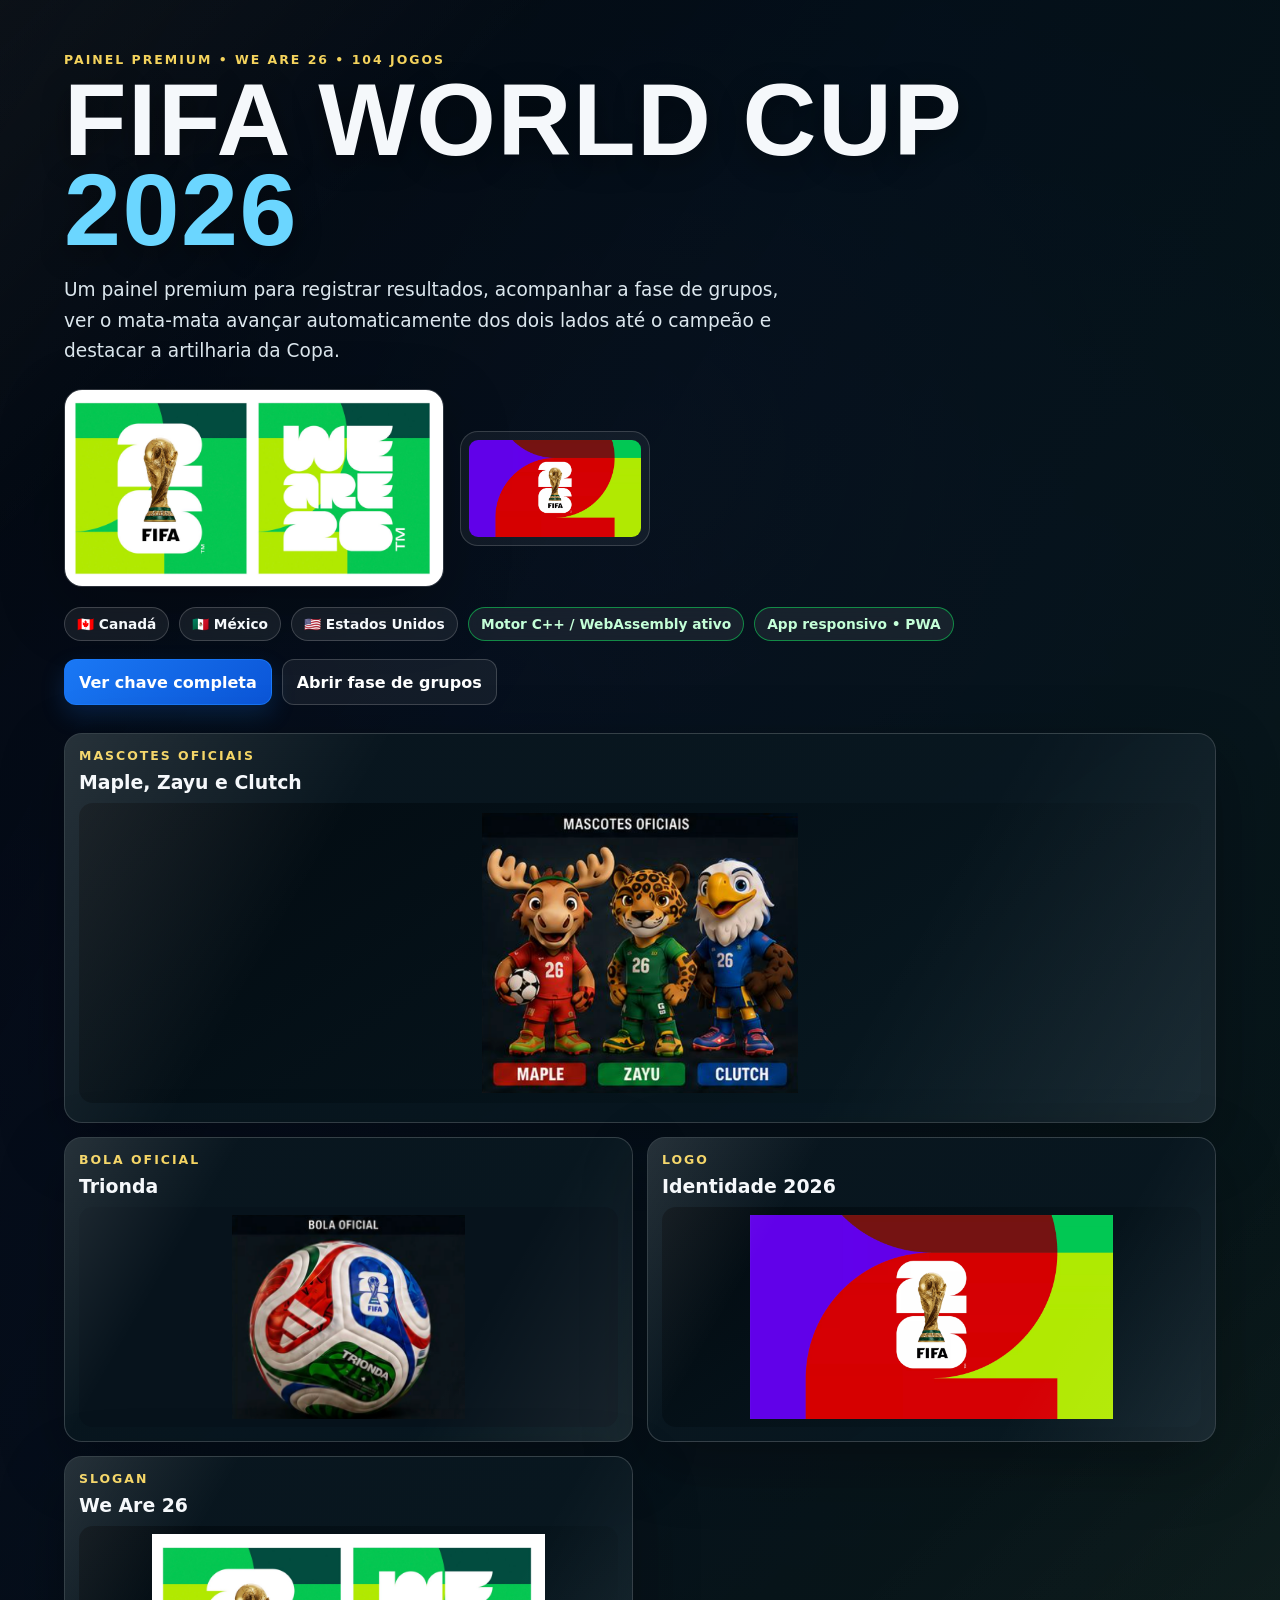
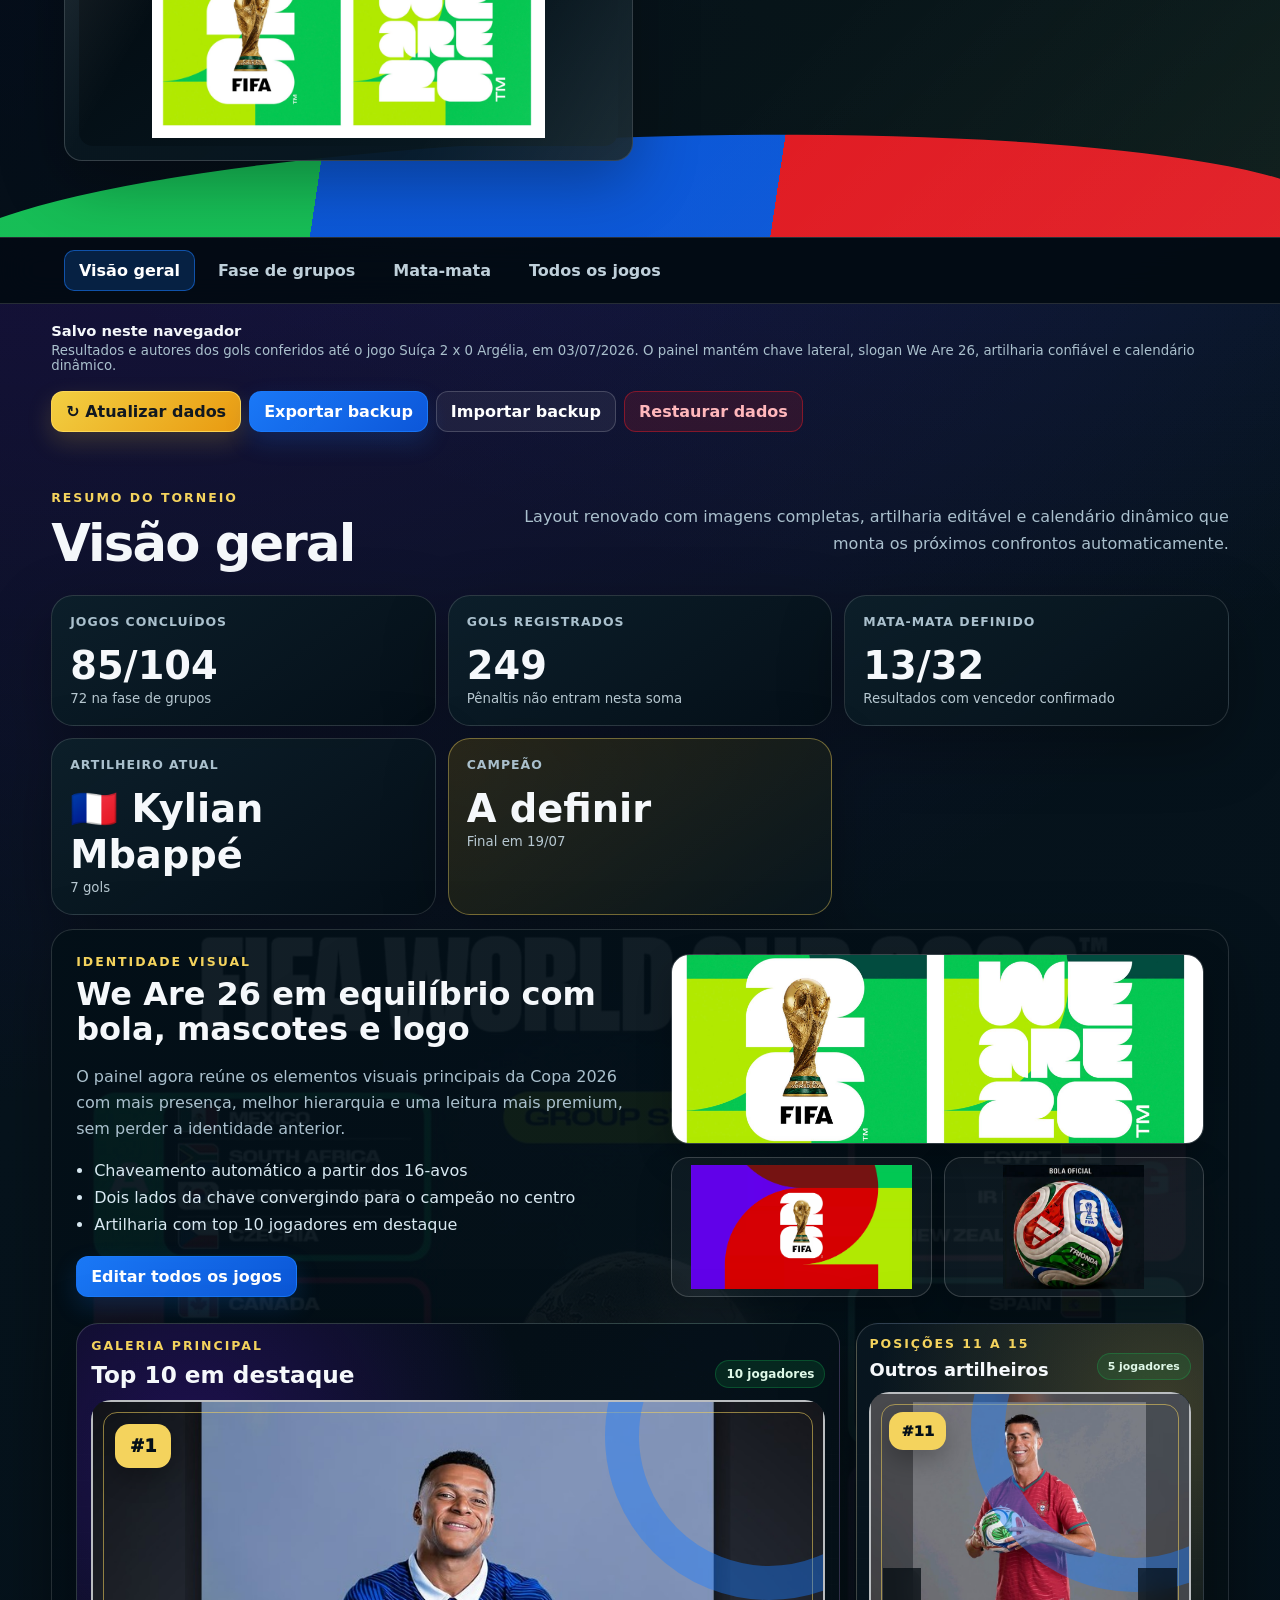
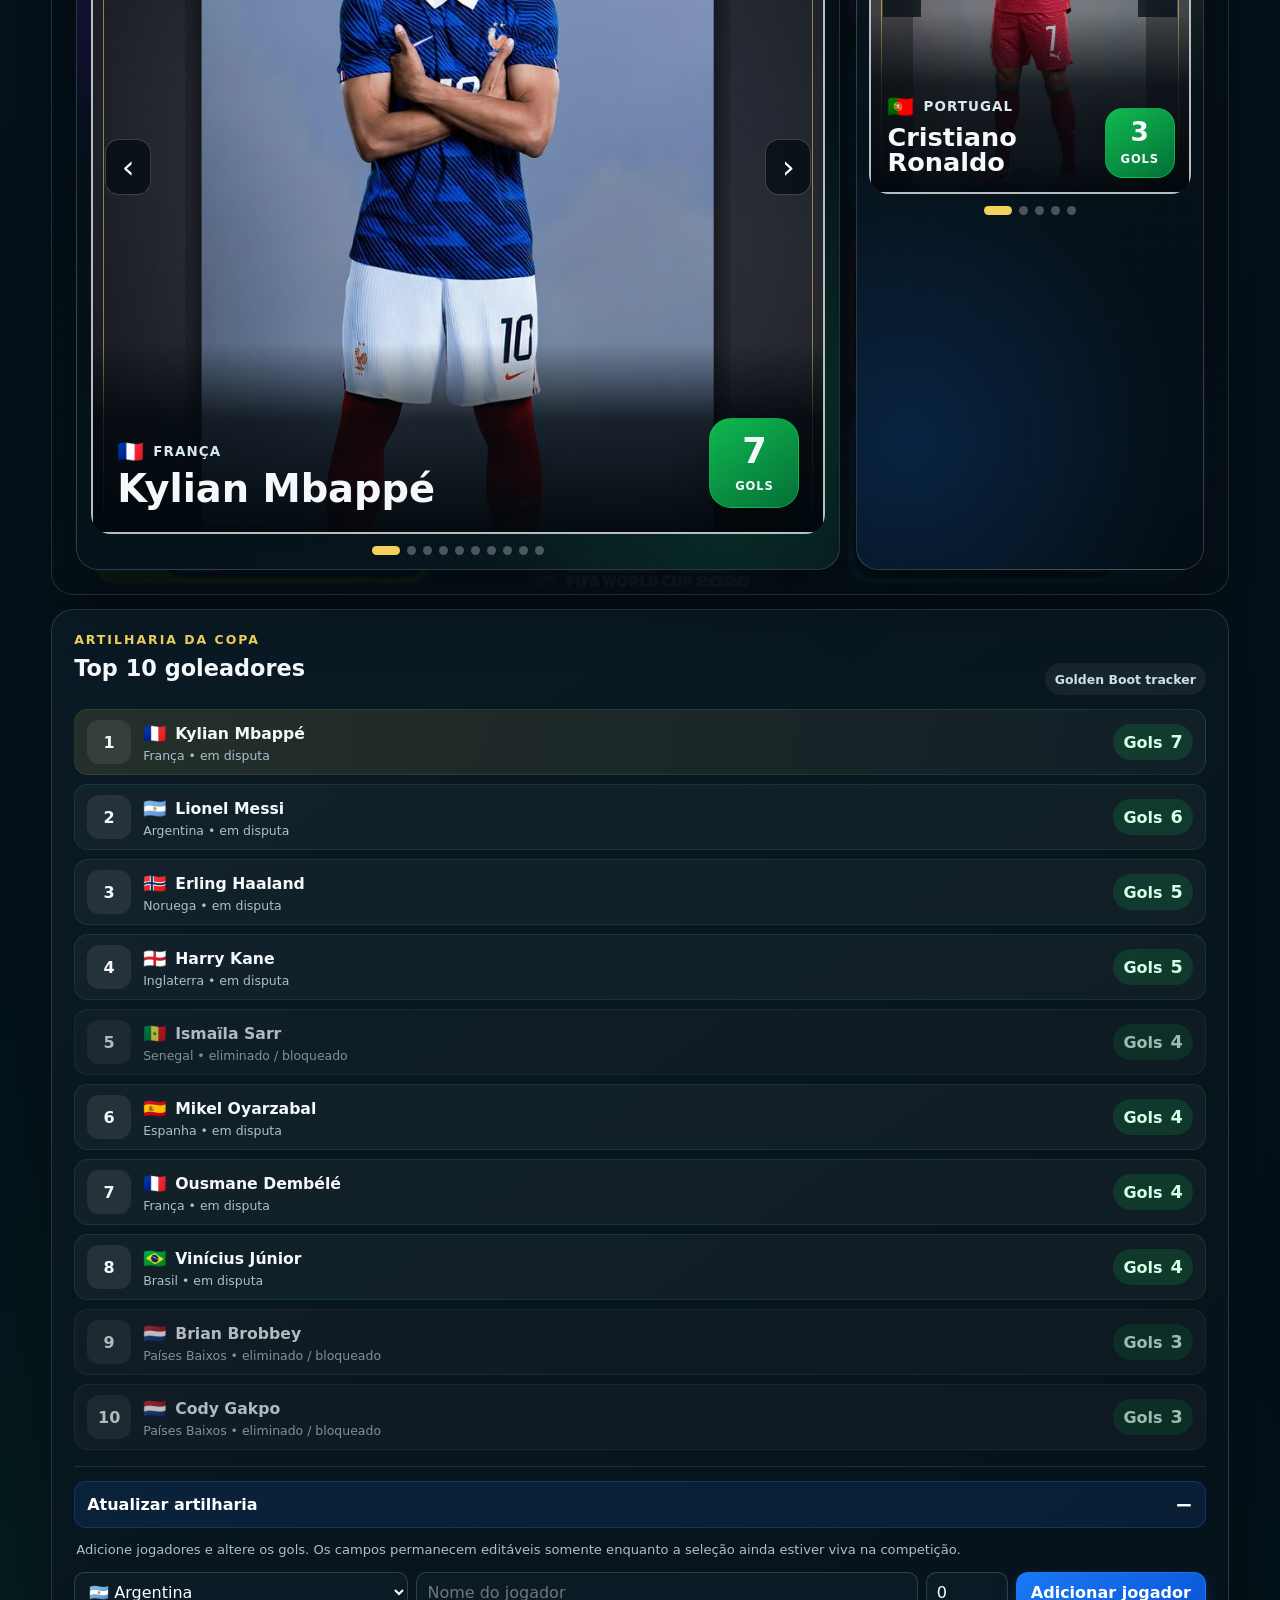
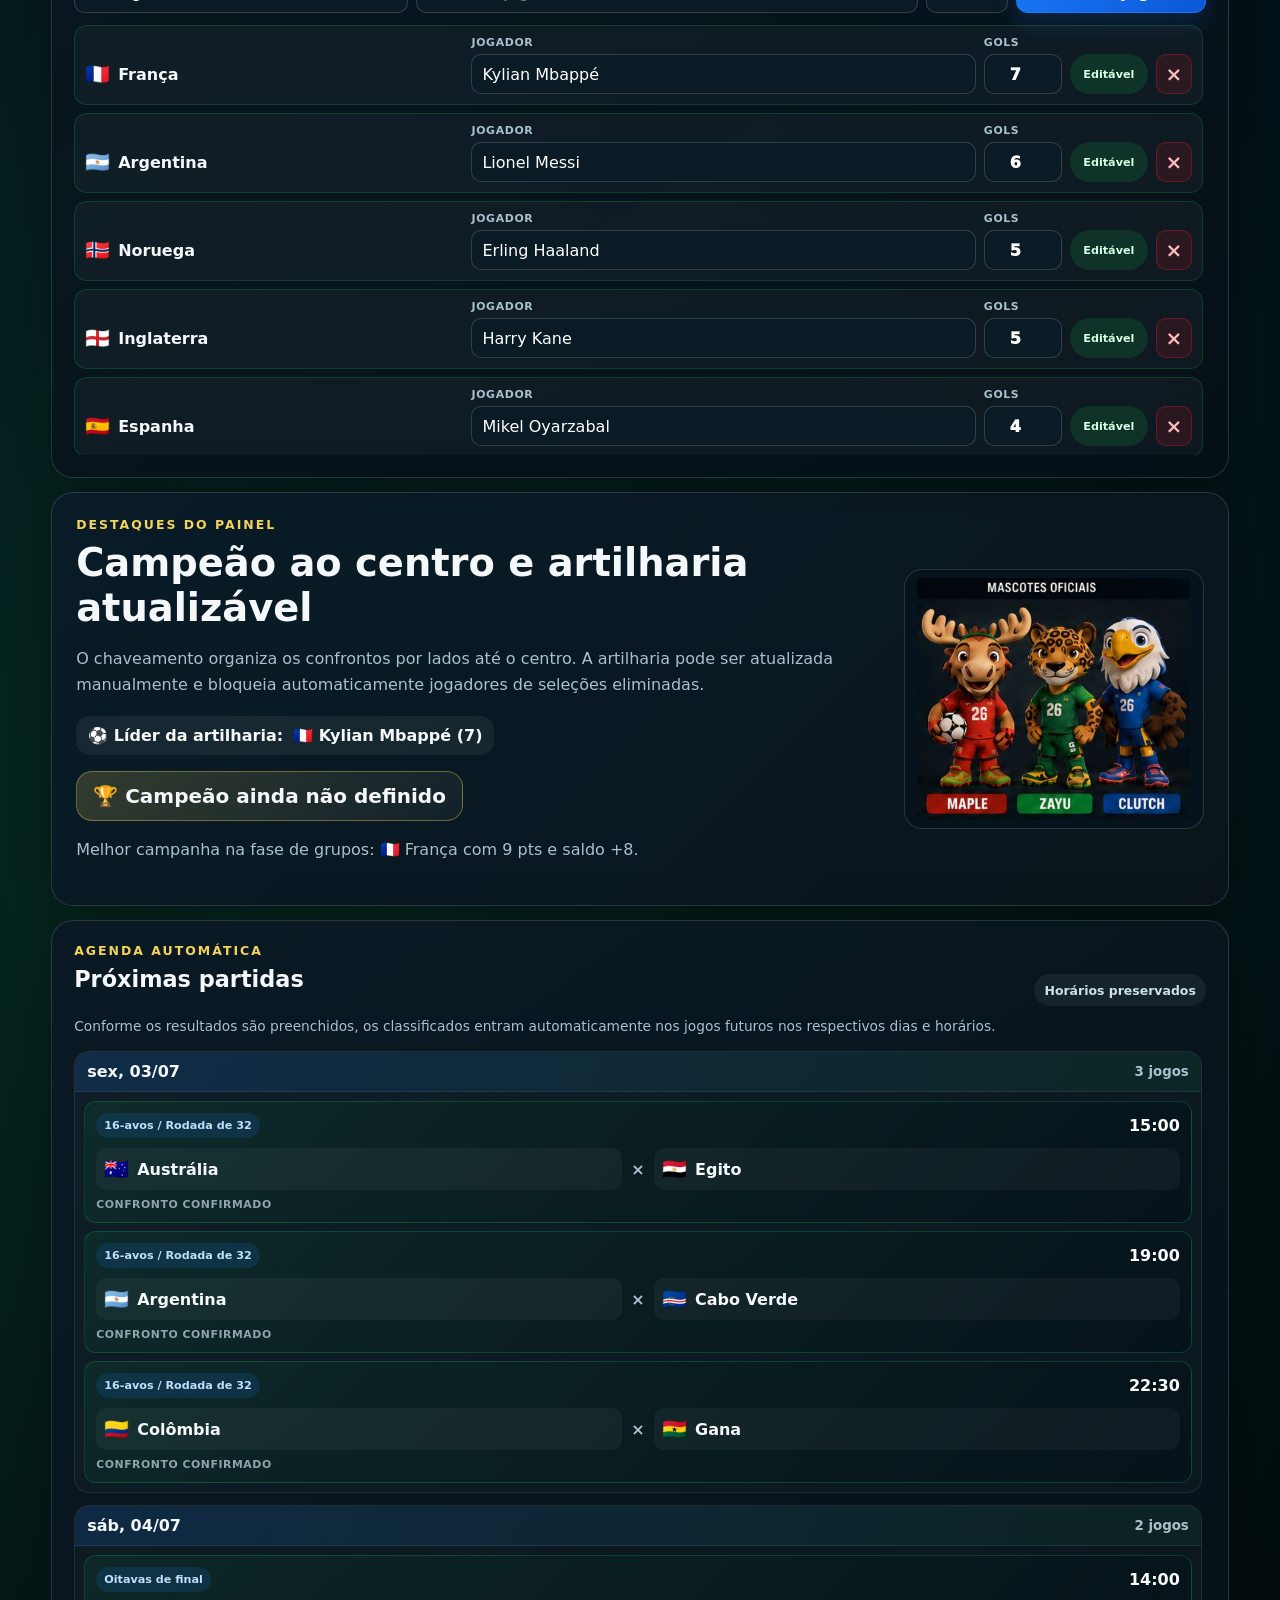
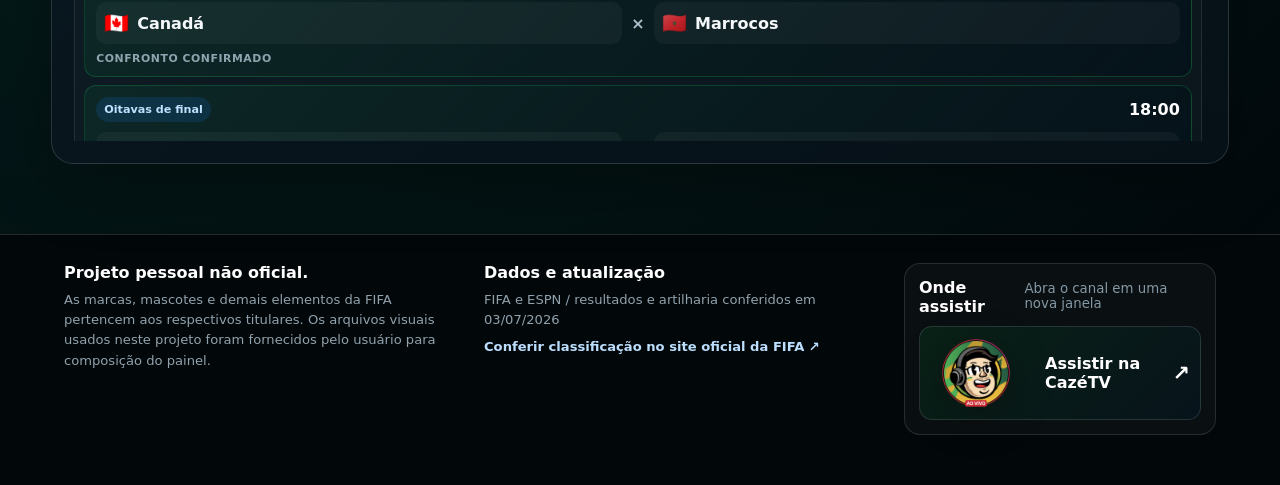
==== commit fef5a61e: "Add files via upload" ====
--- a/index.html
+++ b/index.html
@@ -178,7 +178,7 @@
         <div class="bracket-tools__group">
           <span class="zoom-icon" aria-hidden="true">🔍</span>
           <button id="zoomOutBtn" class="zoom-button" type="button" aria-label="Diminuir zoom">−</button>
-          <input id="bracketZoomRange" type="range" min="40" max="250" step="5" value="100" aria-label="Zoom do chaveamento" />
+          <input id="bracketZoomRange" type="range" min="40" max="700" step="5" value="100" aria-label="Zoom do chaveamento" />
           <button id="zoomInBtn" class="zoom-button" type="button" aria-label="Aumentar zoom">+</button>
           <button id="zoomResetBtn" class="zoom-button zoom-button--wide" type="button">100%</button>
           <button id="zoomFitBtn" class="zoom-button zoom-button--wide" type="button">Centralizar</button>
--- a/styles.css
+++ b/styles.css
@@ -1408,15 +1408,14 @@
 .scorer-carousel__slide {
   position: absolute;
   inset: 0;
+  display: none;
   opacity: 0;
   visibility: hidden;
-  transform: translateX(34px) scale(.975);
-  transition: opacity .65s ease, transform .65s cubic-bezier(.2,.75,.2,1), visibility .65s ease;
 }
 .scorer-carousel__slide.is-active {
+  display: block;
   opacity: 1;
   visibility: visible;
-  transform: translateX(0) scale(1);
   z-index: 2;
 }
 .scorer-carousel__frame {
@@ -1449,15 +1448,38 @@
   border: 34px solid rgba(27,125,255,.42);
   border-radius: 50%;
 }
-.scorer-carousel__frame > img {
+.scorer-carousel__image-shell {
+  position: absolute;
+  inset: 0;
+  overflow: hidden;
+}
+.scorer-carousel__backdrop {
+  position: absolute;
+  inset: -7%;
+  background-position: center;
+  background-size: cover;
+  background-repeat: no-repeat;
+  filter: blur(22px) saturate(1.08);
+  transform: scale(1.08);
+}
+.scorer-carousel__image-shell::after {
+  content: "";
+  position: absolute;
+  inset: 0;
+  background: linear-gradient(180deg, rgba(2,10,16,.18) 0%, rgba(2,10,16,.08) 30%, rgba(2,10,16,.24) 100%);
+}
+.scorer-carousel__photo {
+  position: relative;
+  z-index: 2;
   width: 100%;
   height: 100%;
-  object-fit: cover;
-  object-position: center;
+  padding: clamp(20px, 2.2vw, 28px);
+  object-fit: contain;
+  object-position: center center;
   transition: transform 5.6s ease;
 }
-.scorer-carousel__slide.is-active .scorer-carousel__frame > img {
-  transform: scale(1.035);
+.scorer-carousel__slide.is-active .scorer-carousel__photo {
+  transform: scale(1.02);
 }
 .scorer-carousel__rank {
   position: absolute;
@@ -1616,6 +1638,7 @@
   }
   .scorer-carousel__goals strong { font-size: 1.8rem; }
   .scorer-carousel__nav { width: 40px; height: 50px; }
+  .scorer-carousel__photo { padding: 18px; }
 }
 
 /* Ajuste fino do zoom v5 */
@@ -1947,7 +1970,7 @@
   font-size: .92rem;
 }
 .scorer-carousel--mini .scorer-carousel__nav { width: 38px; height: 48px; }
-.scorer-carousel--mini .scorer-carousel__frame > img { object-position: center top; }
+.scorer-carousel--mini .scorer-carousel__photo { padding: clamp(16px, 2vw, 24px); }
 .goal-tooltip small + small {
   display: block;
   margin-top: 5px;
@@ -1966,3 +1989,299 @@
   .scorer-carousel--mini .scorer-carousel__viewport { height: min(68vh, 540px); }
   .scorer-carousel--mini .scorer-carousel__overlay h5 { font-size: 1.55rem; }
 }
+
+
+/* v7.0 — atualização confiável, cards full-frame, zoom mobile e pôster premium */
+.scorer-carousel:not(.scorer-carousel--mini) .scorer-carousel__viewport {
+  width: 100%;
+  height: auto !important;
+  aspect-ratio: 1 / 1;
+  min-height: 0;
+}
+.scorer-carousel:not(.scorer-carousel--mini) .scorer-carousel__backdrop {
+  inset: -9%;
+  display: block;
+  filter: blur(24px) saturate(1.14) brightness(.78);
+  transform: scale(1.13);
+}
+.scorer-carousel:not(.scorer-carousel--mini) .scorer-carousel__photo {
+  width: 100%;
+  height: 100%;
+  padding: 0;
+  object-fit: cover;
+  object-position: center center;
+}
+.scorer-carousel--mini .scorer-carousel__viewport {
+  width: 100%;
+  height: auto !important;
+  aspect-ratio: 4 / 5;
+  min-height: 0;
+}
+.scorer-carousel--mini .scorer-carousel__backdrop { display: none; }
+.scorer-carousel--mini .scorer-carousel__image-shell { background: #07131c; }
+.scorer-carousel--mini .scorer-carousel__photo {
+  width: 100%;
+  height: 100%;
+  padding: 0;
+  object-fit: cover;
+  object-position: center center;
+  transform: scale(1.01);
+}
+.scorer-carousel--mini .scorer-carousel__image-shell::after {
+  background: linear-gradient(180deg, transparent 45%, rgba(1,8,13,.25) 64%, rgba(1,8,13,.92) 100%);
+}
+.scorer-carousel__frame,
+.scorer-carousel__image-shell,
+.scorer-carousel__photo { border-radius: inherit; }
+
+.bracket-scroll {
+  overscroll-behavior: auto !important;
+  touch-action: pan-x pan-y;
+}
+@media (max-width: 760px) {
+  .bracket-scroll {
+    height: 94vh;
+    max-height: 94vh;
+    min-height: 760px;
+  }
+  #bracketZoomRange { width: min(250px, 58vw); }
+  .scorer-carousel:not(.scorer-carousel--mini) .scorer-carousel__viewport,
+  .scorer-carousel--mini .scorer-carousel__viewport { height: auto !important; }
+}
+
+@media print {
+  .poster-shell {
+    position: relative;
+    display: grid !important;
+    grid-template-rows: auto minmax(0,1fr) auto !important;
+    width: 100% !important;
+    height: 100% !important;
+    min-height: 0 !important;
+    padding: 3.2mm !important;
+    overflow: hidden !important;
+    border: 1.4mm solid transparent !important;
+    border-radius: 5mm !important;
+    background:
+      linear-gradient(#06131d,#06131d) padding-box,
+      linear-gradient(120deg,#6d22f4,#e90022,#a8ee00,#10c969,#1b7dff) border-box !important;
+    box-shadow: inset 0 0 0 .5mm rgba(255,255,255,.16) !important;
+  }
+  .poster-shell::before {
+    content: "";
+    position: absolute;
+    inset: 0;
+    z-index: 0;
+    opacity: .22;
+    background: url("assets/copa-groups-background.png") center/cover no-repeat !important;
+  }
+  .poster-shell > * { position: relative; z-index: 1; }
+  .poster-header--premium {
+    display: grid !important;
+    grid-template-columns: 27mm 1fr 27mm !important;
+    align-items: center !important;
+    gap: 4mm !important;
+    margin: 0 0 2.6mm !important;
+    padding: 2.4mm 4mm !important;
+    border: .5mm solid rgba(255,255,255,.4) !important;
+    border-radius: 4mm !important;
+    background: linear-gradient(115deg,#6818ec 0 24%,#e90018 24% 59%,#a8ec00 59% 78%,#0cc767 78%) !important;
+  }
+  .poster-header__logo img,
+  .poster-header__ball img {
+    width: 25mm !important;
+    height: 20mm !important;
+    object-fit: contain !important;
+    filter: drop-shadow(0 1mm 1.5mm rgba(0,0,0,.35));
+  }
+  .poster-header__copy { text-align: center; text-shadow: 0 1mm 2mm rgba(0,0,0,.4); }
+  .poster-header__copy p { margin: 0; font-size: 3mm; font-weight: 950; letter-spacing: 1.3mm; }
+  .poster-header__copy h1 { margin: .5mm 0; font: 950 7mm/1 Impact,"Arial Narrow",sans-serif; letter-spacing: .5mm; }
+  .poster-header__copy span { font-size: 2.1mm; font-weight: 800; }
+
+  .poster-bracket-grid {
+    min-height: 0;
+    display: grid;
+    grid-template-columns: minmax(0,1fr) 39mm minmax(0,1fr);
+    gap: 2mm;
+    align-items: stretch;
+  }
+  .poster-bracket-side {
+    min-width: 0;
+    display: grid;
+    grid-template-columns: repeat(4,minmax(0,1fr));
+    gap: 1.1mm;
+    align-items: stretch;
+  }
+  .poster-round-column {
+    position: relative;
+    min-width: 0;
+    display: grid;
+    grid-template-rows: auto 1fr;
+    padding: .7mm;
+    border: .3mm solid color-mix(in srgb,var(--poster-accent),white 22%);
+    border-radius: 2.4mm;
+    background: rgba(4,20,30,.92) !important;
+  }
+  .poster-round-column h3 {
+    margin: 0 0 .7mm;
+    padding: 1mm .4mm;
+    border-radius: 1.5mm;
+    color: #fff;
+    background: var(--poster-accent) !important;
+    text-align: center;
+    text-transform: uppercase;
+    letter-spacing: .35mm;
+    font-size: 1.75mm;
+  }
+  .poster-round-column > div {
+    display: flex;
+    flex-direction: column;
+    justify-content: space-around;
+    gap: .65mm;
+    min-height: 0;
+  }
+  .poster-round-column .poster-match {
+    position: relative;
+    border: .25mm solid rgba(255,255,255,.2);
+    border-radius: 1.35mm;
+    background: rgba(5,27,39,.98) !important;
+  }
+  .poster-bracket-side--left .poster-round-column:not(:last-child) .poster-match::after,
+  .poster-bracket-side--right .poster-round-column:not(:first-child) .poster-match::before {
+    content: "";
+    position: absolute;
+    top: 50%;
+    width: 1.3mm;
+    height: .3mm;
+    background: rgba(244,211,93,.7) !important;
+  }
+  .poster-bracket-side--left .poster-round-column:not(:last-child) .poster-match::after { right: -1.45mm; }
+  .poster-bracket-side--right .poster-round-column:not(:first-child) .poster-match::before { left: -1.45mm; }
+  .poster-match__meta {
+    padding: .55mm .8mm !important;
+    font-size: 1.2mm !important;
+    background: rgba(255,255,255,.09) !important;
+  }
+  .poster-team {
+    grid-template-columns: 3.5mm minmax(0,1fr) 5mm !important;
+    min-height: 3.8mm !important;
+    gap: .5mm !important;
+    padding: .35mm .65mm !important;
+    font-size: 1.38mm !important;
+  }
+  .poster-team span { font-size: 2mm !important; }
+  .poster-team b { min-height: 3mm !important; font-size: 1.4mm !important; }
+
+  .poster-champion-center {
+    display: grid;
+    grid-template-rows: auto 17mm auto auto auto 1fr;
+    align-content: start;
+    gap: 1.2mm;
+    padding: 2mm;
+    border: .55mm solid rgba(244,211,93,.65);
+    border-radius: 4mm;
+    background:
+      radial-gradient(circle at 50% 20%,rgba(244,211,93,.26),transparent 37%),
+      linear-gradient(160deg,rgba(58,25,123,.97),rgba(5,55,48,.97)) !important;
+    text-align: center;
+  }
+  .poster-center-kicker { color: #ffe16b; font-size: 1.7mm; font-weight: 950; letter-spacing: .8mm; }
+  .poster-center-logo { justify-self: center; width: 18mm; height: 17mm; object-fit: contain; }
+  .poster-champion-center h2 { margin: 0; font-size: 3.1mm; }
+  .poster-champion-center .poster-match { border-color: rgba(255,255,255,.35); }
+  .poster-champion-card {
+    display: grid;
+    gap: .7mm;
+    padding: 2mm 1mm;
+    border: .4mm solid rgba(244,211,93,.6);
+    border-radius: 2.5mm;
+    background: rgba(5,18,22,.72) !important;
+  }
+  .poster-champion-card small { color: #ffe16b; font-size: 1.5mm; font-weight: 950; letter-spacing: .7mm; }
+  .poster-champion-card strong { font-size: 3.1mm; }
+  .poster-champion-card span { color: #d5e8ef; font-size: 1.45mm; }
+  .poster-center-mascots { align-self: end; justify-self: center; width: 33mm; max-height: 24mm; object-fit: contain; border-radius: 2mm; }
+
+  .poster-brazil-footer {
+    display: grid;
+    grid-template-columns: 48mm 1fr 32mm;
+    align-items: center;
+    gap: 4mm;
+    margin-top: 2.6mm;
+    padding: 2mm 3mm;
+    border: .5mm solid rgba(244,211,93,.58);
+    border-radius: 4mm;
+    background: linear-gradient(100deg,rgba(0,109,68,.96),rgba(10,74,51,.96) 45%,rgba(16,50,102,.96)) !important;
+  }
+  .poster-brazil-photo {
+    height: 19mm;
+    overflow: hidden;
+    border: .35mm solid rgba(255,255,255,.65);
+    border-radius: 2.5mm;
+  }
+  .poster-brazil-photo img { width: 100%; height: 100%; object-fit: cover; object-position: center 44%; }
+  .poster-brazil-copy { display: grid; gap: .4mm; text-align: center; }
+  .poster-brazil-copy small { color: #ffe16b; font-size: 1.6mm; font-weight: 950; letter-spacing: .65mm; }
+  .poster-brazil-copy strong {
+    color: #fff;
+    font-family: "Brush Script MT","Segoe Script",cursive;
+    font-size: 6.5mm;
+    font-weight: 700;
+    line-height: 1;
+    text-shadow: 0 .8mm 1.5mm rgba(0,0,0,.45);
+  }
+  .poster-brazil-copy span { color: #d7e8ee; font-size: 1.4mm; }
+  .poster-brazil-brand { width: 31mm; height: 19mm; object-fit: cover; border-radius: 2.5mm; }
+
+  
+.poster-background-art {
+  position: absolute;
+  right: 8mm;
+  top: 12mm;
+  width: 48mm;
+  height: 62mm;
+  object-fit: contain;
+  opacity: .24;
+  mix-blend-mode: screen;
+  filter: saturate(1.12) contrast(1.05);
+  z-index: 0;
+}
+.poster-watermark-trophy {
+  position: absolute;
+  left: 50%;
+  top: 50%;
+  width: 58mm;
+  height: 74mm;
+  transform: translate(-50%, -48%);
+  object-fit: contain;
+  opacity: .13;
+  filter: drop-shadow(0 3mm 8mm rgba(255,210,91,.35));
+  z-index: 0;
+}
+.poster-header__ball img,
+.poster-center-mascots,
+.poster-background-art,
+.poster-brazil-brand {
+  background: rgba(255,255,255,.04);
+}
+body[data-print-format="a4"] .poster-shell { padding: 2mm !important; }
+  body[data-print-format="a4"] .poster-header--premium { grid-template-columns: 20mm 1fr 20mm !important; padding: 1.4mm 3mm !important; }
+  body[data-print-format="a4"] .poster-header__logo img,
+  body[data-print-format="a4"] .poster-header__ball img { width: 19mm !important; height: 15mm !important; }
+  body[data-print-format="a4"] .poster-header__copy h1 { font-size: 5.2mm; }
+  body[data-print-format="a4"] .poster-bracket-grid { grid-template-columns: minmax(0,1fr) 31mm minmax(0,1fr); gap: 1.2mm; }
+  body[data-print-format="a4"] .poster-bracket-side { gap: .6mm; }
+  body[data-print-format="a4"] .poster-round-column { padding: .4mm; }
+  body[data-print-format="a4"] .poster-round-column h3 { padding: .6mm .2mm; font-size: 1.25mm; }
+  body[data-print-format="a4"] .poster-match__meta { font-size: .85mm !important; }
+  body[data-print-format="a4"] .poster-team { min-height: 2.7mm !important; font-size: 1mm !important; grid-template-columns: 2.8mm minmax(0,1fr) 4mm !important; }
+  body[data-print-format="a4"] .poster-team span { font-size: 1.5mm !important; }
+  body[data-print-format="a4"] .poster-team b { min-height: 2.2mm !important; font-size: 1mm !important; }
+  body[data-print-format="a4"] .poster-champion-center { grid-template-rows: auto 13mm auto auto auto 1fr; padding: 1mm; }
+  body[data-print-format="a4"] .poster-center-logo { width: 14mm; height: 13mm; }
+  body[data-print-format="a4"] .poster-center-mascots { width: 25mm; max-height: 18mm; }
+  body[data-print-format="a4"] .poster-brazil-footer { grid-template-columns: 38mm 1fr 25mm; padding: 1.2mm 2mm; margin-top: 1.4mm; }
+  body[data-print-format="a4"] .poster-brazil-photo { height: 13mm; }
+  body[data-print-format="a4"] .poster-brazil-copy strong { font-size: 4.8mm; }
+  body[data-print-format="a4"] .poster-brazil-brand { width: 24mm; height: 13mm; }
+}
